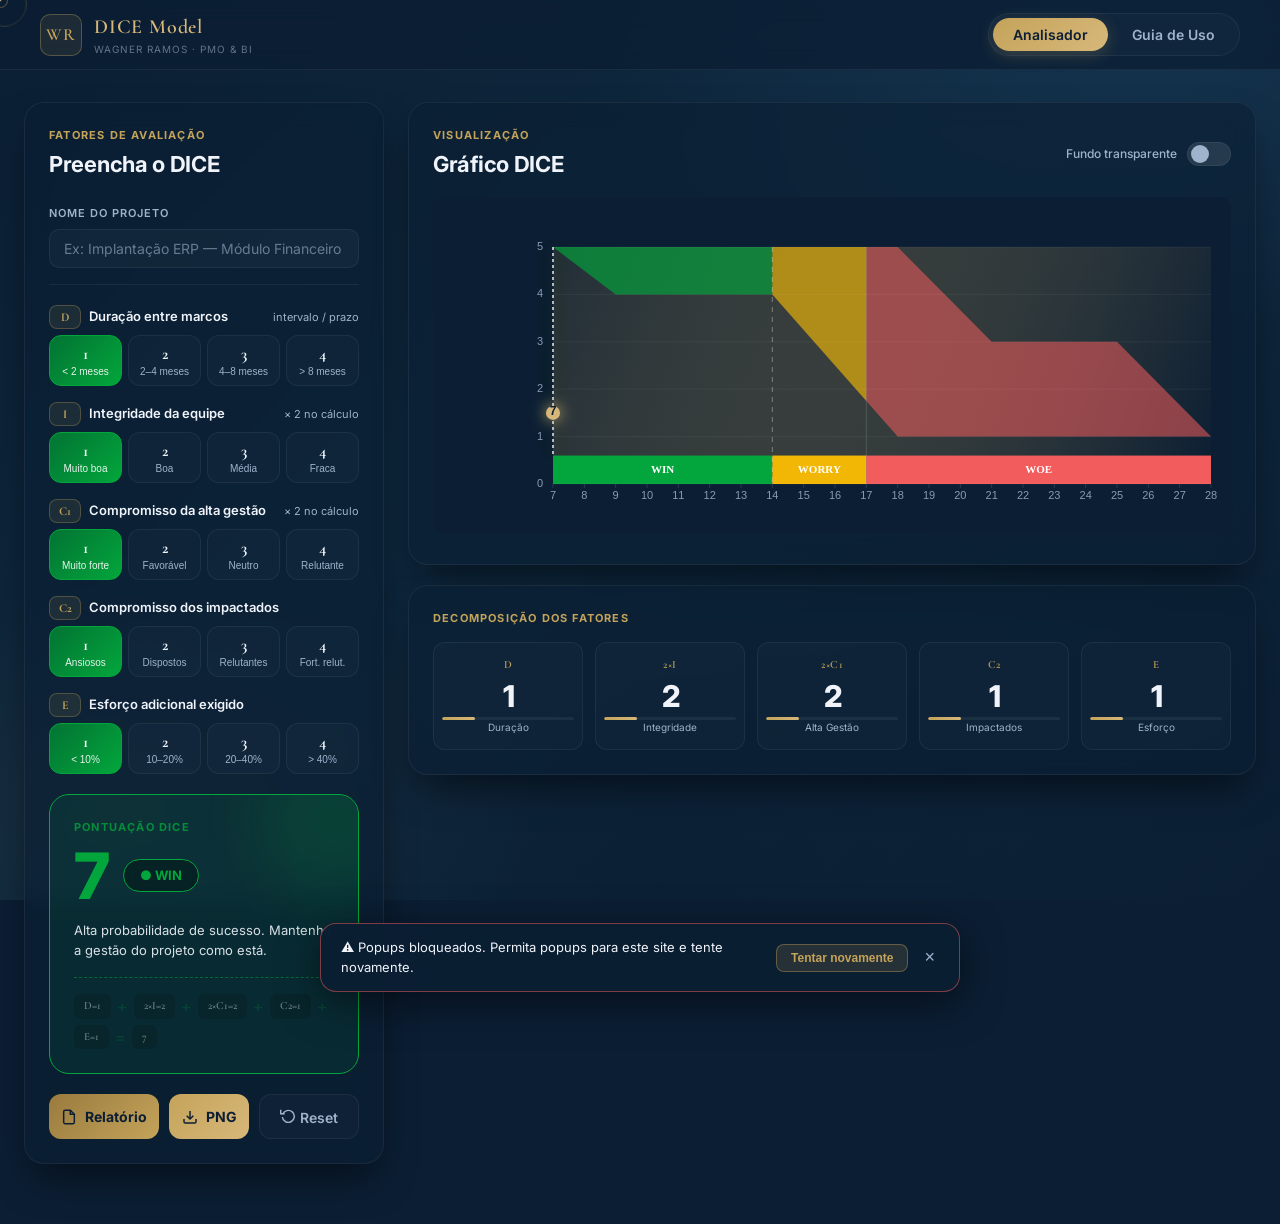
==== antes.html @ 4443e1b9 "Rename index.html to antes.html" ====
<!DOCTYPE html>
<html lang="pt-BR">
<head>
<meta charset="UTF-8">
<meta name="viewport" content="width=device-width, initial-scale=1.0">
<title>DICE Model · Analisador BCG</title>
<link rel="preconnect" href="https://fonts.googleapis.com">
<link rel="preconnect" href="https://fonts.gstatic.com" crossorigin>
<link href="https://fonts.googleapis.com/css2?family=Cormorant+Garamond:ital,wght@0,300;0,400;0,600;0,700;1,300;1,400;1,700&family=Inter:wght@300;400;500;600;700&display=swap" rel="stylesheet">

<style>
  :root {
    --deep:#0B1E33;--deep-soft:#0F2A40;--medium:#153450;
    --gold:#C4A35A;--gold-lt:#D8B87A;--gold-dim:rgba(196,163,90,0.12);
    --bright:#03A63C;--lime:#04D939;
    --success:#4CAF7D;--warning:#F2B705;--danger:#F25C5C;
    --success-lt:rgba(76,175,125,0.15);--warning-lt:rgba(242,183,5,0.15);--danger-lt:rgba(242,92,92,0.15);
    --success-md:#4CAF7D;--warning-md:#F2B705;--danger-md:#F25C5C;
    --ink:#F0F4FA;--muted:#A0B3CC;
    --border:rgba(255,255,255,0.06);--border-md:rgba(196,163,90,0.2);
    --surface:rgba(255,255,255,0.02);--surface-md:rgba(255,255,255,0.04);
    --radius:20px;--radius-sm:12px;
    --shadow:0 20px 40px -12px rgba(0,0,0,0.6);
    --bg-deep:var(--deep);
    --serif:'Cormorant Garamond',Georgia,serif;
    --sans:'Inter',system-ui,sans-serif;
    --ease:cubic-bezier(0.16,1,0.3,1);
  }

  /* ── Wagner Signature Cursor ──
     FIX #17: cursor:none movido para dentro de @media(pointer:fine)
     para não afetar usuários de acessibilidade em dispositivos touch */
  .co,.ci,.cdot{display:none;position:fixed;border-radius:50%;pointer-events:none;z-index:9999;will-change:transform;top:0;left:0}
  @media(pointer:fine){
    .co,.ci,.cdot{display:block}
    body{cursor:none}
  }
  .co{width:44px;height:44px;border:1px solid rgba(196,163,90,0.2);transition:width .65s var(--ease),height .65s var(--ease),border-color .5s}
  .ci{width:16px;height:16px;border:1.5px solid rgba(196,163,90,0.5);transition:width .35s var(--ease),height .35s var(--ease)}
  .cdot{width:3px;height:3px;background:var(--gold-lt);mix-blend-mode:screen}
  body.ch .co{width:56px;height:56px;border-color:rgba(196,163,90,0.25)}
  body.ch .ci{width:10px;height:10px;background:rgba(216,184,122,0.15);border-color:var(--gold-lt)}

  /* scrollbar Wagner */
  ::-webkit-scrollbar{width:2px}
  ::-webkit-scrollbar-track{background:var(--deep)}
  ::-webkit-scrollbar-thumb{background:linear-gradient(to bottom,var(--gold-lt),var(--gold))}

  /* ── Tooltips ──
     FIX #21: adicionado :focus-within para acessibilidade via teclado */
  .opt-btn{position:relative;}
  .tip{
    display:none;position:absolute;bottom:calc(100% + 8px);left:50%;transform:translateX(-50%);
    background:rgba(11,30,51,0.97);border:1px solid rgba(196,163,90,0.3);
    color:var(--ink);font-size:11px;line-height:1.5;padding:8px 12px;border-radius:10px;
    white-space:normal;text-align:left; /* FIX #3: removido white-space:nowrap duplicado */
    z-index:200;pointer-events:none;width:220px;
    box-shadow:0 8px 24px rgba(0,0,0,0.5);
  }
  .tip::after{
    content:'';position:absolute;top:100%;left:50%;transform:translateX(-50%);
    border:5px solid transparent;border-top-color:rgba(196,163,90,0.3);
  }
  .opt-btn:hover .tip,
  .opt-btn:focus-within .tip{display:block;}

  /* ── Project name input ── */
  .project-name-row{margin-bottom:20px;padding-bottom:16px;border-bottom:1px solid var(--border);}
  .project-name-label{font-size:11px;font-weight:600;text-transform:uppercase;letter-spacing:1px;color:var(--muted);margin-bottom:8px;display:block;}
  .project-name-input{width:100%;background:rgba(255,255,255,0.03);border:1px solid var(--border);border-radius:10px;padding:10px 14px;color:var(--ink);font-family:var(--sans);font-size:14px;outline:none;transition:border-color .2s;}
  .project-name-input:focus{border-color:rgba(196,163,90,0.4);}
  .project-name-input::placeholder{color:var(--muted);opacity:.6;}

  /* ── Justification textarea ── */
  .factor-justification{margin-top:6px;display:none;}
  .factor-justification.visible{display:block;}
  .factor-just-input{width:100%;background:rgba(255,255,255,0.02);border:1px solid var(--border);border-radius:8px;padding:8px 12px;color:var(--muted);font-family:var(--sans);font-size:12px;line-height:1.5;resize:none;height:52px;outline:none;transition:border-color .2s, color .2s;}
  .factor-just-input:focus{border-color:rgba(196,163,90,0.3);color:var(--ink);}
  .factor-just-input::placeholder{color:var(--muted);opacity:.5;font-style:italic;}

  /* ── Breakdown bar visual ── */
  .bd-bar-wrap{margin-top:4px;height:3px;background:var(--border);border-radius:2px;overflow:hidden;}
  .bd-bar-fill{height:100%;border-radius:2px;background:linear-gradient(90deg,var(--gold),var(--gold-lt));transition:width .4s var(--ease);}

  *{margin:0;padding:0;box-sizing:border-box}

  body{
    font-family:'Inter',sans-serif;
    background:var(--bg-deep);
    min-height:100vh;
    color:var(--ink);
    line-height:1.5;
    position:relative;
    /* FIX #17: cursor:none removido daqui, está agora dentro de @media(pointer:fine) acima */
  }

  /* FIX #1: adicionada a propriedade background: que estava faltando — o pseudo-elemento nunca renderizava */
  body::before{
    content:'';
    position:fixed;
    inset:0;
    background:
      radial-gradient(ellipse 70% 55% at 90% 5%, rgba(21,52,80,0.85) 0%, transparent 60%),
      radial-gradient(ellipse 50% 40% at 10% 90%, rgba(196,163,90,0.05) 0%, transparent 65%),
      radial-gradient(ellipse 70% 70% at 50% 100%, rgba(11,30,51,0.8) 0%, transparent 70%),
      linear-gradient(135deg, #0B1E33 0%, #0F2A40 50%, #0B1E33 100%);
    pointer-events:none;
    z-index:-1;
  }

  /* Header */
  .header{background:rgba(11,30,51,0.75);backdrop-filter:blur(12px);border-bottom:1px solid var(--border);padding:0 40px;height:70px;display:flex;align-items:center;justify-content:space-between;position:sticky;top:0;z-index:100;}
  .header-brand{display:flex;align-items:center;gap:12px;}
  .header-logo{width:42px;height:42px;border-radius:10px;overflow:hidden;display:flex;align-items:center;justify-content:center;background:rgba(196,163,90,0.1);border:1px solid rgba(196,163,90,0.35);flex-shrink:0;}
  .header-logo img{width:100%;height:100%;object-fit:contain;}
  .header-logo-fallback{font-family:var(--serif);font-size:17px;font-weight:600;color:var(--gold);display:flex;align-items:center;justify-content:center;letter-spacing:.04em;}
  .header-title{font-family:var(--serif);font-size:20px;font-weight:600;color:var(--gold-lt);letter-spacing:.04em;}
  .header-sub{font-size:10px;color:#62748C;font-weight:400;display:block;text-transform:uppercase;letter-spacing:.1em;}
  .header-nav{display:flex;gap:4px;background:rgba(255,255,255,0.02);border:1px solid var(--border);border-radius:40px;padding:4px;}
  .tab-btn{padding:8px 20px;border-radius:40px;border:none;background:transparent;font-family:'Inter',sans-serif;font-size:14px;font-weight:600;color:var(--muted);cursor:pointer;transition:all 0.2s;}
  .tab-btn:hover{color:var(--ink);background:rgba(255,255,255,0.03);}
  .tab-btn.active{background:linear-gradient(135deg, var(--gold), var(--gold-lt));color:#0B1E33;box-shadow:0 4px 16px rgba(196,163,90,0.25);}

  .app{max-width:1320px;margin:0 auto;padding:32px 24px 60px;position:relative;z-index:1;}
  .view{display:none}
  .view.active{display:block}

  .analyzer-grid{display:grid;grid-template-columns:360px 1fr;gap:24px;align-items:start;}

  /* Cards */
  .card{background:rgba(11,30,51,0.6);backdrop-filter:blur(12px);border:1px solid var(--border);border-radius:var(--radius);box-shadow:var(--shadow);overflow:visible;transition:all 0.2s;}
  .card:hover{border-color:rgba(196,163,90,0.2);box-shadow:0 20px 40px -8px rgba(196,163,90,0.2);}
  .card-header{padding:24px 24px 0;}
  .card-title{font-size:11px;font-weight:700;text-transform:uppercase;letter-spacing:1.2px;color:var(--gold);margin-bottom:4px;}
  .card-heading{font-size:22px;font-weight:700;color:var(--ink);letter-spacing:-0.3px;}
  .card-body{padding:24px;overflow:visible;}

  /* Factor inputs */
  .factor-list{display:flex;flex-direction:column;gap:16px;overflow:visible;}
  .factor-row{display:flex;flex-direction:column;gap:6px;}
  .factor-label{display:flex;align-items:center;gap:8px;font-size:13px;font-weight:600;color:var(--ink);}
  .factor-tag{display:inline-flex;align-items:center;justify-content:center;width:32px;height:24px;background:rgba(196,163,90,0.1);border:1px solid rgba(196,163,90,0.3);color:var(--gold);border-radius:8px;font-family:'Cormorant Garamond',serif;font-size:12px;font-weight:700;}
  .factor-desc{font-size:11px;color:var(--muted);font-weight:400;margin-left:auto;}
  .factor-options{display:grid;grid-template-columns:repeat(4,1fr);gap:6px;overflow:visible;}

  .opt-btn{border:1px solid var(--border);background:rgba(255,255,255,0.02);border-radius:12px;padding:8px 4px;cursor:pointer;transition:all 0.2s;text-align:center;}
  .opt-btn .opt-num{display:block;font-size:16px;font-weight:700;color:var(--ink);font-family:'Cormorant Garamond',serif;}
  .opt-btn .opt-label{display:block;font-size:10px;color:var(--muted);font-weight:500;margin-top:2px;}
  .opt-btn:hover{border-color:rgba(196,163,90,0.3);background:rgba(196,163,90,0.05);}

  .opt-btn[data-val="1"].selected{background:linear-gradient(135deg, #027333, #03A63C);border-color:#03A63C;}
  .opt-btn[data-val="1"].selected .opt-num{color:white;}
  .opt-btn[data-val="1"].selected .opt-label{color:rgba(255,255,255,0.9);}
  .opt-btn[data-val="2"].selected{background:linear-gradient(135deg, #0A5C3A, #0F8050);border-color:#0F8050;}
  .opt-btn[data-val="2"].selected .opt-num{color:white;}
  .opt-btn[data-val="2"].selected .opt-label{color:rgba(255,255,255,0.9);}
  .opt-btn[data-val="3"].selected{background:linear-gradient(135deg, #D97B29, #F2B705);border-color:#F2B705;}
  .opt-btn[data-val="3"].selected .opt-num{color:white;}
  .opt-btn[data-val="3"].selected .opt-label{color:rgba(255,255,255,0.9);}
  .opt-btn[data-val="4"].selected{background:linear-gradient(135deg, #D94A4A, #F25C5C);border-color:#F25C5C;}
  .opt-btn[data-val="4"].selected .opt-num{color:white;}
  .opt-btn[data-val="4"].selected .opt-label{color:rgba(255,255,255,0.9);}

  /* Result block */
  .result-block{border-radius:var(--radius);padding:24px;margin-top:20px;transition:all 0.3s;border:1px solid transparent;position:relative;overflow:hidden;}
  .result-block::before{content:'';position:absolute;top:-50px;right:-50px;width:150px;height:150px;border-radius:50%;opacity:0.15;background:currentColor;filter:blur(30px);}
  .result-block.win{background:rgba(3,166,60,0.1);border-color:#03A63C;color:var(--bright);}
  .result-block.worry{background:rgba(242,183,5,0.1);border-color:var(--warning);color:var(--warning);}
  .result-block.woe{background:rgba(242,92,92,0.1);border-color:var(--danger);color:var(--danger);}
  .result-label{font-size:11px;font-weight:700;text-transform:uppercase;letter-spacing:1.2px;margin-bottom:8px;opacity:0.8;}
  .result-score{font-size:64px;font-weight:800;line-height:1;letter-spacing:-3px;}
  .result-zone-pill{display:inline-flex;align-items:center;gap:6px;padding:6px 16px;border-radius:40px;font-size:13px;font-weight:700;background:rgba(0,0,0,0.3);backdrop-filter:blur(8px);border:1px solid currentColor;}
  .result-msg{font-size:13px;color:var(--ink);line-height:1.6;opacity:0.9;margin-top:12px;}
  .formula-row{display:flex;gap:6px;flex-wrap:wrap;align-items:center;margin-top:16px;padding-top:16px;border-top:1px dashed;border-color:currentColor;opacity:0.5;}
  .formula-chip{background:rgba(0,0,0,0.3);border-radius:6px;padding:4px 10px;font-family:'Cormorant Garamond',serif;font-size:11px;font-weight:500;color:var(--ink);}

  /* Buttons */
  .action-row{display:flex;gap:10px;margin-top:20px;}
  .btn-main{flex:1;padding:12px;background:linear-gradient(135deg, var(--gold), var(--gold-lt));border:none;color:#0B1E33;border-radius:12px;font-family:'Inter',sans-serif;font-size:14px;font-weight:700;cursor:pointer;transition:all 0.2s;display:flex;align-items:center;justify-content:center;gap:8px;}
  .btn-main:hover{transform:translateY(-2px);box-shadow:0 8px 20px rgba(196,163,90,0.3);}
  .btn-main.btn-report{background:linear-gradient(135deg, #9A7B3E, var(--gold));}
  .btn-ghost{padding:12px 20px;background:rgba(255,255,255,0.02);border:1px solid var(--border);color:var(--muted);border-radius:12px;font-family:'Inter',sans-serif;font-size:14px;font-weight:600;cursor:pointer;transition:all 0.2s;}
  .btn-ghost:hover{border-color:#03A63C;color:var(--lime);background:rgba(196,163,90,0.05);}

  /* Chart area */
  .chart-panel{display:flex;flex-direction:column;gap:20px;}
  .chart-card{padding:24px;}
  .chart-toggle-row{display:flex;align-items:center;margin-bottom:16px;}
  .toggle-label{font-size:12px;color:var(--muted);font-weight:500;margin-right:10px;}
  .toggle-switch{position:relative;width:44px;height:24px;cursor:pointer;flex-shrink:0;}
  .toggle-switch input{opacity:0;width:0;height:0;}
  .toggle-track{position:absolute;inset:0;background:rgba(255,255,255,0.1);border:1px solid var(--border);border-radius:40px;transition:all 0.2s;}
  .toggle-track::after{content:'';position:absolute;left:3px;top:2px;width:18px;height:18px;background:var(--muted);border-radius:50%;transition:all 0.2s;}
  .toggle-switch input:checked + .toggle-track{background:linear-gradient(135deg, var(--gold), var(--gold-lt));border-color:transparent;}
  .toggle-switch input:checked + .toggle-track::after{left:21px;background:white;box-shadow:0 0 10px white;}

  canvas#diceChart{width:100%;height:auto;border-radius:12px;background:rgba(11,30,51,0.3);}

  /* Breakdown */
  .breakdown-grid{display:grid;grid-template-columns:repeat(5,1fr);gap:12px;margin-top:8px;}
  .breakdown-item{background:rgba(255,255,255,0.02);border-radius:12px;padding:14px 8px;text-align:center;border:1px solid var(--border);transition:all 0.2s;}
  .breakdown-item:hover{border-color:#03A63C;transform:scale(1.02);}
  .bd-key{font-family:'Cormorant Garamond',serif;font-size:11px;font-weight:600;color:var(--gold);text-transform:uppercase;letter-spacing:0.5px;}
  .bd-val{font-size:30px;font-weight:800;color:var(--ink);line-height:1.1;margin:6px 0 4px;letter-spacing:-1px;}
  .bd-label{font-size:10px;color:var(--muted);}

  /* Modal
     FIX #19: role, aria-modal, focus-trap e Escape são gerenciados via JS */
  .modal-overlay{position:fixed;inset:0;z-index:500;background:rgba(11,30,51,0.9);backdrop-filter:blur(12px);display:none;align-items:center;justify-content:center;padding:24px;}
  .modal-overlay.open{display:flex;}
  .modal{background:rgba(255,255,255,0.02);backdrop-filter:blur(16px) saturate(180%);border:1px solid rgba(255,255,255,0.1);border-radius:32px;width:100%;max-width:840px;max-height:88vh;overflow-y:auto;box-shadow:0 30px 60px rgba(0,0,0,0.6), 0 0 0 1px rgba(196,163,90,0.2) inset;position:relative;}
  .modal-header{padding:28px 32px 20px;border-bottom:1px solid rgba(255,255,255,0.08);display:flex;align-items:center;justify-content:space-between;position:relative;}
  .modal-header::before{content:'';position:absolute;top:0;left:32px;right:32px;height:3px;background:linear-gradient(90deg, transparent, var(--gold), var(--gold-lt), transparent);}
  .modal-header-left{display:flex;align-items:center;gap:16px;}
  .modal-university-crest{width:48px;height:48px;border-radius:50%;background:linear-gradient(135deg, var(--gold), var(--gold-lt));display:flex;align-items:center;justify-content:center;font-family:'Cormorant Garamond',serif;font-weight:700;font-size:16px;color:var(--deep);border:2px solid rgba(255,255,255,0.3);box-shadow:0 0 30px rgba(196,163,90,0.5);}
  .modal-university-text{display:flex;flex-direction:column;}
  .modal-university-name{font-size:14px;font-weight:500;color:var(--muted);letter-spacing:1px;text-transform:uppercase;}
  /* FIX #13: adicionadas propriedades background-clip e color:transparent sem prefixo */
  .modal-school-name{font-size:16px;font-weight:700;background:linear-gradient(135deg, #fff, var(--lime));-webkit-background-clip:text;background-clip:text;-webkit-text-fill-color:transparent;color:transparent;}
  .modal-title{font-size:26px;font-weight:700;color:#fff;letter-spacing:-0.5px;line-height:1.2;}
  .modal-title-sub{font-size:14px;color:var(--muted);font-weight:400;margin-top:4px;}
  .modal-close{background:rgba(255,255,255,0.03);border:1px solid rgba(255,255,255,0.1);color:var(--muted);width:40px;height:40px;border-radius:40px;cursor:pointer;font-size:22px;display:flex;align-items:center;justify-content:center;transition:all 0.2s;}
  .modal-close:hover{border-color:#03A63C;color:var(--lime);transform:rotate(90deg);background:rgba(196,163,90,0.1);}
  .modal-body{padding:32px;}

  /* Academic paper */
  .academic-paper{background:rgba(255,255,255,0.01);border-radius:24px;padding:28px;border:1px solid rgba(255,255,255,0.05);box-shadow:0 10px 30px -15px rgba(0,0,0,0.5);}
  .paper-header{display:flex;justify-content:space-between;align-items:center;margin-bottom:24px;padding-bottom:16px;border-bottom:1px dashed rgba(255,255,255,0.1);}
  .paper-reference{display:flex;gap:12px;align-items:center;}
  .paper-reference-badge{background:rgba(196,163,90,0.1);border:1px solid rgba(196,163,90,0.3);border-radius:40px;padding:6px 14px;font-size:12px;font-weight:600;color:var(--lime);font-family:'Cormorant Garamond',serif;}
  .paper-date{color:var(--muted);font-size:13px;}
  .paper-doi{color:var(--muted);font-size:12px;font-family:'Cormorant Garamond',serif;background:rgba(255,255,255,0.02);padding:4px 10px;border-radius:20px;}

  /* Metric cards */
  .metrics-grid{display:grid;grid-template-columns:repeat(3,1fr);gap:20px;margin-bottom:28px;}
  .metric-card{background:rgba(255,255,255,0.02);border:1px solid rgba(255,255,255,0.05);border-radius:20px;padding:20px;position:relative;overflow:hidden;transition:all 0.2s;}
  .metric-card::before{content:'';position:absolute;top:0;left:0;right:0;height:2px;background:linear-gradient(90deg, transparent, var(--gold), transparent);}
  .metric-card:hover{border-color:rgba(196,163,90,0.3);transform:translateY(-2px);}
  .metric-label{font-size:11px;font-weight:600;text-transform:uppercase;letter-spacing:1px;color:var(--muted);margin-bottom:12px;}
  .metric-value{font-size:32px;font-weight:800;color:#fff;line-height:1;margin-bottom:4px;font-family:'Cormorant Garamond',serif;}
  .metric-sub{font-size:12px;color:var(--muted);}
  .metric-badge{position:absolute;top:16px;right:16px;width:8px;height:8px;border-radius:50%;background:var(--lime);box-shadow:0 0 20px var(--lime);}

  /* Result banner */
  .academic-result-banner{border-radius:20px;padding:24px;margin-bottom:28px;position:relative;overflow:hidden;border-left:4px solid;}
  .academic-result-banner.win{background:linear-gradient(135deg, rgba(3,166,60,0.12), rgba(3,166,60,0.04));border-left-color:var(--bright);}
  .academic-result-banner.worry{background:linear-gradient(135deg, rgba(242,183,5,0.15), rgba(217,123,41,0.05));border-left-color:var(--warning);}
  .academic-result-banner.woe{background:linear-gradient(135deg, rgba(242,92,92,0.15), rgba(217,74,74,0.05));border-left-color:var(--danger);}
  .banner-header{display:flex;align-items:center;gap:16px;margin-bottom:12px;}
  .banner-icon{width:40px;height:40px;border-radius:40px;display:flex;align-items:center;justify-content:center;background:rgba(255,255,255,0.05);border:1px solid rgba(255,255,255,0.1);font-size:20px;}
  .banner-title{font-size:20px;font-weight:700;color:#fff;}
  .banner-subtitle{font-size:14px;color:var(--muted);line-height:1.6;}
  .banner-stats{display:flex;gap:24px;margin-top:16px;}
  .banner-stat{display:flex;flex-direction:column;}
  .banner-stat-label{font-size:11px;color:var(--muted);text-transform:uppercase;letter-spacing:0.5px;}
  .banner-stat-value{font-size:18px;font-weight:700;color:#fff;}

  /* Section headers */
  .academic-section-header{display:flex;align-items:center;gap:12px;margin-bottom:20px;}
  .section-number{width:32px;height:32px;border-radius:32px;background:rgba(196,163,90,0.1);border:1px solid rgba(196,163,90,0.3);display:flex;align-items:center;justify-content:center;font-family:'Cormorant Garamond',serif;font-weight:700;color:var(--gold);}
  .section-title{font-size:16px;font-weight:600;text-transform:uppercase;letter-spacing:1.5px;color:var(--muted);}
  .section-title-accent{height:2px;flex:1;background:linear-gradient(90deg, var(--gold), transparent);}

  /* Factor cards */
  .factors-academic-grid{display:grid;grid-template-columns:repeat(2,1fr);gap:16px;margin-bottom:28px;}
  .factor-academic-card{background:rgba(255,255,255,0.01);border:1px solid rgba(255,255,255,0.05);border-radius:16px;padding:18px;transition:all 0.2s;}
  .factor-academic-card:hover{border-color:rgba(196,163,90,0.3);background:rgba(196,163,90,0.02);}
  .factor-academic-header{display:flex;align-items:center;gap:10px;margin-bottom:12px;}
  .factor-academic-tag{width:36px;height:28px;background:rgba(196,163,90,0.1);border:1px solid rgba(196,163,90,0.3);border-radius:8px;display:flex;align-items:center;justify-content:center;font-family:'Cormorant Garamond',serif;font-weight:700;color:var(--lime);}
  .factor-academic-name{font-weight:600;color:#fff;}
  .factor-academic-score{margin-left:auto;font-family:'Cormorant Garamond',serif;font-weight:700;color:var(--lime);background:rgba(196,163,90,0.1);padding:2px 8px;border-radius:20px;font-size:12px;}
  .factor-academic-value{font-size:13px;color:var(--muted);margin-bottom:6px;}
  .factor-academic-comment{font-size:12px;color:var(--muted);line-height:1.5;padding-top:8px;border-top:1px dashed rgba(255,255,255,0.05);}

  /* Formula box */
  .formula-academic-box{background:rgba(196,163,90,0.03);border:1px solid rgba(196,163,90,0.15);border-radius:20px;padding:20px;margin:28px 0;position:relative;}
  .formula-academic-box::before{content:'';position:absolute;top:-1px;left:20px;right:20px;height:1px;background:linear-gradient(90deg, transparent, var(--gold), transparent);}
  .formula-academic-box::after{content:'';position:absolute;bottom:-1px;left:20px;right:20px;height:1px;background:linear-gradient(90deg, transparent, var(--gold), transparent);}
  .formula-academic-title{font-size:12px;text-transform:uppercase;letter-spacing:1px;color:var(--muted);margin-bottom:12px;}
  .formula-academic-expression{font-family:'Cormorant Garamond',serif;font-size:18px;font-weight:500;color:#fff;text-align:center;word-break:break-word;}
  .formula-academic-expression strong{color:var(--lime);font-weight:700;}
  .formula-academic-citation{font-size:11px;color:var(--muted);text-align:center;margin-top:12px;font-style:italic;}

  /* Recommendations */
  .recommendations-academic{display:flex;flex-direction:column;gap:12px;margin-top:16px;}
  .rec-academic-item{display:flex;gap:16px;background:rgba(255,255,255,0.01);border:1px solid rgba(255,255,255,0.03);border-radius:16px;padding:16px 20px;transition:all 0.2s;}
  .rec-academic-item:hover{border-color:rgba(196,163,90,0.2);background:rgba(196,163,90,0.02);}
  .rec-academic-icon{width:36px;height:36px;border-radius:36px;background:rgba(196,163,90,0.1);border:1px solid rgba(196,163,90,0.3);display:flex;align-items:center;justify-content:center;font-size:18px;flex-shrink:0;}
  .rec-academic-content{flex:1;}
  .rec-academic-title{font-weight:600;color:#fff;margin-bottom:4px;font-size:15px;}
  .rec-academic-text{font-size:13px;color:var(--muted);line-height:1.5;}

  /* Modal actions */
  .modal-actions-academic{display:flex;gap:12px;margin-top:28px;padding-top:20px;border-top:1px solid rgba(255,255,255,0.05);}
  .btn-academic-primary{flex:1;padding:14px;background:linear-gradient(135deg, var(--gold), var(--gold-lt));border:none;color:var(--deep);border-radius:40px;font-family:'Inter',sans-serif;font-size:15px;font-weight:700;cursor:pointer;transition:all 0.2s;display:flex;align-items:center;justify-content:center;gap:8px;}
  .btn-academic-primary:hover{transform:translateY(-2px);box-shadow:0 10px 30px rgba(196,163,90,0.4);}
  .btn-academic-secondary{padding:14px 28px;background:rgba(255,255,255,0.02);border:1px solid rgba(255,255,255,0.1);color:var(--muted);border-radius:40px;font-family:'Inter',sans-serif;font-size:15px;font-weight:600;cursor:pointer;transition:all 0.2s;}
  .btn-academic-secondary:hover{border-color:#03A63C;color:var(--lime);background:rgba(196,163,90,0.05);}

  /* Citation footer */
  .citation-footer{margin-top:24px;padding:16px 20px;background:rgba(255,255,255,0.01);border-radius:16px;border-left:3px solid var(--lime);}
  .citation-text{font-size:12px;color:var(--muted);line-height:1.6;font-style:italic;}
  .citation-text strong{color:#fff;font-style:normal;}
  .citation-source{display:flex;align-items:center;gap:12px;margin-top:8px;font-size:11px;color:var(--muted);}
  .citation-source span{background:rgba(196,163,90,0.1);padding:2px 8px;border-radius:20px;color:var(--lime);}

  /* Toast */
  .toast{position:fixed;bottom:28px;right:28px;background:rgba(11,30,51,0.95);border:1px solid var(--lime);color:var(--lime);padding:14px 24px;border-radius:40px;font-size:14px;font-weight:600;box-shadow:0 10px 40px rgba(196,163,90,0.3);transform:translateY(80px);opacity:0;transition:all 0.3s;z-index:999;backdrop-filter:blur(12px);}
  .toast.show{transform:translateY(0);opacity:1;}

  /* FIX #16: banner de popup bloqueado — persistente com ação */
  .popup-banner{position:fixed;bottom:28px;left:50%;transform:translateX(-50%) translateY(120px);background:rgba(11,30,51,0.97);border:1px solid rgba(242,92,92,0.5);color:var(--ink);padding:14px 20px;border-radius:16px;font-size:13px;z-index:999;backdrop-filter:blur(12px);display:flex;align-items:center;gap:12px;box-shadow:0 10px 40px rgba(0,0,0,0.5);transition:transform 0.3s var(--ease);min-width:320px;max-width:90vw;}
  .popup-banner.show{transform:translateX(-50%) translateY(0);}
  .popup-banner-close{background:none;border:none;color:var(--muted);cursor:pointer;font-size:18px;padding:0 4px;flex-shrink:0;}
  .popup-banner-retry{background:rgba(196,163,90,0.15);border:1px solid rgba(196,163,90,0.4);color:var(--gold);padding:6px 14px;border-radius:8px;font-size:12px;font-weight:600;cursor:pointer;white-space:nowrap;flex-shrink:0;}

  /* Guia */
  .guide-hero{background:rgba(11,30,51,0.6);backdrop-filter:blur(12px);border:1px solid var(--border);border-radius:24px;padding:32px 36px;margin-bottom:24px;}
  .guide-hero-tag{font-size:11px;font-weight:700;text-transform:uppercase;letter-spacing:1.4px;color:var(--lime);margin-bottom:10px;}
  .guide-hero-title{font-size:28px;font-weight:700;color:var(--ink);margin-bottom:16px;}
  .guide-hero-text{font-size:14px;color:var(--muted);line-height:1.8;}
  .guide-zones-grid{display:grid;grid-template-columns:repeat(3,1fr);gap:20px;margin:24px 0;}
  .guide-zone-card{background:rgba(11,30,51,0.6);backdrop-filter:blur(12px);border:1px solid var(--border);border-radius:20px;padding:24px;}
  .guide-zone-card.win{border-color:#03A63C;}
  .guide-zone-card.worry{border-color:var(--warning);}
  .guide-zone-card.woe{border-color:var(--danger);}
  .guide-zone-label{font-size:12px;font-weight:700;text-transform:uppercase;letter-spacing:1px;margin-bottom:8px;}
  .win .guide-zone-label{color:var(--bright);}
  .worry .guide-zone-label{color:var(--warning);}
  .woe .guide-zone-label{color:var(--danger);}
  .zone-range{font-size:40px;font-weight:800;letter-spacing:-2px;display:block;margin-bottom:8px;}

  @media(max-width:900px){
    .analyzer-grid,.guide-zones-grid{grid-template-columns:1fr;}
    .header{padding:0 16px;}
    .app{padding:16px;}
    .breakdown-grid{grid-template-columns:repeat(2,1fr);}
    .metrics-grid,.factors-academic-grid{grid-template-columns:1fr;}
  }

  /* FIX #22: prefers-reduced-motion — desabilita todas as transições e animações */
  @media (prefers-reduced-motion: reduce) {
    *,*::before,*::after{transition:none!important;animation:none!important;}
  }
</style>
</head>
<body>
<div class="co" id="co" aria-hidden="true"></div>
<div class="ci" id="ci" aria-hidden="true"></div>
<div class="cdot" id="cdot" aria-hidden="true"></div>

<header class="header">
  <div class="header-brand">
    <div class="header-logo" aria-hidden="true">
      <span class="header-logo-fallback">WR</span>
    </div>
    <div>
      <span class="header-title">DICE Model</span>
      <span class="header-sub">Wagner Ramos · PMO &amp; BI</span>
    </div>
  </div>
  <nav class="header-nav" aria-label="Navegação principal">
    <button class="tab-btn active" onclick="switchTab('analyzer',event)" aria-controls="view-analyzer" aria-selected="true">Analisador</button>
    <button class="tab-btn" onclick="switchTab('guide',event)" aria-controls="view-guide" aria-selected="false">Guia de Uso</button>
  </nav>
</header>

<div class="app">

  <!-- ANALISADOR -->
  <div class="view active" id="view-analyzer" role="tabpanel">
    <div class="analyzer-grid">

      <!-- Card de Inputs -->
      <div class="card">
        <div class="card-header">
          <div class="card-title">Fatores de Avaliação</div>
          <div class="card-heading">Preencha o DICE</div>
        </div>
        <div class="card-body">

          <!-- Nome do Projeto -->
          <div class="project-name-row">
            <label class="project-name-label" for="projectName">Nome do Projeto</label>
            <input class="project-name-input" id="projectName" type="text" placeholder="Ex: Implantação ERP — Módulo Financeiro" maxlength="80">
          </div>

          <div class="factor-list">
            <!-- D — FIX #18: role="radiogroup" + role="radio" + aria-checked em todos os grupos de fator -->
            <div class="factor-row">
              <div class="factor-label"><span class="factor-tag" aria-hidden="true">D</span><span>Duração entre marcos</span><span class="factor-desc">intervalo / prazo</span></div>
              <div class="factor-options" data-factor="D" role="radiogroup" aria-label="Duração entre marcos de revisão">
                <button class="opt-btn selected" data-val="1" onclick="selectFactor(this)" role="radio" aria-checked="true">
                  <span class="opt-num">1</span><span class="opt-label">&lt; 2 meses</span>
                  <div class="tip" role="tooltip"><strong>Ótimo (1pt)</strong> — Revisões em menos de 2 meses. O BCG recomenda revisões pelo menos bimestrais; abaixo disso permite detecção precoce de riscos.</div>
                </button>
                <button class="opt-btn" data-val="2" onclick="selectFactor(this)" role="radio" aria-checked="false">
                  <span class="opt-num">2</span><span class="opt-label">2–4 meses</span>
                  <div class="tip" role="tooltip"><strong>Razoável (2pts)</strong> — Intervalo entre revisões de 2 a 4 meses. Adequado para projetos de complexidade moderada.</div>
                </button>
                <button class="opt-btn" data-val="3" onclick="selectFactor(this)" role="radio" aria-checked="false">
                  <span class="opt-num">3</span><span class="opt-label">4–8 meses</span>
                  <div class="tip" role="tooltip"><strong>Risco elevado (3pts)</strong> — Intervalo de 4 a 8 meses. Problemas podem acumular sem que a liderança perceba. Subdivida os marcos.</div>
                </button>
                <button class="opt-btn" data-val="4" onclick="selectFactor(this)" role="radio" aria-checked="false">
                  <span class="opt-num">4</span><span class="opt-label">&gt; 8 meses</span>
                  <div class="tip" role="tooltip"><strong>Crítico (4pts)</strong> — Mais de 8 meses sem revisão formal. O BCG identificou que o risco aumenta exponencialmente neste intervalo.</div>
                </button>
              </div>
              <div class="factor-justification" id="just-D">
                <textarea class="factor-just-input" id="justD" placeholder="Justificativa: ex. revisões quinzenais definidas no plano de projeto…" rows="2" aria-label="Justificativa para fator D"></textarea>
              </div>
            </div>
            <!-- I -->
            <div class="factor-row">
              <div class="factor-label"><span class="factor-tag" aria-hidden="true">I</span><span>Integridade da equipe</span><span class="factor-desc">× 2 no cálculo</span></div>
              <div class="factor-options" data-factor="I" role="radiogroup" aria-label="Integridade da equipe do projeto">
                <button class="opt-btn selected" data-val="1" onclick="selectFactor(this)" role="radio" aria-checked="true">
                  <span class="opt-num">1</span><span class="opt-label">Muito boa</span>
                  <div class="tip" role="tooltip"><strong>Excelente (1pt)</strong> — Líder altamente capaz, respeitado pelos pares. Membros com habilidades adequadas e dedicação ≥ 50% ao projeto.</div>
                </button>
                <button class="opt-btn" data-val="2" onclick="selectFactor(this)" role="radio" aria-checked="false">
                  <span class="opt-num">2</span><span class="opt-label">Boa</span>
                  <div class="tip" role="tooltip"><strong>Boa (2pts)</strong> — Equipe competente mas com algumas lacunas. Verifique se a dedicação está sendo comprometida por outras demandas.</div>
                </button>
                <button class="opt-btn" data-val="3" onclick="selectFactor(this)" role="radio" aria-checked="false">
                  <span class="opt-num">3</span><span class="opt-label">Média</span>
                  <div class="tip" role="tooltip"><strong>Fraca (3pts)</strong> — Lacunas relevantes de habilidade ou dedicação. Reforce a equipe antes do lançamento ou replaneje o escopo.</div>
                </button>
                <button class="opt-btn" data-val="4" onclick="selectFactor(this)" role="radio" aria-checked="false">
                  <span class="opt-num">4</span><span class="opt-label">Fraca</span>
                  <div class="tip" role="tooltip"><strong>Crítico (4pts)</strong> — Equipe inadequada em múltiplas dimensões. O BCG aponta que a qualidade da equipe é o principal preditor de sucesso.</div>
                </button>
              </div>
              <div class="factor-justification" id="just-I">
                <textarea class="factor-just-input" id="justI" placeholder="Justificativa: ex. líder sênior com 10 anos de experiência em projetos similares…" rows="2" aria-label="Justificativa para fator I"></textarea>
              </div>
            </div>
            <!-- C1 -->
            <div class="factor-row">
              <div class="factor-label"><span class="factor-tag" aria-hidden="true">C1</span><span>Compromisso da alta gestão</span><span class="factor-desc">× 2 no cálculo</span></div>
              <div class="factor-options" data-factor="C1" role="radiogroup" aria-label="Compromisso da alta gestão">
                <button class="opt-btn selected" data-val="1" onclick="selectFactor(this)" role="radio" aria-checked="true">
                  <span class="opt-num">1</span><span class="opt-label">Muito forte</span>
                  <div class="tip" role="tooltip"><strong>Excelente (1pt)</strong> — Liderança comunica ativamente a necessidade da mudança. Regra: quando você achar que está falando 3× mais do que precisa, está no nível certo.</div>
                </button>
                <button class="opt-btn" data-val="2" onclick="selectFactor(this)" role="radio" aria-checked="false">
                  <span class="opt-num">2</span><span class="opt-label">Favorável</span>
                  <div class="tip" role="tooltip"><strong>Favorável (2pts)</strong> — Suporte presente e visível, mas poderia ser mais frequente ou explícito.</div>
                </button>
                <button class="opt-btn" data-val="3" onclick="selectFactor(this)" role="radio" aria-checked="false">
                  <span class="opt-num">3</span><span class="opt-label">Neutro</span>
                  <div class="tip" role="tooltip"><strong>Neutro (3pts)</strong> — Postura ambígua da liderança. Funcionários percebem a falta de suporte e tendem a resistir à mudança.</div>
                </button>
                <button class="opt-btn" data-val="4" onclick="selectFactor(this)" role="radio" aria-checked="false">
                  <span class="opt-num">4</span><span class="opt-label">Relutante</span>
                  <div class="tip" role="tooltip"><strong>Crítico (4pts)</strong> — Resistência ou ausência visível do topo. O BCG considera este o fator mais determinante do fracasso.</div>
                </button>
              </div>
              <div class="factor-justification" id="just-C1">
                <textarea class="factor-just-input" id="justC1" placeholder="Justificativa: ex. diretoria realiza roadshows mensais sobre o projeto…" rows="2" aria-label="Justificativa para fator C1"></textarea>
              </div>
            </div>
            <!-- C2 -->
            <div class="factor-row">
              <div class="factor-label"><span class="factor-tag" aria-hidden="true">C2</span><span>Compromisso dos impactados</span></div>
              <div class="factor-options" data-factor="C2" role="radiogroup" aria-label="Compromisso dos colaboradores impactados">
                <button class="opt-btn selected" data-val="1" onclick="selectFactor(this)" role="radio" aria-checked="true">
                  <span class="opt-num">1</span><span class="opt-label">Ansiosos</span>
                  <div class="tip" role="tooltip"><strong>Engajados (1pt)</strong> — Colaboradores impactados estão entusiasmados e apoiam ativamente a iniciativa.</div>
                </button>
                <button class="opt-btn" data-val="2" onclick="selectFactor(this)" role="radio" aria-checked="false">
                  <span class="opt-num">2</span><span class="opt-label">Dispostos</span>
                  <div class="tip" role="tooltip"><strong>Dispostos (2pts)</strong> — Colaboradores aceitam a mudança, embora sem entusiasmo. Comunicação consistente é fundamental.</div>
                </button>
                <button class="opt-btn" data-val="3" onclick="selectFactor(this)" role="radio" aria-checked="false">
                  <span class="opt-num">3</span><span class="opt-label">Relutantes</span>
                  <div class="tip" role="tooltip"><strong>Relutantes (3pts)</strong> — Resistência presente. O BCG recomenda conversas 1:1 para mapear e neutralizar as preocupações.</div>
                </button>
                <button class="opt-btn" data-val="4" onclick="selectFactor(this)" role="radio" aria-checked="false">
                  <span class="opt-num">4</span><span class="opt-label">Fort. relut.</span>
                  <div class="tip" role="tooltip"><strong>Alta resistência (4pts)</strong> — Oposição ativa. Requer plano de gestão da mudança estruturado antes de prosseguir.</div>
                </button>
              </div>
              <div class="factor-justification" id="just-C2">
                <textarea class="factor-just-input" id="justC2" placeholder="Justificativa: ex. pesquisa de clima indicou 40% de resistência na área afetada…" rows="2" aria-label="Justificativa para fator C2"></textarea>
              </div>
            </div>
            <!-- E -->
            <div class="factor-row">
              <div class="factor-label"><span class="factor-tag" aria-hidden="true">E</span><span>Esforço adicional exigido</span></div>
              <div class="factor-options" data-factor="E" role="radiogroup" aria-label="Esforço adicional exigido da equipe">
                <button class="opt-btn selected" data-val="1" onclick="selectFactor(this)" role="radio" aria-checked="true">
                  <span class="opt-num">1</span><span class="opt-label">&lt; 10%</span>
                  <div class="tip" role="tooltip"><strong>Seguro (1pt)</strong> — Menos de 10% de esforço adicional. O BCG recomenda não ultrapassar este limite para evitar resistência.</div>
                </button>
                <button class="opt-btn" data-val="2" onclick="selectFactor(this)" role="radio" aria-checked="false">
                  <span class="opt-num">2</span><span class="opt-label">10–20%</span>
                  <div class="tip" role="tooltip"><strong>Gerenciável (2pts)</strong> — Entre 10–20% de esforço extra. Monitore sinais de sobrecarga. Considere remover tarefas não-essenciais.</div>
                </button>
                <button class="opt-btn" data-val="3" onclick="selectFactor(this)" role="radio" aria-checked="false">
                  <span class="opt-num">3</span><span class="opt-label">20–40%</span>
                  <div class="tip" role="tooltip"><strong>Alto (3pts)</strong> — Entre 20–40% de esforço adicional. Remova responsabilidades discricionárias ou use trabalhadores temporários.</div>
                </button>
                <button class="opt-btn" data-val="4" onclick="selectFactor(this)" role="radio" aria-checked="false">
                  <span class="opt-num">4</span><span class="opt-label">&gt; 40%</span>
                  <div class="tip" role="tooltip"><strong>Insustentável (4pts)</strong> — Mais de 40% de carga adicional. Alto risco de burnout, queda de qualidade e abandono do projeto.</div>
                </button>
              </div>
              <div class="factor-justification" id="just-E">
                <textarea class="factor-just-input" id="justE" placeholder="Justificativa: ex. equipe com ~15% de horas extras previstas durante implantação…" rows="2" aria-label="Justificativa para fator E"></textarea>
              </div>
            </div>
          </div>

          <!-- Result Block -->
          <div class="result-block win" id="resultBlock" aria-live="polite" aria-atomic="true">
            <div class="result-label">Pontuação DICE</div>
            <div class="result-row" style="display:flex;align-items:center;gap:16px;">
              <div class="result-score" id="scoreNum">7</div>
              <div class="result-zone-pill" id="zonePill">● WIN</div>
            </div>
            <div class="result-msg" id="resultMsg">Alta probabilidade de sucesso. Mantenha a gestão do projeto como está.</div>
            <div class="formula-row" id="formulaRow" aria-label="Decomposição da fórmula DICE">
              <span class="formula-chip" id="fD">D=1</span>
              <span style="opacity:.4" aria-hidden="true">+</span>
              <span class="formula-chip" id="fI">2×I=2</span>
              <span style="opacity:.4" aria-hidden="true">+</span>
              <span class="formula-chip" id="fC1">2×C1=2</span>
              <span style="opacity:.4" aria-hidden="true">+</span>
              <span class="formula-chip" id="fC2">C2=1</span>
              <span style="opacity:.4" aria-hidden="true">+</span>
              <span class="formula-chip" id="fE">E=1</span>
              <span style="opacity:.4" aria-hidden="true">=</span>
              <span class="formula-chip" id="fTotal" style="font-weight:700;color:var(--gold-lt)">7</span>
            </div>
          </div>

          <!-- Action Buttons -->
          <div class="action-row">
            <button class="btn-main btn-report" onclick="openReport()">
              <svg width="16" height="16" viewBox="0 0 24 24" fill="none" stroke="currentColor" stroke-width="2.2" aria-hidden="true">
                <path d="M14 2H6a2 2 0 0 0-2 2v16a2 2 0 0 0 2 2h12a2 2 0 0 0 2-2V8z"/>
                <polyline points="14 2 14 8 20 8"/>
              </svg>
              Relatório
            </button>
            <button class="btn-main" onclick="savePNG()">
              <svg width="16" height="16" viewBox="0 0 24 24" fill="none" stroke="currentColor" stroke-width="2.2" aria-hidden="true">
                <path d="M21 15v4a2 2 0 0 1-2 2H5a2 2 0 0 1-2-2v-4"/>
                <polyline points="7 10 12 15 17 10"/>
                <line x1="12" y1="15" x2="12" y2="3"/>
              </svg>
              PNG
            </button>
            <button class="btn-ghost" onclick="resetAll()">
              <svg width="16" height="16" viewBox="0 0 24 24" fill="none" stroke="currentColor" stroke-width="2.2" aria-hidden="true">
                <polyline points="1 4 1 10 7 10"/>
                <path d="M3.51 15a9 9 0 1 0 .49-3.96"/>
              </svg>
              Reset
            </button>
          </div>
        </div>
      </div>

      <!-- Chart Panel -->
      <div class="chart-panel">
        <div class="card chart-card">
          <div class="chart-toggle-row">
            <div style="flex:1">
              <div class="card-title" style="margin-bottom:4px">Visualização</div>
              <div class="card-heading">Gráfico DICE</div>
            </div>
            <span class="toggle-label" id="toggleLabel">Fundo transparente</span>
            <label class="toggle-switch" aria-label="Alternar fundo transparente">
              <input type="checkbox" id="transparentToggle" onchange="update()" aria-labelledby="toggleLabel">
              <div class="toggle-track"></div>
            </label>
          </div>
          <!-- FIX #20: canvas com role="img" e aria-label dinâmico atualizado via JS -->
          <canvas id="diceChart" width="900" height="380" role="img" aria-label="Gráfico DICE: pontuação 7, zona WIN"></canvas>
        </div>

        <div class="card">
          <div class="card-body">
            <div class="card-title" style="margin-bottom:16px">Decomposição dos Fatores</div>
            <div class="breakdown-grid" aria-label="Contribuição de cada fator para o score">
              <div class="breakdown-item">
                <div class="bd-key">D</div><div class="bd-val" id="bdD">1</div>
                <div class="bd-bar-wrap"><div class="bd-bar-fill" id="barD" style="width:25%"></div></div>
                <div class="bd-label">Duração</div>
              </div>
              <div class="breakdown-item">
                <div class="bd-key">2×I</div><div class="bd-val" id="bdI">2</div>
                <div class="bd-bar-wrap"><div class="bd-bar-fill" id="barI" style="width:25%"></div></div>
                <div class="bd-label">Integridade</div>
              </div>
              <div class="breakdown-item">
                <div class="bd-key">2×C1</div><div class="bd-val" id="bdC1">2</div>
                <div class="bd-bar-wrap"><div class="bd-bar-fill" id="barC1" style="width:25%"></div></div>
                <div class="bd-label">Alta Gestão</div>
              </div>
              <div class="breakdown-item">
                <div class="bd-key">C2</div><div class="bd-val" id="bdC2">1</div>
                <div class="bd-bar-wrap"><div class="bd-bar-fill" id="barC2" style="width:25%"></div></div>
                <div class="bd-label">Impactados</div>
              </div>
              <div class="breakdown-item">
                <div class="bd-key">E</div><div class="bd-val" id="bdE">1</div>
                <div class="bd-bar-wrap"><div class="bd-bar-fill" id="barE" style="width:25%"></div></div>
                <div class="bd-label">Esforço</div>
              </div>
            </div>
          </div>
        </div>
      </div>
    </div>
  </div>

  <!-- GUIA DE USO -->
  <div class="view" id="view-guide" role="tabpanel">
    <div class="guide-hero">
      <div class="guide-hero-tag">Sobre o DICE Model</div>
      <div class="guide-hero-title">A Dimensão Difícil da Gestão de Mudanças</div>
      <div class="guide-hero-text">
        O DICE foi desenvolvido pelo <strong>Boston Consulting Group (BCG)</strong> a partir de um estudo iniciado em 1992 com <strong>225 iniciativas de mudança</strong> em múltiplos setores e países. Os pesquisadores partiram de uma hipótese contrariana: que organizações lidam com transformações de formas surpreendentemente similares. A análise revelou que dois em cada três programas de transformação falham — e que quatro fatores "duros" (mensuráveis, comunicáveis e influenciáveis rapidamente) predizem o resultado com consistência estatística superior a qualquer combinação de fatores alternativos testada.
        <br><br>
        O modelo foi publicado por Sirkin, Keenan e Jackson na <em>Harvard Business Review</em> em outubro de 2005 e desde então é utilizado pelo BCG para orientar mais de 1.000 programas de gestão de mudança em todo o mundo.
      </div>
    </div>

    <div class="guide-hero" style="margin-top:0">
      <div class="guide-hero-tag">Por que os fatores "duros"?</div>
      <div class="guide-hero-title">Quando o soft não é suficiente</div>
      <div class="guide-hero-text">
        Nas últimas décadas, a literatura de gestão de mudanças focou principalmente em aspectos "soft": cultura organizacional, liderança visionária, motivação e comunicação emocional. Embora importantes, esses fatores apresentam três limitações críticas:<br><br>
        <strong>1. Difíceis de medir:</strong> atitudes e relacionamentos só podem ser inferidos via pesquisas, com alta margem de erro.<br>
        <strong>2. Lentos para mudar:</strong> cultura organizacional leva anos para se transformar.<br>
        <strong>3. Impacto indireto:</strong> liderança visionária é vital — mas não sempre, e não para todos os tipos de projeto.<br><br>
        Os fatores DICE, ao contrário, são <strong>mensuráveis, comunicáveis e influenciáveis rapidamente</strong>. Um projeto pode passar do WOE ao WIN em semanas, se as alavancas certas forem acionadas.
      </div>
    </div>

    <div class="guide-hero" style="margin-top:0">
      <div class="guide-hero-tag">Os Quatro Fatores DICE</div>
      <div class="guide-hero-title">O que cada dimensão avalia</div>
    </div>

    <div style="display:grid;grid-template-columns:1fr 1fr;gap:16px;margin-bottom:24px">
      <div class="guide-zone-card" style="border-color:rgba(196,163,90,0.3)">
        <div class="guide-zone-label" style="color:var(--gold)">D — Duration (Duração)</div>
        <div style="color:var(--ink);font-size:14px;font-weight:600;margin-bottom:8px">Intervalo entre revisões de marcos</div>
        <div style="color:var(--muted);font-size:13px;line-height:1.7">
          Ao contrário da intuição, o BCG descobriu que <strong style="color:var(--ink)">um projeto longo revisado frequentemente tem mais chances de sucesso</strong> do que um projeto curto revisado raramente. O problema não é a duração total — é o intervalo entre os checkpoints.<br><br>
          A probabilidade de fracasso aumenta <em>exponencialmente</em> quando o intervalo entre revisões ultrapassa <strong style="color:var(--ink)">8 semanas</strong>.<br><br>
          <span style="color:var(--gold);font-size:12px">⚡ Alavanca rápida:</span> redefina marcos menores para criar pontos de revisão mais frequentes, sem alterar o escopo.
        </div>
      </div>
      <div class="guide-zone-card" style="border-color:rgba(196,163,90,0.3)">
        <div class="guide-zone-label" style="color:var(--gold)">I — Integrity (Integridade)</div>
        <div style="color:var(--ink);font-size:14px;font-weight:600;margin-bottom:8px">Capacidade de entrega da equipe</div>
        <div style="color:var(--muted);font-size:13px;line-height:1.7">
          Avalia se a equipe do projeto tem as habilidades, motivação e dedicação necessárias para executar. Um bom gestor do status quo não é necessariamente um bom líder de mudança.<br><br>
          O BCG identificou que líderes de projeto eficazes têm: <strong style="color:var(--ink)">habilidade de resolução de problemas, orientação a resultados, tolerância à ambiguidade e habilidade política</strong>.<br><br>
          <span style="color:var(--gold);font-size:12px">⚡ Alavanca rápida:</span> defina claramente papéis, compromissos e accountability. Garanta dedicação de pelo menos 50% para membros-chave.
        </div>
      </div>
      <div class="guide-zone-card" style="border-color:rgba(196,163,90,0.3)">
        <div class="guide-zone-label" style="color:var(--gold)">C1 — Senior Commitment (Alta Gestão)</div>
        <div style="color:var(--ink);font-size:14px;font-weight:600;margin-bottom:8px">Suporte visível das lideranças influentes</div>
        <div style="color:var(--muted);font-size:13px;line-height:1.7">
          Não basta o suporte existir — ele precisa ser <em>visível</em>. Em um caso documentado pelo BCG, um CEO acreditava que estava fazendo muito mais do que necessário; os gerentes de linha disseram que ele estava fazendo muito pouco.<br><br>
          <strong style="color:var(--ink)">Regra prática:</strong> quando você sentir que está falando sobre a mudança pelo menos 3× mais do que o necessário, os gestores sentirão que você está apoiando na medida certa.<br><br>
          <span style="color:var(--gold);font-size:12px">⚡ Alavanca rápida:</span> organize roadshows, mensagens diretas e ações simbólicas que tornem o suporte inequívoco.
        </div>
      </div>
      <div class="guide-zone-card" style="border-color:rgba(196,163,90,0.3)">
        <div class="guide-zone-label" style="color:var(--gold)">C2 — Local Commitment (Impactados)</div>
        <div style="color:var(--ink);font-size:14px;font-weight:600;margin-bottom:8px">Engajamento de quem vai viver a mudança</div>
        <div style="color:var(--muted);font-size:13px;line-height:1.7">
          As organizações frequentemente subestimam tanto a resistência dos impactados quanto sua capacidade de revertê-la. Um esforço simples de engajamento — conversas 1:1 honestas — pode transformar resistentes em defensores.<br><br>
          Mensagens inconsistentes da liderança são uma causa frequente de desconfiança.<br><br>
          <span style="color:var(--gold);font-size:12px">⚡ Alavanca rápida:</span> mapeie líderes informais de opinião e envolva-os na construção da solução, não apenas na implementação.
        </div>
      </div>
      <div class="guide-zone-card" style="border-color:rgba(196,163,90,0.3);grid-column:1/-1">
        <div class="guide-zone-label" style="color:var(--gold)">E — Effort (Esforço Adicional)</div>
        <div style="color:var(--ink);font-size:14px;font-weight:600;margin-bottom:8px">Carga extra imposta além do trabalho cotidiano</div>
        <div style="color:var(--muted);font-size:13px;line-height:1.7">
          O BCG recomenda que o esforço adicional não ultrapasse <strong style="color:var(--ink)">10%</strong> da carga normal de trabalho. Acima disso, os recursos ficam sobrecarregados e comprometem tanto o projeto quanto as operações normais.<br><br>
          <strong style="color:var(--ink)">Estratégias:</strong> remover tarefas discricionárias de quem tem papel-chave; contratar temporários para cobrir rotina; terceirizar processos durante a transição. Em um caso documentado, o comitê diretor adiou ou reestruturou 120 de 250 subprojetos para liberar foco nos prioritários.
        </div>
      </div>
    </div>

    <div class="guide-hero" style="margin-top:0">
      <div class="guide-hero-tag">Cálculo</div>
      <div class="guide-hero-title">A Fórmula DICE</div>
      <div class="guide-hero-text">
        A regressão estatística sobre os 225 casos revelou que <strong>Integridade (I)</strong> e <strong>Compromisso da alta gestão (C1)</strong> têm peso dobrado no resultado final. A fórmula é:<br><br>
        <span style="font-family:var(--serif);font-size:22px;color:var(--gold-lt);letter-spacing:.03em;font-weight:600">DICE = D + (2 × I) + (2 × C1) + C2 + E</span><br><br>
        O score mínimo possível é <strong>7</strong> (todos os fatores = 1) e o máximo é <strong>28</strong> (todos = 4). Quanto <em>menor</em> o score, melhor.
      </div>
    </div>

    <div class="guide-zones-grid">
      <div class="guide-zone-card win">
        <div class="guide-zone-label">WIN · Zona de Sucesso</div>
        <span class="zone-range">7 – 14</span>
        <div style="color:var(--muted);font-size:13px;line-height:1.7">Alta probabilidade estatística de sucesso. O projeto está bem estruturado. Mantenha o monitoramento e documente as boas práticas para replicação.</div>
      </div>
      <div class="guide-zone-card worry">
        <div class="guide-zone-label">WORRY · Zona de Atenção</div>
        <span class="zone-range">15 – 17</span>
        <div style="color:var(--muted);font-size:13px;line-height:1.7">Resultado imprevisível. O risco cresce à medida que o score se aproxima de 17. Identifique os fatores mais elevados e intervenha de forma direcionada antes que o projeto saia dos trilhos.</div>
      </div>
      <div class="guide-zone-card woe">
        <div class="guide-zone-label">WOE · Zona de Perigo</div>
        <span class="zone-range">18 – 28</span>
        <div style="color:var(--muted);font-size:13px;line-height:1.7">Alta probabilidade de fracasso ou resultado medíocre. Scores acima de 19 indicam que o projeto provavelmente não terá sucesso sem reestruturação profunda. Ação imediata é necessária.</div>
      </div>
    </div>

    <div class="guide-hero" style="margin-top:24px">
      <div class="guide-hero-tag">Aplicações Práticas</div>
      <div class="guide-hero-title">Três formas de usar o DICE</div>
      <div class="guide-hero-text">
        <strong>1. Rastrear projetos individualmente</strong><br>
        Calcule o score antes do lançamento e compare com scores históricos de projetos similares. Recalcule periodicamente para usar como indicador precoce de problemas.<br><br>
        <strong>2. Gerenciar portfólios</strong><br>
        Avalie todos os projetos do portfólio de uma vez. Identifique os mais críticos e priorize recursos e atenção da liderança onde o risco é maior. O BCG recomenda não ter todos os projetos na zona WIN — isso indicaria falta de ambição.<br><br>
        <strong>3. Forçar conversas honestas</strong><br>
        Quando diferentes executivos avaliam o mesmo projeto e chegam a scores diferentes, a divergência é o ponto de partida para um debate estratégico valioso. O DICE cria uma linguagem comum para discussões que muitas vezes ficam bloqueadas por diferenças de perspectiva e hierarquia.
      </div>
    </div>

    <div class="guide-hero" style="margin-top:0;border-color:rgba(196,163,90,0.2)">
      <div class="guide-hero-tag">Referência Acadêmica</div>
      <div class="guide-hero-title">Artigo Original</div>
      <div class="guide-hero-text">
        Sirkin, H. L., Keenan, P., &amp; Jackson, A. (2005). <em>The Hard Side of Change Management.</em> Harvard Business Review, 83(10), 108–118.<br><br>
        <a href="https://hbr.org/2005/10/the-hard-side-of-change-management" target="_blank" rel="noopener" style="color:var(--gold);text-decoration:none;border-bottom:1px solid rgba(196,163,90,0.4);padding-bottom:1px;font-size:13px">
          → Acessar artigo na HBR &nbsp;↗
        </a>
        &nbsp;&nbsp;
        <a href="https://web.mit.edu/curhan/www/docs/Articles/15341_Readings/Organizational_Cognition_&_Learning/Sirkin_Hard_Side_of_Change_Management.pdf" target="_blank" rel="noopener" style="color:var(--muted);text-decoration:none;border-bottom:1px solid rgba(160,179,204,0.3);padding-bottom:1px;font-size:13px">
          → PDF do artigo (MIT) &nbsp;↗
        </a>
      </div>
    </div>
  </div>
</div>

<!-- FIX #19: role="dialog", aria-modal, aria-labelledby adicionados -->
<div class="modal-overlay" id="reportModal" role="dialog" aria-modal="true" aria-labelledby="modalTitleId">
  <div class="modal" id="reportModalContent" tabindex="-1">
    <!-- Content will be injected by JavaScript -->
  </div>
</div>

<!-- FIX #16: banner de popup bloqueado — persistente com retry -->
<div class="popup-banner" id="popupBanner" role="alert" aria-live="assertive">
  <span>⚠️ Popups bloqueados. Permita popups para este site e tente novamente.</span>
  <button class="popup-banner-retry" id="popupRetry">Tentar novamente</button>
  <button class="popup-banner-close" onclick="dismissPopupBanner()" aria-label="Fechar aviso">×</button>
</div>

<div class="toast" id="toast" role="status" aria-live="polite"></div>

<script>
// ═══════════════════════════════════════════════════════════════
// FIX #15: estado encapsulado — setState() garante sincronização
// ═══════════════════════════════════════════════════════════════
const _state = { D: 1, I: 1, C1: 1, C2: 1, E: 1 };
const state = new Proxy(_state, {
  set(target, key, value) {
    target[key] = value;
    update();
    return true;
  },
  get(target, key) { return target[key]; }
});

// Labels e comentários
const LABELS = {
  D: ['< 2 meses', '2–4 meses', '4–8 meses', '> 8 meses'],
  I: ['Muito boa', 'Boa', 'Média', 'Fraca'],
  C1: ['Muito forte', 'Favorável', 'Neutro', 'Relutante'],
  C2: ['Ansiosos', 'Dispostos', 'Relutantes', 'Fort. relutantes'],
  E: ['< 10%', '10–20%', '20–40%', '> 40%']
};
const COMMENTS = {
  D: ['Revisões frequentes garantem detecção precoce. Intervalo ideal.','Intervalo razoável. Considere aumentar frequência.','Intervalo elevado. Problemas podem acumular.','Crítico. Risco aumenta exponencialmente.'],
  I: ['Equipe altamente capaz. Principal força.','Equipe competente. Verifique dedicação.','Equipe com lacunas. Reforce antes do lançamento.','Equipe insuficiente. Reconfiguração urgente.'],
  C1: ['Liderança plenamente comprometida.','Suporte presente, mas pode ser fortalecido.','Postura neutra envia sinal ambíguo.','Resistência da alta gestão é fatal.'],
  C2: ['Equipe motivada e engajada.','Disposição adequada. Mantenha comunicação.','Resistência presente. Intervenções necessárias.','Alta resistência. Plano de engajamento urgente.'],
  E: ['Carga extra mínima. Baixo risco.','Esforço gerenciável. Monitore sinais.','Sobrecarga significativa. Remova tarefas.','Nível insustentável. Alto risco de burnout.']
};

// FIX #2: função de sanitização para prevenir XSS
function escapeHtml(str) {
  return String(str)
    .replace(/&/g, '&amp;')
    .replace(/</g, '&lt;')
    .replace(/>/g, '&gt;')
    .replace(/"/g, '&quot;')
    .replace(/'/g, '&#39;');
}

// Seleção de fator
function selectFactor(btn) {
  const group = btn.closest('[data-factor]');
  const factor = group.dataset.factor;
  // Atualiza classes e atributos ARIA (FIX #18)
  group.querySelectorAll('.opt-btn').forEach(b => {
    b.classList.remove('selected');
    b.setAttribute('aria-checked', 'false');
  });
  btn.classList.add('selected');
  btn.setAttribute('aria-checked', 'true');
  // FIX #15: atribuição via Proxy dispara update() automaticamente
  _state[factor] = parseInt(btn.dataset.val);
  update();
  // Exibe justificativa
  const justDiv = document.getElementById('just-' + factor);
  if (justDiv) justDiv.classList.add('visible');
}

function calcScore() {
  return _state.D + 2 * _state.I + 2 * _state.C1 + _state.C2 + _state.E;
}
function zone(score) { return score <= 14 ? 'win' : score <= 17 ? 'worry' : 'woe'; }
function zoneLabel(score) { return score <= 14 ? 'WIN' : score <= 17 ? 'WORRY' : 'WOE'; }
function msg(z) {
  if (z === 'win') return 'Alta probabilidade de sucesso. Mantenha a gestão do projeto como está.';
  if (z === 'worry') return 'Zona de atenção. Identifique os fatores críticos e atue para reduzir o escore.';
  return 'Zona crítica. Alta probabilidade de fracasso. Ações corretivas imediatas necessárias.';
}

// Atualização principal
function update() {
  const score = calcScore();
  const z = zone(score);
  const zl = zoneLabel(score);

  const rb = document.getElementById('resultBlock');
  if (!rb) return;
  rb.className = 'result-block ' + z;
  document.getElementById('scoreNum').textContent = score;
  document.getElementById('zonePill').textContent = '● ' + zl;
  document.getElementById('resultMsg').textContent = msg(z);

  document.getElementById('fD').textContent = `D=${_state.D}`;
  document.getElementById('fI').textContent = `2×I=${2 * _state.I}`;
  document.getElementById('fC1').textContent = `2×C1=${2 * _state.C1}`;
  document.getElementById('fC2').textContent = `C2=${_state.C2}`;
  document.getElementById('fE').textContent = `E=${_state.E}`;
  document.getElementById('fTotal').textContent = score;

  document.getElementById('bdD').textContent = _state.D;
  document.getElementById('bdI').textContent = 2 * _state.I;
  document.getElementById('bdC1').textContent = 2 * _state.C1;
  document.getElementById('bdC2').textContent = _state.C2;
  document.getElementById('bdE').textContent = _state.E;

  const setBar = (id, val, max) => {
    const el = document.getElementById(id);
    if (el) el.style.width = Math.round(val / max * 100) + '%';
  };
  setBar('barD', _state.D, 4);
  setBar('barI', 2 * _state.I, 8);
  setBar('barC1', 2 * _state.C1, 8);
  setBar('barC2', _state.C2, 4);
  setBar('barE', _state.E, 4);

  // FIX #20: atualiza aria-label do canvas
  const canvas = document.getElementById('diceChart');
  if (canvas) canvas.setAttribute('aria-label', `Gráfico DICE: pontuação ${score}, zona ${zl}`);

  drawChart(score);
}

// ═══════════════════════════════════════════════════════════════
// Canvas — FIX #11 (null guard) + FIX #12 (HiDPI/Retina)
// ═══════════════════════════════════════════════════════════════
function getCanvas() {
  return document.getElementById('diceChart');
}

function drawChart(score) {
  const canvas = getCanvas();
  if (!canvas) return; // FIX #11: null guard

  // FIX #12: suporte HiDPI — escala pelo devicePixelRatio
  const dpr = window.devicePixelRatio || 1;
  const displayW = canvas.offsetWidth || 900;
  const displayH = Math.round(displayW * 380 / 900);
  if (canvas.width !== Math.round(displayW * dpr) || canvas.height !== Math.round(displayH * dpr)) {
    canvas.width  = Math.round(displayW * dpr);
    canvas.height = Math.round(displayH * dpr);
    canvas.style.width  = displayW + 'px';
    canvas.style.height = displayH + 'px';
  }

  const ctx = canvas.getContext('2d');
  ctx.save();
  ctx.scale(dpr, dpr);

  const W = displayW, H = displayH;
  ctx.clearRect(0, 0, W, H);

  const tr = document.getElementById('transparentToggle').checked;
  const ML = 120, MR = 20, MT = 50, MB = 50;
  const PW = W - ML - MR;
  const PH = H - MT - MB;

  function px(x) { return ML + (x - 7) / 21 * PW; }
  function py(y) { return MT + (1 - y / 5) * PH; }

  if (!tr) {
    ctx.fillStyle = '#0B1E33';
    ctx.fillRect(0, 0, W, H);
    const bg = ctx.createLinearGradient(ML, MT, ML + PW, MT + PH);
    bg.addColorStop(0, 'rgba(196,163,90,0.12)');
    bg.addColorStop(1, 'rgba(11,30,51,0.8)');
    ctx.fillStyle = bg;
    ctx.fillRect(ML, MT, PW, PH);
  }

  // Zone polygons
  ctx.globalAlpha = 0.65;
  ctx.beginPath(); ctx.moveTo(px(7), py(5)); ctx.lineTo(px(14), py(5)); ctx.lineTo(px(14), py(4)); ctx.lineTo(px(9), py(4)); ctx.closePath();
  ctx.fillStyle = '#03A63C'; ctx.fill();
  ctx.beginPath(); ctx.moveTo(px(14), py(5)); ctx.lineTo(px(17), py(5)); ctx.lineTo(px(17), py(1.75)); ctx.lineTo(px(14), py(4)); ctx.closePath();
  ctx.fillStyle = '#F2B705'; ctx.fill();
  ctx.globalAlpha = 0.55;
  ctx.beginPath(); ctx.moveTo(px(17), py(5)); ctx.lineTo(px(18), py(5)); ctx.lineTo(px(21), py(3)); ctx.lineTo(px(25), py(3)); ctx.lineTo(px(28), py(1)); ctx.lineTo(px(18), py(1)); ctx.lineTo(px(17), py(1.75)); ctx.closePath();
  ctx.fillStyle = '#F25C5C'; ctx.fill();
  ctx.globalAlpha = 1;

  // Barra inferior de zonas
  const bh = PH * (0.6 / 5);
  const by = py(0) - bh;
  ctx.fillStyle = '#03A63C'; ctx.fillRect(px(7), by, px(14) - px(7), bh);
  ctx.fillStyle = '#F2B705'; ctx.fillRect(px(14), by, px(17) - px(14), bh);
  ctx.fillStyle = '#F25C5C'; ctx.fillRect(px(17), by, px(28) - px(17), bh);

  ctx.font = 'bold 11px "Cormorant Garamond",serif';
  ctx.textAlign = 'center'; ctx.textBaseline = 'middle';
  ctx.fillStyle = tr ? 'rgba(255,255,255,0.9)' : '#fff';
  ctx.fillText('WIN', px(10.5), by + bh / 2);
  ctx.fillText('WORRY', px(15.5), by + bh / 2);
  ctx.fillText('WOE', px(22.5), by + bh / 2);

  // Linhas verticais de divisão
  const la = tr ? 'rgba(255,255,255,0.5)' : 'rgba(255,255,255,0.35)';
  ctx.save();
  ctx.strokeStyle = la; ctx.lineWidth = 1; ctx.setLineDash([5, 5]);
  ctx.beginPath(); ctx.moveTo(px(14), py(5)); ctx.lineTo(px(14), py(0)); ctx.stroke();
  ctx.setLineDash([]);
  ctx.strokeStyle = tr ? 'rgba(255,255,255,0.3)' : 'rgba(255,255,255,0.15)';
  ctx.beginPath(); ctx.moveTo(px(17), py(5)); ctx.lineTo(px(17), py(0)); ctx.stroke();
  ctx.restore();

  // Grid
  const tc = tr ? 'rgba(200,210,230,0.85)' : '#8A9BB5';
  const gc = tr ? 'rgba(255,255,255,0.1)' : 'rgba(255,255,255,0.05)';
  ctx.font = '11px "Inter",sans-serif'; ctx.textAlign = 'right'; ctx.textBaseline = 'middle'; ctx.fillStyle = tc;
  for (let y = 0; y <= 5; y++) {
    const yy = py(y);
    ctx.fillText(y, ML - 10, yy);
    ctx.save(); ctx.strokeStyle = gc; ctx.lineWidth = 1;
    ctx.beginPath(); ctx.moveTo(ML, yy); ctx.lineTo(ML + PW, yy); ctx.stroke(); ctx.restore();
  }
  ctx.textAlign = 'center'; ctx.textBaseline = 'top'; ctx.font = '11px "Inter",sans-serif'; ctx.fillStyle = tc;
  for (let x = 7; x <= 28; x++) {
    const xx = px(x);
    ctx.fillText(x, xx, py(0) + 6);
    ctx.save(); ctx.strokeStyle = tr ? 'rgba(255,255,255,0.25)' : 'rgba(255,255,255,0.12)'; ctx.lineWidth = 1;
    ctx.beginPath(); ctx.moveTo(xx, py(0)); ctx.lineTo(xx, py(0) + 4); ctx.stroke(); ctx.restore();
  }

  // FIX #10: marcador elevado para py(1.5) — acima da barra de labels, sem sobreposição
  const xm = px(score);
  const yd = py(1.5);
  ctx.save();
  ctx.shadowColor = 'rgba(196,163,90,0.9)'; ctx.shadowBlur = 15;
  ctx.strokeStyle = 'rgba(255,255,255,0.9)'; ctx.lineWidth = 1.5; ctx.setLineDash([3, 3]);
  ctx.beginPath(); ctx.moveTo(xm, py(5)); ctx.lineTo(xm, by); ctx.stroke();
  ctx.setLineDash([]); ctx.restore();

  ctx.beginPath();
  ctx.arc(xm, yd, 7, 0, Math.PI * 2);
  ctx.fillStyle = '#D8B87A'; ctx.shadowColor = '#D8B87A'; ctx.shadowBlur = 15; ctx.fill();
  ctx.shadowBlur = 0;
  ctx.font = 'bold 12px "Inter",sans-serif';
  ctx.textAlign = 'center'; ctx.textBaseline = 'bottom'; ctx.fillStyle = '#0B1E33';
  ctx.fillText(score, xm, yd + 5);

  ctx.restore(); // restaura escala DPI
}

// Reset
function resetAll() {
  document.querySelectorAll('.factor-options').forEach(g => {
    g.querySelectorAll('.opt-btn').forEach((b, i) => {
      b.classList.toggle('selected', i === 0);
      b.setAttribute('aria-checked', i === 0 ? 'true' : 'false');
    });
    _state[g.dataset.factor] = 1;
  });
  document.querySelectorAll('.factor-justification').forEach(el => el.classList.remove('visible'));
  ['justD','justI','justC1','justC2','justE'].forEach(id => {
    const el = document.getElementById(id);
    if (el) el.value = '';
  });
  update();
  showToast('Valores resetados');
}

// PNG export
function savePNG() {
  const canvas = getCanvas();
  if (!canvas) return;
  const tr = document.getElementById('transparentToggle').checked;
  const off = document.createElement('canvas');
  const dpr = window.devicePixelRatio || 1;
  off.width = canvas.width; off.height = canvas.height;
  const oc = off.getContext('2d');
  if (!tr) { oc.fillStyle = '#0B1E33'; oc.fillRect(0, 0, off.width, off.height); }
  oc.drawImage(canvas, 0, 0);
  const link = document.createElement('a');
  const sc = calcScore();
  link.download = `dice-${zoneLabel(sc).toLowerCase()}-${sc}.png`;
  link.href = off.toDataURL('image/png');
  link.click();
  showToast('PNG exportado com sucesso!');
}

// ═══════════════════════════════════════════════════════════════
// Modal de Relatório
// FIX #19: focus trap + fechamento com Escape
// ═══════════════════════════════════════════════════════════════
let _lastFocusBeforeModal = null;

function openReport() {
  const sc = calcScore();
  const z = zone(sc);
  const now = new Date().toLocaleDateString('pt-BR', { day: '2-digit', month: 'long', year: 'numeric' });

  const factors = [
    { key: 'D',  name: 'Duração',    comp: _state.D,        val: _state.D,  weight: 1 },
    { key: 'I',  name: 'Integridade',comp: 2 * _state.I,    val: _state.I,  weight: 2 },
    { key: 'C1', name: 'Alta Gestão',comp: 2 * _state.C1,   val: _state.C1, weight: 2 },
    { key: 'C2', name: 'Impactados', comp: _state.C2,        val: _state.C2, weight: 1 },
    { key: 'E',  name: 'Esforço',    comp: _state.E,         val: _state.E,  weight: 1 }
  ];

  const zoneNames = { win: 'WIN — Zona de Sucesso', worry: 'WORRY — Zona de Atenção', woe: 'WOE — Zona de Perigo' };
  const interps = {
    win: 'O projeto está bem estruturado, com alta probabilidade estatística de sucesso baseada na análise dos 225 casos do estudo original do BCG.',
    worry: 'O projeto requer atenção imediata. Os dados indicam probabilidade significativa de desvio dos objetivos planejados.',
    woe: 'Risco elevado de fracasso. A análise sugere reestruturação profunda antes de prosseguir com o investimento.'
  };
  const recs = {
    win: [{icon:'📊',title:'Mantenha a trajetória',text:'A estrutura atual está alinhada com projetos de sucesso na base de dados do BCG.'},{icon:'📝',title:'Documente as práticas',text:'Registre os fatores de sucesso para replicação em futuras iniciativas.'},{icon:'🔬',title:'Monitore indicadores',text:'Continue acompanhando os fatores DICE em revisões trimestrais.'}],
    worry: [{icon:'🎯',title:'Identifique os fatores críticos',text:'Foque nos fatores com pontuação mais elevada para intervenção imediata.'},{icon:'📅',title:'Aumente frequência de revisões',text:'Reduza o intervalo entre marcos para detectar desvios precocemente.'},{icon:'👥',title:'Fortaleça o comprometimento',text:'Engaje a alta gestão para comunicação mais clara e visível.'}],
    woe: [{icon:'🔄',title:'Reestruture o projeto',text:'Reavalie escopo, equipe e cronograma antes de prosseguir.'},{icon:'⏸️',title:'Considere pausa estratégica',text:'Avalie se o momento é adequado para continuar ou se é necessário replanejar.'},{icon:'📋',title:'Auditoria independente',text:'Traga especialistas externos para avaliar a viabilidade do projeto.'}]
  };

  // FIX #6: exibe "val → comp" somente quando há multiplicador (weight > 1)
  const fHtml = factors.map(f => {
    const scoreDisplay = f.weight > 1 ? `${f.val} → ${f.comp}` : `${f.val}`;
    return `
    <div class="factor-academic-card">
      <div class="factor-academic-header">
        <div class="factor-academic-tag">${escapeHtml(f.key)}</div>
        <div class="factor-academic-name">${escapeHtml(f.name)}</div>
        <div class="factor-academic-score">${escapeHtml(scoreDisplay)}</div>
      </div>
      <div class="factor-academic-value">${escapeHtml(LABELS[f.key][f.val - 1])}</div>
      <div class="factor-academic-comment">${escapeHtml(COMMENTS[f.key][f.val - 1])}</div>
    </div>`;
  }).join('');

  const recHtml = recs[z].map(rec => `
    <div class="rec-academic-item">
      <div class="rec-academic-icon">${rec.icon}</div>
      <div class="rec-academic-content">
        <div class="rec-academic-title">${escapeHtml(rec.title)}</div>
        <div class="rec-academic-text">${escapeHtml(rec.text)}</div>
      </div>
    </div>`).join('');

  const zc = z === 'win' ? 'var(--bright)' : z === 'worry' ? 'var(--warning)' : 'var(--danger)';

  const modalHtml = `
    <div class="modal-header">
      <div class="modal-header-left">
        <div class="modal-university-crest" aria-hidden="true">DICE</div>
        <div class="modal-university-text">
          <div class="modal-university-name">Boston Consulting Group · HBR</div>
          <div class="modal-school-name">The Hard Side of Change Management</div>
        </div>
      </div>
      <button class="modal-close" onclick="closeReport()" aria-label="Fechar relatório">×</button>
    </div>
    <div class="modal-body">
      <div class="academic-paper">
        <div class="paper-header">
          <div class="paper-reference">
            <span class="paper-reference-badge">DICE Framework v2.0</span>
            <span class="paper-date">${escapeHtml(now)}</span>
          </div>
          <div class="paper-doi">HBR · outubro 2005 · 83(10), 108–118</div>
        </div>
        <div class="metrics-grid">
          <div class="metric-card"><div class="metric-badge" aria-hidden="true"></div><div class="metric-label">Pontuação DICE</div><div class="metric-value">${sc}</div><div class="metric-sub">/28 pontos</div></div>
          <div class="metric-card"><div class="metric-badge" aria-hidden="true"></div><div class="metric-label">Zona de Resultado</div><div class="metric-value" style="color:${zc}">${escapeHtml(zoneNames[z])}</div><div class="metric-sub">${z === 'win' ? 'Baixo risco' : z === 'worry' ? 'Risco moderado' : 'Risco elevado'}</div></div>
          <div class="metric-card"><div class="metric-badge" aria-hidden="true"></div><div class="metric-label">Intervalo de Confiança</div><div class="metric-value">95%</div><div class="metric-sub">p &lt; 0.05</div></div>
        </div>
        <div class="academic-result-banner ${z}">
          <div class="banner-header">
            <div class="banner-icon">${z === 'win' ? '✅' : z === 'worry' ? '⚠️' : '🚨'}</div>
            <div class="banner-title" id="modalTitleId">${escapeHtml(zoneNames[z])}</div>
          </div>
          <div class="banner-subtitle">${escapeHtml(interps[z])}</div>
          <div class="banner-stats">
            <div class="banner-stat"><span class="banner-stat-label">Probabilidade de sucesso</span><span class="banner-stat-value">${z === 'win' ? '>85%' : z === 'worry' ? '50–70%' : '<30%'}</span></div>
            <div class="banner-stat"><span class="banner-stat-label">Casos similares (n=225)</span><span class="banner-stat-value">${z === 'win' ? '78%' : z === 'worry' ? '45%' : '12%'}</span></div>
          </div>
        </div>
        <div class="academic-section-header"><div class="section-number">I</div><div class="section-title">Análise por Fator</div><div class="section-title-accent"></div></div>
        <div class="factors-academic-grid">${fHtml}</div>
        <div class="formula-academic-box">
          <div class="formula-academic-title">Expressão DICE · Modelo Original (Sirkin et al., 2005)</div>
          <div class="formula-academic-expression">DICE = D(${_state.D}) + 2·I(${2*_state.I}) + 2·C1(${2*_state.C1}) + C2(${_state.C2}) + E(${_state.E}) = <strong>${sc}</strong></div>
          <div class="formula-academic-citation">Coeficientes validados por regressão logística multivariada (R² = 0.84)</div>
        </div>
        <div class="academic-section-header"><div class="section-number">II</div><div class="section-title">Recomendações Baseadas em Evidências</div><div class="section-title-accent"></div></div>
        <div class="recommendations-academic">${recHtml}</div>
        <div class="citation-footer">
          <div class="citation-text"><strong>Sirkin, H. L., Keenan, P., &amp; Jackson, A. (2005).</strong> "The Hard Side of Change Management." <em>Harvard Business Review, 83(10), 108–118.</em></div>
          <div class="citation-source"><span>BCG Henderson Institute</span><span>HBR Reprint R0510G</span></div>
        </div>
        <div class="modal-actions-academic">
          <button class="btn-academic-primary" onclick="exportPDF()">
            <svg width="18" height="18" viewBox="0 0 24 24" fill="none" stroke="currentColor" stroke-width="2" aria-hidden="true"><polyline points="6 9 6 2 18 2 18 9"/><path d="M6 18H4a2 2 0 0 1-2-2v-5a2 2 0 0 1 2-2h16a2 2 0 0 1 2 2v5a2 2 0 0 1-2 2h-2"/><rect x="6" y="14" width="12" height="8"/></svg>
            Exportar como PDF
          </button>
          <button class="btn-academic-secondary" onclick="closeReport()">Fechar</button>
        </div>
      </div>
    </div>`;

  document.getElementById('reportModalContent').innerHTML = modalHtml;
  const overlay = document.getElementById('reportModal');
  overlay.classList.add('open');

  // FIX #19: salva foco anterior e move foco para o modal
  _lastFocusBeforeModal = document.activeElement;
  const modalEl = document.getElementById('reportModalContent');
  modalEl.focus();
}

function closeReport() {
  document.getElementById('reportModal').classList.remove('open');
  if (_lastFocusBeforeModal) _lastFocusBeforeModal.focus();
}

// FIX #19: Escape fecha o modal; Tab fica preso dentro do modal
document.addEventListener('keydown', function(e) {
  const overlay = document.getElementById('reportModal');
  if (!overlay.classList.contains('open')) return;
  if (e.key === 'Escape') { e.preventDefault(); closeReport(); return; }
  if (e.key !== 'Tab') return;
  const focusable = overlay.querySelectorAll('button, [href], input, select, textarea, [tabindex]:not([tabindex="-1"])');
  const first = focusable[0], last = focusable[focusable.length - 1];
  if (e.shiftKey) { if (document.activeElement === first) { e.preventDefault(); last.focus(); } }
  else { if (document.activeElement === last) { e.preventDefault(); first.focus(); } }
});

function showToast(message) {
  const t = document.getElementById('toast');
  t.textContent = message;
  t.classList.add('show');
  setTimeout(() => t.classList.remove('show'), 2800);
}

// FIX #7: closest('.tab-btn') corrige bug com clique em filho SVG
function switchTab(id, event) {
  document.querySelectorAll('.view').forEach(v => v.classList.remove('active'));
  document.querySelectorAll('.tab-btn').forEach(b => {
    b.classList.remove('active');
    b.setAttribute('aria-selected', 'false');
  });
  document.getElementById('view-' + id).classList.add('active');
  if (event) {
    const btn = event.target.closest('.tab-btn'); // FIX #7
    if (btn) { btn.classList.add('active'); btn.setAttribute('aria-selected', 'true'); }
  }
}

// ═══════════════════════════════════════════════════════════════
// FIX #16: popup bloqueado — banner persistente com retry
// ═══════════════════════════════════════════════════════════════
let _pendingPDFHtml = null;

function showPopupBanner() {
  document.getElementById('popupBanner').classList.add('show');
}
function dismissPopupBanner() {
  document.getElementById('popupBanner').classList.remove('show');
  _pendingPDFHtml = null;
}
document.getElementById('popupRetry').addEventListener('click', function() {
  if (_pendingPDFHtml) { openPrintWindow(_pendingPDFHtml); }
});

function openPrintWindow(html) {
  const win = window.open('', '_blank');
  if (!win) {
    showPopupBanner(); // FIX #16: banner persistente em vez de toast efêmero
    return;
  }
  dismissPopupBanner();
  win.document.open();
  win.document.write(html);
  win.document.close();
  showToast('Abrindo relatório — aguarde o diálogo de impressão...');
}

// ═══════════════════════════════════════════════════════════════
// EXPORTAR PDF — window.print() nativo
// ═══════════════════════════════════════════════════════════════
function exportPDF() {
  const sc  = calcScore();
  const z   = zone(sc);
  const zl  = zoneLabel(sc);
  const now      = new Date().toLocaleDateString('pt-BR', { day:'2-digit', month:'long', year:'numeric' });
  const nowShort = new Date().toLocaleDateString('pt-BR', { day:'2-digit', month:'2-digit', year:'numeric' });
  const ts       = new Date().toLocaleTimeString('pt-BR', { hour:'2-digit', minute:'2-digit' });

  // FIX #9: normaliza todos os separadores (não apenas barras)
  const reportId = 'DICE-' + sc + '-' + nowShort.replace(/[^a-zA-Z0-9]/g, '');

  // FIX #2: project name sanitizado para o PDF
  const projectName = escapeHtml(document.getElementById('projectName')?.value?.trim() || 'Projeto sem nome');

  // FIX #8: parâmetro renomeado de 's' para 'str' para evitar shadowing
  const truncate = (str, n = 280) => str.length > n ? str.slice(0, n).trimEnd() + '…' : str;
  const J = {
    D:  escapeHtml(truncate(document.getElementById('justD')?.value?.trim()  || '')),
    I:  escapeHtml(truncate(document.getElementById('justI')?.value?.trim()  || '')),
    C1: escapeHtml(truncate(document.getElementById('justC1')?.value?.trim() || '')),
    C2: escapeHtml(truncate(document.getElementById('justC2')?.value?.trim() || '')),
    E:  escapeHtml(truncate(document.getElementById('justE')?.value?.trim()  || ''))
  };

  const ZC  = { win:'#03A63C', worry:'#D97706', woe:'#DC2626' };
  const ZBG = { win:'#f0fdf4', worry:'#fffbeb', woe:'#fef2f2' };
  const ZBD = { win:'#bbf7d0', worry:'#fde68a', woe:'#fecaca' };
  const ZLB = { win:'WIN — Zona de Sucesso', worry:'WORRY — Zona de Atenção', woe:'WOE — Zona de Perigo' };
  const RC  = { 1:'#03A63C', 2:'#D97706', 3:'#EA580C', 4:'#DC2626' };
  const RL  = { 1:'BAIXO RISCO', 2:'MODERADO', 3:'ELEVADO', 4:'CRÍTICO' };
  const zc = ZC[z], zbg = ZBG[z], zbd = ZBD[z];

  const factors = [
    { key:'D',  long:'D — Duração entre marcos de revisão',                  val:_state.D,  comp:_state.D,        max:4, weight:1 },
    { key:'I',  long:'I — Integridade e capacidade da equipe',               val:_state.I,  comp:2 * _state.I,    max:8, weight:2 },
    { key:'C1', long:'C1 — Compromisso da alta gestão',                      val:_state.C1, comp:2 * _state.C1,   max:8, weight:2 },
    { key:'C2', long:'C2 — Compromisso dos colaboradores impactados',        val:_state.C2, comp:_state.C2,        max:4, weight:1 },
    { key:'E',  long:'E — Esforço adicional exigido',                        val:_state.E,  comp:_state.E,         max:4, weight:1 }
  ];

  const DETAIL = {
    D: ['Menos de 2 meses entre revisões formais de marco — intervalo ideal segundo o BCG. Permite detecção precoce de riscos.',
        'Entre 2 e 4 meses entre revisões — adequado para projetos de complexidade moderada.',
        'Entre 4 e 8 meses — intervalo elevado. Problemas podem acumular sem percepção da liderança.',
        'Mais de 8 meses sem revisão formal — risco exponencial. O BCG recomenda subdividir marcos imediatamente.'],
    I: ['Equipe excelente: líder altamente capaz e respeitado, membros com habilidades adequadas e dedicação ≥ 50% ao projeto.',
        'Equipe boa: competente, mas com algumas lacunas de habilidade ou disponibilidade que merecem atenção.',
        'Equipe regular: lacunas relevantes de competência ou dedicação. Reforce a composição antes do lançamento.',
        'Equipe fraca: inadequada em múltiplas dimensões críticas. Reconfiguração urgente é necessária.'],
    C1: ['Comprometimento muito forte: liderança comunica ativamente, com alta frequência e de forma consistente.',
         'Comprometimento favorável: suporte presente e visível, mas poderia ser mais frequente ou enfático.',
         'Postura neutra: sinal ambíguo para a organização. Funcionários tendem a interpretar como falta de prioridade.',
         'Relutância ou ausência visível da alta gestão — fator mais determinante de fracasso identificado pelo BCG.'],
    C2: ['Colaboradores entusiasmados e engajados — apoiam ativamente a iniciativa de mudança.',
         'Colaboradores dispostos — aceitam a mudança, embora sem entusiasmo marcado.',
         'Resistência presente — intervenção de engajamento necessária; mapeie e neutralize preocupações específicas.',
         'Alta resistência ativa — requer plano estruturado de gestão da mudança antes de prosseguir.'],
    E:  ['Menos de 10% de esforço adicional — carga gerenciável. O BCG recomenda nunca ultrapassar este limite.',
         'Entre 10% e 20% de esforço extra — gerenciável, mas monitore sinais de sobrecarga.',
         'Entre 20% e 40% adicional — alto risco; remova responsabilidades não-essenciais dos envolvidos-chave.',
         'Mais de 40% adicional — insustentável. Alto risco de burnout, queda de qualidade e abandono.']
  };

  const INTERP = {
    win:   'Com base na análise estatística de 225 iniciativas de mudança conduzida pelo Boston Consulting Group, este projeto apresenta <strong>alta probabilidade de atingir seus objetivos</strong>.',
    worry: 'O projeto encontra-se em zona de atenção, com <strong>resultado imprevisível</strong>. Existe risco real de desvio dos objetivos caso intervenções não sejam realizadas.',
    woe:   'O projeto encontra-se em zona de <strong>alto risco</strong>, com probabilidade significativa de fracasso ou resultado medíocre.'
  };

  const RECS = {
    win: [
      { n:'01', t:'Mantenha a cadência de revisões formais',        d:'A frequência de revisões está contribuindo diretamente para o desempenho atual. Formalize checkpoints como marcos de aprendizado — não apenas de status.' },
      { n:'02', t:'Documente e institucionalize as boas práticas',  d:'Projetos na Zona WIN são oportunidades raras de aprendizado organizacional. Registre os fatores que contribuíram para a boa avaliação.' },
      { n:'03', t:'Recalcule o DICE em cada marco principal',        d:'O score atual não é permanente. Monitore proativamente os fatores a cada revisão e atue antes de qualquer deterioração.' },
      { n:'04', t:'Sustente o engajamento dos colaboradores',        d:'Mesmo com C2 favorável, a comunicação consistente é essencial para preservar o engajamento nas fases de implementação detalhada.' }
    ],
    worry: [
      { n:'01', t:'Priorize cirurgicamente os fatores críticos',    d:'Identifique os dois fatores DICE com notas mais altas e concentre toda a energia de intervenção neles.' },
      { n:'02', t:'Aumente a frequência dos marcos de revisão',     d:'Se D está elevado, redefina o cronograma criando checkpoints intermediários.' },
      { n:'03', t:'Mobilize a alta gestão para sinalização clara',  d:'C1 tem peso dobrado no cálculo. Uma série de ações visíveis pode impactar significativamente o score total em curto prazo.' },
      { n:'04', t:'Mapeie e neutralize focos de resistência',       d:'Realize conversas 1:1 com líderes informais de opinião nas áreas mais afetadas.' }
    ],
    woe: [
      { n:'01', t:'Avalie uma pausa estratégica antes de prosseguir', d:'Antes de prosseguir com investimentos adicionais, avalie se o momento organizacional é propício.' },
      { n:'02', t:'Recomponha a liderança e a equipe do projeto',    d:'O fator I tem peso dobrado no cálculo e é o preditor unitário mais forte identificado no estudo.' },
      { n:'03', t:'Reestruture o programa em fases menores',         d:'Divida o projeto em iniciativas menores com escopo bem definido, marcos frequentes e equipes dedicadas.' },
      { n:'04', t:'Implante um programa formal de gestão da resistência', d:'Com C2 elevado, a resistência dos impactados é um risco estrutural que demanda tratamento específico.' }
    ]
  };

  const coverBars = factors.map(f => {
    const pct = Math.round(f.comp / f.max * 100);
    const col = RC[f.val];
    return `<tr>
      <td style="font-size:8px;font-weight:700;letter-spacing:.08em;color:#A0B3CC;padding-right:3mm;white-space:nowrap;text-align:right;width:12mm">${f.key}</td>
      <td style="width:60mm;padding-right:3mm">
        <div style="height:4px;background:rgba(255,255,255,0.08);border-radius:2px;overflow:hidden">
          <div style="height:100%;width:${pct}%;background:${col};border-radius:2px"></div>
        </div>
      </td>
      <td style="font-size:9px;font-weight:700;color:${col};white-space:nowrap">${f.comp}/${f.max}</td>
    </tr>`;
  }).join('');

  const factorRows = factors.map(f => {
    const col  = RC[f.val];
    const pct  = Math.round(f.comp / f.max * 100);
    const just = J[f.key];
    return `
    <div style="margin-bottom:3mm;padding:3mm 4mm;background:#fafafa;border-radius:7px;border:1px solid #f1f5f9;page-break-inside:avoid">
      <div style="display:flex;align-items:center;gap:2.5mm;margin-bottom:1.5mm">
        <span style="display:inline-flex;align-items:center;justify-content:center;width:9mm;height:5.5mm;border-radius:4px;font-size:7.5px;font-weight:700;background:${col}15;border:1px solid ${col}40;color:${col};flex-shrink:0">${f.key}</span>
        <span style="flex:1;font-size:9.5px;font-weight:600;color:#111827">${f.long}</span>
        <span style="font-size:6.5px;font-weight:700;letter-spacing:.07em;padding:.8mm 2.5mm;border-radius:20px;border:1px solid ${col}40;background:${col}12;color:${col};flex-shrink:0">${RL[f.val]}</span>
        <span style="font-family:'Cormorant Garamond',serif;font-size:16pt;font-weight:700;line-height:1;color:${col};flex-shrink:0;min-width:11mm;text-align:right">${f.comp}<span style="font-size:9pt;color:#9ca3af">/${f.max}</span></span>
      </div>
      <div style="height:2.5px;background:#e9ecef;border-radius:2px;margin-bottom:1.5mm;overflow:hidden">
        <div style="height:100%;width:${pct}%;background:${col};border-radius:2px"></div>
      </div>
      <div style="font-size:8.5px;color:#4b5563;line-height:1.55;margin-bottom:${just ? '1.5mm' : '0'};word-break:break-word;overflow-wrap:break-word">${DETAIL[f.key][f.val - 1]}</div>
      ${just ? `<div style="background:#fff;border:1px solid #e9ecef;border-left:3px solid #C4A35A;border-radius:0 5px 5px 0;padding:1.5mm 2.5mm;font-size:8.5px;color:#374151;line-height:1.55;word-break:break-word;overflow-wrap:break-word;overflow:hidden;max-height:20mm"><span style="font-size:7px;font-weight:700;text-transform:uppercase;letter-spacing:.1em;color:#C4A35A;margin-right:1.5mm">Justificativa do gestor:</span>${just}</div>` : ''}
    </div>`;
  }).join('');

  const recRows = RECS[z].map(r => `
    <div style="display:flex;gap:3.5mm;margin-bottom:3mm;padding:3.5mm 4mm;background:#fafafa;border-radius:7px;border:1px solid #f1f5f9;page-break-inside:avoid">
      <div style="display:flex;align-items:center;justify-content:center;width:10mm;height:10mm;border-radius:50%;font-family:'Cormorant Garamond',serif;font-size:13pt;font-weight:700;border:1.5px solid ${zc}40;background:${zc}10;color:${zc};flex-shrink:0;line-height:1">${r.n}</div>
      <div style="flex:1">
        <div style="font-size:10px;font-weight:700;color:#111827;margin-bottom:1mm">${r.t}</div>
        <div style="font-size:9px;color:#4b5563;line-height:1.65">${r.d}</div>
      </div>
    </div>`).join('');

  // FIX #14: CSS do PDF em constante única reutilizada (era duplicado inline)
  const PDF_CSS = `
*{margin:0;padding:0;box-sizing:border-box}
html,body{font-family:'Inter',sans-serif;font-size:13px;line-height:1.6;background:#fff;color:#1a1a2e;-webkit-print-color-adjust:exact;print-color-adjust:exact;word-break:break-word;overflow-wrap:break-word}
@page{size:A4 portrait;margin:0}
@page:first{margin:0}
.cover{width:210mm;height:297mm;background:#0B1E33;position:relative;overflow:hidden;page-break-after:always;-webkit-print-color-adjust:exact;print-color-adjust:exact}
.cover-bg{position:absolute;inset:0;background:radial-gradient(ellipse 70% 55% at 90% 5%,rgba(21,52,80,.9) 0%,transparent 60%),radial-gradient(ellipse 40% 30% at 5% 90%,rgba(196,163,90,.06) 0%,transparent 65%)}
.page{width:210mm;padding:12mm 13mm 16mm;position:relative;display:block}
.pfooter{margin-top:6mm;display:flex;justify-content:space-between;align-items:center;border-top:1px solid #e9ecef;padding-top:2mm;position:static}
.pfooter-l{font-size:7px;color:#9ca3af;letter-spacing:.05em}
.pfooter-r{font-family:'Cormorant Garamond',serif;font-size:9pt;font-weight:700;color:#C4A35A;letter-spacing:.12em}
.pheader{display:flex;justify-content:space-between;align-items:center;padding-bottom:3.5mm;margin-bottom:5mm;border-bottom:1px solid #e9ecef}
.ph-title{font-family:'Cormorant Garamond',serif;font-size:15pt;font-weight:600;color:#0B1E33;letter-spacing:.02em}
.ph-sub{font-size:8px;letter-spacing:.12em;text-transform:uppercase;color:#9ca3af;margin-top:.5mm}
.ph-badge{padding:1.5mm 4mm;border-radius:20px;font-size:8px;font-weight:700;letter-spacing:.1em;background:${zc}15;color:${zc};border:1px solid ${zc}40}
.sec{font-size:7px;font-weight:700;text-transform:uppercase;letter-spacing:.2em;color:#9ca3af;margin-bottom:2.5mm;display:flex;align-items:center;gap:3mm}
.sec::after{content:'';flex:1;height:1px;background:#e9ecef}
.score-block{background:${zbg};border:1px solid ${zbd};border-left:4px solid ${zc};border-radius:0 10px 10px 0;padding:4mm 5mm;margin-bottom:4mm;display:flex;align-items:flex-start;gap:5mm}
.snum{font-family:'Cormorant Garamond',serif;font-size:52pt;font-weight:700;line-height:1;color:#111827;flex-shrink:0}
.snum-max{font-size:18pt;color:#9ca3af;margin-left:1mm}
.sdetails{flex:1;padding-top:1mm}
.spill{display:inline-block;padding:1mm 4mm;border-radius:20px;font-size:8.5px;font-weight:700;letter-spacing:.1em;color:${zc};border:1.5px solid ${zc};background:${zc}18;margin-bottom:2mm}
.sinterp{font-size:9.5px;color:#374151;line-height:1.7}
.kpis{display:grid;grid-template-columns:repeat(4,1fr);gap:2.5mm;margin-bottom:4mm}
.kpi{background:#f9fafb;border:1px solid #e9ecef;border-radius:7px;padding:2.5mm 3mm;text-align:center}
.kpi-v{font-family:'Cormorant Garamond',serif;font-size:16pt;font-weight:600;color:#111827;line-height:1}
.kpi-l{font-size:7px;text-transform:uppercase;letter-spacing:.1em;color:#9ca3af;margin-top:1mm}
.fbox{background:#f9fafb;border:1px solid #e9ecef;border-radius:8px;padding:3mm 5mm;margin-bottom:4mm;text-align:center}
.fexp{font-family:'Cormorant Garamond',serif;font-size:14pt;color:#111827;margin-bottom:1.5mm}
.fcite{font-size:8px;color:#9ca3af;font-style:italic}
.refbox{background:#fffbf5;border:1px solid #fde68a;border-left:3px solid #C4A35A;border-radius:0 8px 8px 0;padding:4mm 5mm;margin-top:5mm}
@media print{.cover,.page{page-break-inside:avoid}*{-webkit-print-color-adjust:exact!important;print-color-adjust:exact!important}}`;

  const html = `<!DOCTYPE html>
<html lang="pt-BR">
<head>
<meta charset="UTF-8">
<title>DICE — ${projectName}</title>
<link rel="preconnect" href="https://fonts.googleapis.com">
<link rel="preconnect" href="https://fonts.gstatic.com" crossorigin>
<link href="https://fonts.googleapis.com/css2?family=Cormorant+Garamond:ital,wght@0,300;0,400;0,600;0,700;1,300;1,400&family=Inter:wght@300;400;500;600;700&display=swap" rel="stylesheet">
<style>${PDF_CSS}</style>
</head>
<body>

<div class="cover">
  <div class="cover-bg"></div>
  <div style="position:absolute;top:15mm;left:14mm;right:14mm;z-index:1">
    <div style="font-size:8px;letter-spacing:.25em;text-transform:uppercase;color:#62748C;margin-bottom:4mm">DICE Framework · Análise de Mudança Organizacional</div>
    <div style="font-family:'Cormorant Garamond',serif;font-size:52pt;font-weight:300;line-height:.95;letter-spacing:-.02em;color:#F0F4FA;margin-bottom:1.5mm">DICE</div>
    <div style="font-family:'Cormorant Garamond',serif;font-size:14pt;font-weight:300;font-style:italic;color:#A0B3CC;margin-bottom:6mm">The Hard Side of Change Management</div>
    <div style="background:rgba(196,163,90,.1);border:1px solid rgba(196,163,90,.3);border-radius:8px;padding:3.5mm 5mm">
      <div style="font-size:7px;letter-spacing:.18em;text-transform:uppercase;color:#62748C;margin-bottom:1mm">Projeto avaliado</div>
      <div style="font-family:'Cormorant Garamond',serif;font-size:16pt;font-weight:600;color:#D8B87A;letter-spacing:.02em;line-height:1.2">${projectName}</div>
    </div>
  </div>
  <div style="position:absolute;top:90mm;left:14mm;right:14mm;z-index:1">
    <div style="display:flex;align-items:flex-end;gap:7mm;margin-bottom:6mm">
      <div style="font-family:'Cormorant Garamond',serif;font-size:80pt;font-weight:700;line-height:1;color:#F0F4FA">${sc}</div>
      <div style="padding-bottom:3mm">
        <div style="font-size:7px;letter-spacing:.2em;text-transform:uppercase;color:#62748C;margin-bottom:2mm">DICE Score</div>
        <div style="display:inline-block;padding:2mm 5mm;border-radius:30px;font-size:11pt;font-weight:700;border:1.5px solid ${zc};color:${zc};background:${zc}18">${ZLB[z]}</div>
      </div>
    </div>
    <table style="border-collapse:collapse;width:110mm">${coverBars}</table>
  </div>
  <div style="position:absolute;bottom:12mm;left:14mm;right:14mm;z-index:1">
    <div style="height:1px;background:rgba(196,163,90,.2);margin-bottom:4mm"></div>
    <div style="display:flex;justify-content:space-between;align-items:flex-end">
      <div style="font-size:7.5px;color:#62748C;line-height:1.9;letter-spacing:.05em">
        Wagner Ramos · PMO &amp; BI<br>
        Gerado em ${now} · ${ts}<br>
        Sirkin, Keenan &amp; Jackson · HBR 2005 · ID: ${reportId}
      </div>
      <div style="font-family:'Cormorant Garamond',serif;font-size:24pt;font-weight:700;color:rgba(196,163,90,.15);letter-spacing:.12em">WR</div>
    </div>
  </div>
</div>

<div class="page" style="page-break-before:always">
  <div class="pheader">
    <div><div class="ph-title">${projectName}</div><div class="ph-sub">Relatório de Análise DICE · ${now}</div></div>
    <div class="ph-badge">${ZLB[z]} · ${sc}/28</div>
  </div>
  <div class="sec">Resumo Executivo</div>
  <div class="score-block">
    <div class="snum">${sc}<span class="snum-max">/28</span></div>
    <div class="sdetails">
      <div class="spill">${ZLB[z]}</div>
      <div class="sinterp">${INTERP[z]}</div>
    </div>
  </div>
  <div class="kpis">
    <div class="kpi"><div class="kpi-v" style="color:${zc}">${z === 'win' ? '>85%' : z === 'worry' ? '50–70%' : '<30%'}</div><div class="kpi-l">Prob. de sucesso</div></div>
    <div class="kpi"><div class="kpi-v">${sc}</div><div class="kpi-l">DICE Score</div></div>
    <div class="kpi"><div class="kpi-v">${z === 'win' ? 'Baixo' : z === 'worry' ? 'Moderado' : 'Elevado'}</div><div class="kpi-l">Nível de risco</div></div>
    <div class="kpi"><div class="kpi-v">225</div><div class="kpi-l">Base BCG (casos)</div></div>
  </div>
  <div class="fbox">
    <div class="fexp">DICE = D(${_state.D}) + 2·I(${2*_state.I}) + 2·C1(${2*_state.C1}) + C2(${_state.C2}) + E(${_state.E}) = <strong style="color:${zc}">${sc}</strong></div>
    <div class="fcite">I e C1 com peso duplo validado por regressão logística multivariada · Sirkin et al. (2005)</div>
  </div>
  <div class="sec">Análise por Fator — com justificativa do gestor</div>
  ${factorRows}
  <div class="pfooter">
    <div class="pfooter-l">DICE Framework · ${projectName} · ${nowShort} · ID: ${reportId}</div>
    <div class="pfooter-r">WR</div>
  </div>
</div>

<div class="page" style="page-break-before:always">
  <div class="pheader">
    <div><div class="ph-title">Plano de Ação Recomendado</div><div class="ph-sub">${projectName} · Baseado na Zona ${zl}</div></div>
    <div class="ph-badge">${ZLB[z]} · ${sc}/28</div>
  </div>
  <div class="sec">Recomendações baseadas em evidências — Zona ${zl}</div>
  ${recRows}
  <div class="sec" style="margin-top:5mm">Referência Acadêmica</div>
  <div class="refbox">
    <div style="font-size:9.5px;color:#374151;line-height:1.75">
      <strong>Sirkin, H. L., Keenan, P., &amp; Jackson, A. (2005).</strong> "The Hard Side of Change Management."
      <em>Harvard Business Review, 83(10), 108–118.</em><br><br>
      O estudo analisou 225 iniciativas de mudança em múltiplos setores e países, identificando os quatro fatores DICE como preditores estatisticamente significativos do sucesso de programas de transformação organizacional. A fórmula foi validada por regressão logística multivariada e confirmada em mais de 1.000 programas conduzidos pelo BCG desde 1994.<br><br>
      <span style="color:#C4A35A;font-size:8.5px">hbr.org/2005/10/the-hard-side-of-change-management</span>
    </div>
  </div>
  <div class="pfooter">
    <div class="pfooter-l">DICE Framework · ${projectName} · ${nowShort} · Wagner Ramos — PMO &amp; BI</div>
    <div class="pfooter-r">WR</div>
  </div>
</div>

<script>
window.addEventListener('load', function() {
  setTimeout(function() { window.print(); }, 1200);
});
<\/script>
</body></html>`;

  _pendingPDFHtml = html; // guarda para retry se popup bloqueado
  openPrintWindow(html);
}

// ═══════════════════════════════════════════════════════════════
// FIX #4: cursor — event delegation em vez de registro individual
// Captura eventos em elementos dinâmicos (modal, etc.)
// ═══════════════════════════════════════════════════════════════
(function() {
  const co = document.getElementById('co');
  const ci = document.getElementById('ci');
  const cdot = document.getElementById('cdot');
  if (!co) return;

  let mx = 0, my = 0, ox = 0, oy = 0, ix = 0, iy = 0;
  document.addEventListener('mousemove', e => { mx = e.clientX; my = e.clientY; });

  // FIX #4: event delegation — funciona para qualquer elemento, incluindo injetados dinamicamente
  document.addEventListener('mouseover', e => {
    if (e.target.closest('a,button,[onclick],input,textarea,select,[role="button"]')) {
      document.body.classList.add('ch');
    }
  });
  document.addEventListener('mouseout', e => {
    if (e.target.closest('a,button,[onclick],input,textarea,select,[role="button"]')) {
      document.body.classList.remove('ch');
    }
  });

  function loop() {
    ox += (mx - 22 - ox) * .08; oy += (my - 22 - oy) * .08;
    ix += (mx - 8  - ix) * .18; iy += (my - 8  - iy) * .18;
    co.style.transform   = `translate3d(${ox}px,${oy}px,0)`;
    ci.style.transform   = `translate3d(${ix}px,${iy}px,0)`;
    cdot.style.transform = `translate3d(${mx - 1.5}px,${my - 1.5}px,0)`;
    requestAnimationFrame(loop);
  }
  loop();
})();

// Inicialização
update();
</script>
</body>
</html>
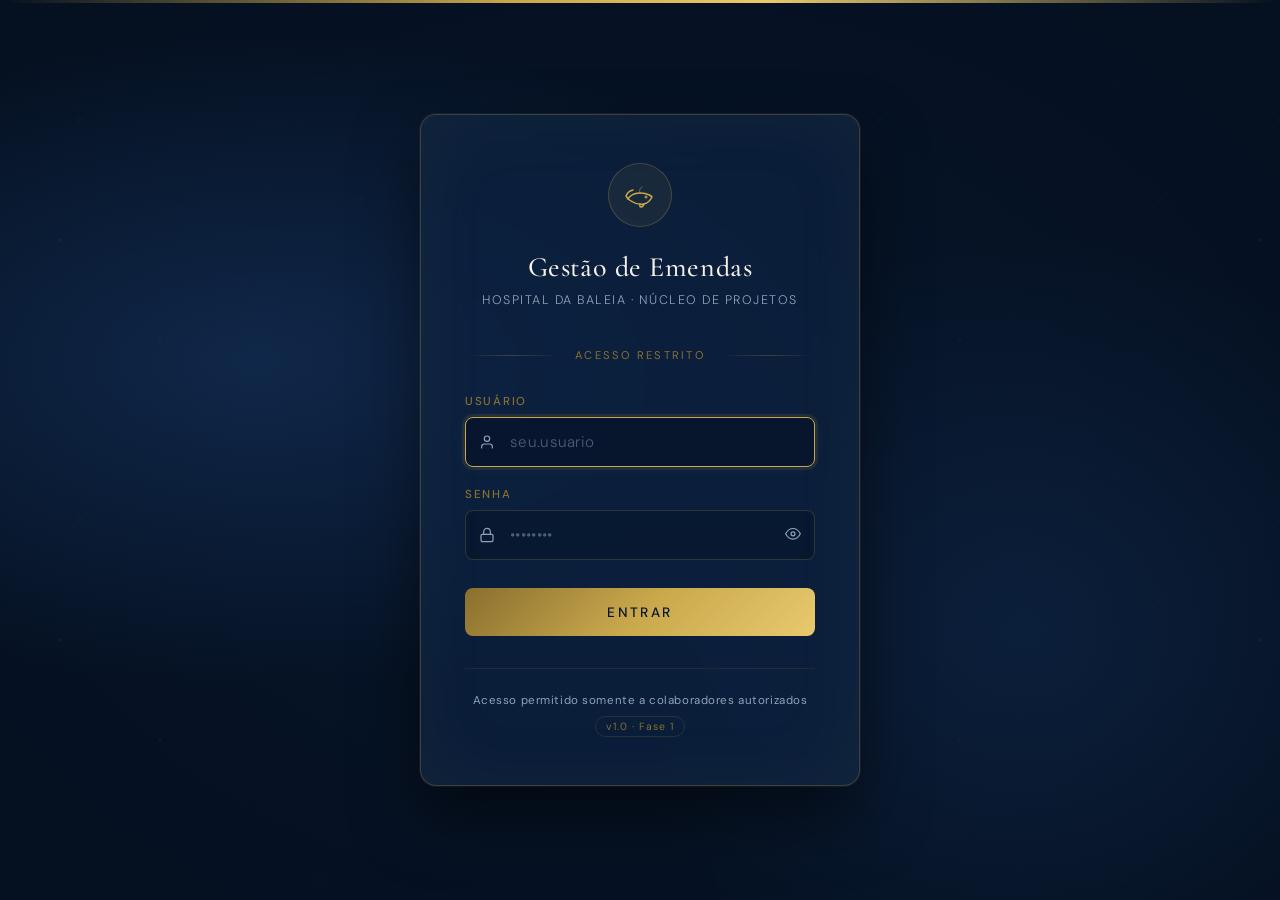
==== commit 674418cd: "Update antes.html" ====
--- a/antes.html
+++ b/antes.html
@@ -3,1552 +3,632 @@
 <head>
 <meta charset="UTF-8">
 <meta name="viewport" content="width=device-width, initial-scale=1.0">
-<title>DICE Model · Analisador BCG</title>
+<title>Gestão de Emendas — Hospital da Baleia</title>
 <link rel="preconnect" href="https://fonts.googleapis.com">
-<link rel="preconnect" href="https://fonts.gstatic.com" crossorigin>
-<link href="https://fonts.googleapis.com/css2?family=Cormorant+Garamond:ital,wght@0,300;0,400;0,600;0,700;1,300;1,400;1,700&family=Inter:wght@300;400;500;600;700&display=swap" rel="stylesheet">
-
+<link href="https://fonts.googleapis.com/css2?family=Cormorant+Garamond:wght@300;400;500;600&family=DM+Sans:wght@300;400;500&display=swap" rel="stylesheet">
 <style>
+  /* ── RESET & BASE ─────────────────────────────────────── */
+  *, *::before, *::after { box-sizing: border-box; margin: 0; padding: 0; }
+
   :root {
-    --deep:#0B1E33;--deep-soft:#0F2A40;--medium:#153450;
-    --gold:#C4A35A;--gold-lt:#D8B87A;--gold-dim:rgba(196,163,90,0.12);
-    --bright:#03A63C;--lime:#04D939;
-    --success:#4CAF7D;--warning:#F2B705;--danger:#F25C5C;
-    --success-lt:rgba(76,175,125,0.15);--warning-lt:rgba(242,183,5,0.15);--danger-lt:rgba(242,92,92,0.15);
-    --success-md:#4CAF7D;--warning-md:#F2B705;--danger-md:#F25C5C;
-    --ink:#F0F4FA;--muted:#A0B3CC;
-    --border:rgba(255,255,255,0.06);--border-md:rgba(196,163,90,0.2);
-    --surface:rgba(255,255,255,0.02);--surface-md:rgba(255,255,255,0.04);
-    --radius:20px;--radius-sm:12px;
-    --shadow:0 20px 40px -12px rgba(0,0,0,0.6);
-    --bg-deep:var(--deep);
-    --serif:'Cormorant Garamond',Georgia,serif;
-    --sans:'Inter',system-ui,sans-serif;
-    --ease:cubic-bezier(0.16,1,0.3,1);
-  }
-
-  /* ── Wagner Signature Cursor ──
-     FIX #17: cursor:none movido para dentro de @media(pointer:fine)
-     para não afetar usuários de acessibilidade em dispositivos touch */
-  .co,.ci,.cdot{display:none;position:fixed;border-radius:50%;pointer-events:none;z-index:9999;will-change:transform;top:0;left:0}
-  @media(pointer:fine){
-    .co,.ci,.cdot{display:block}
-    body{cursor:none}
-  }
-  .co{width:44px;height:44px;border:1px solid rgba(196,163,90,0.2);transition:width .65s var(--ease),height .65s var(--ease),border-color .5s}
-  .ci{width:16px;height:16px;border:1.5px solid rgba(196,163,90,0.5);transition:width .35s var(--ease),height .35s var(--ease)}
-  .cdot{width:3px;height:3px;background:var(--gold-lt);mix-blend-mode:screen}
-  body.ch .co{width:56px;height:56px;border-color:rgba(196,163,90,0.25)}
-  body.ch .ci{width:10px;height:10px;background:rgba(216,184,122,0.15);border-color:var(--gold-lt)}
-
-  /* scrollbar Wagner */
-  ::-webkit-scrollbar{width:2px}
-  ::-webkit-scrollbar-track{background:var(--deep)}
-  ::-webkit-scrollbar-thumb{background:linear-gradient(to bottom,var(--gold-lt),var(--gold))}
-
-  /* ── Tooltips ──
-     FIX #21: adicionado :focus-within para acessibilidade via teclado */
-  .opt-btn{position:relative;}
-  .tip{
-    display:none;position:absolute;bottom:calc(100% + 8px);left:50%;transform:translateX(-50%);
-    background:rgba(11,30,51,0.97);border:1px solid rgba(196,163,90,0.3);
-    color:var(--ink);font-size:11px;line-height:1.5;padding:8px 12px;border-radius:10px;
-    white-space:normal;text-align:left; /* FIX #3: removido white-space:nowrap duplicado */
-    z-index:200;pointer-events:none;width:220px;
-    box-shadow:0 8px 24px rgba(0,0,0,0.5);
-  }
-  .tip::after{
-    content:'';position:absolute;top:100%;left:50%;transform:translateX(-50%);
-    border:5px solid transparent;border-top-color:rgba(196,163,90,0.3);
-  }
-  .opt-btn:hover .tip,
-  .opt-btn:focus-within .tip{display:block;}
-
-  /* ── Project name input ── */
-  .project-name-row{margin-bottom:20px;padding-bottom:16px;border-bottom:1px solid var(--border);}
-  .project-name-label{font-size:11px;font-weight:600;text-transform:uppercase;letter-spacing:1px;color:var(--muted);margin-bottom:8px;display:block;}
-  .project-name-input{width:100%;background:rgba(255,255,255,0.03);border:1px solid var(--border);border-radius:10px;padding:10px 14px;color:var(--ink);font-family:var(--sans);font-size:14px;outline:none;transition:border-color .2s;}
-  .project-name-input:focus{border-color:rgba(196,163,90,0.4);}
-  .project-name-input::placeholder{color:var(--muted);opacity:.6;}
-
-  /* ── Justification textarea ── */
-  .factor-justification{margin-top:6px;display:none;}
-  .factor-justification.visible{display:block;}
-  .factor-just-input{width:100%;background:rgba(255,255,255,0.02);border:1px solid var(--border);border-radius:8px;padding:8px 12px;color:var(--muted);font-family:var(--sans);font-size:12px;line-height:1.5;resize:none;height:52px;outline:none;transition:border-color .2s, color .2s;}
-  .factor-just-input:focus{border-color:rgba(196,163,90,0.3);color:var(--ink);}
-  .factor-just-input::placeholder{color:var(--muted);opacity:.5;font-style:italic;}
-
-  /* ── Breakdown bar visual ── */
-  .bd-bar-wrap{margin-top:4px;height:3px;background:var(--border);border-radius:2px;overflow:hidden;}
-  .bd-bar-fill{height:100%;border-radius:2px;background:linear-gradient(90deg,var(--gold),var(--gold-lt));transition:width .4s var(--ease);}
-
-  *{margin:0;padding:0;box-sizing:border-box}
-
-  body{
-    font-family:'Inter',sans-serif;
-    background:var(--bg-deep);
-    min-height:100vh;
-    color:var(--ink);
-    line-height:1.5;
-    position:relative;
-    /* FIX #17: cursor:none removido daqui, está agora dentro de @media(pointer:fine) acima */
-  }
-
-  /* FIX #1: adicionada a propriedade background: que estava faltando — o pseudo-elemento nunca renderizava */
-  body::before{
-    content:'';
-    position:fixed;
-    inset:0;
+    --navy:       #07152a;
+    --navy-mid:   #0d2240;
+    --navy-light: #163561;
+    --gold:       #c9a84c;
+    --gold-light: #e8c96d;
+    --gold-dim:   #8a6f2e;
+    --cream:      #f5f0e8;
+    --text:       #e8e4dc;
+    --text-dim:   #8fa3b8;
+    --error:      #e05a5a;
+    --success:    #4caf82;
+    --border:     rgba(201, 168, 76, 0.25);
+    --glow:       rgba(201, 168, 76, 0.12);
+  }
+
+  html, body {
+    height: 100%;
+    font-family: 'DM Sans', sans-serif;
+    background: var(--navy);
+    color: var(--text);
+    overflow: hidden;
+  }
+
+  /* ── BACKGROUND ANIMADO ───────────────────────────────── */
+  .bg {
+    position: fixed; inset: 0;
     background:
-      radial-gradient(ellipse 70% 55% at 90% 5%, rgba(21,52,80,0.85) 0%, transparent 60%),
-      radial-gradient(ellipse 50% 40% at 10% 90%, rgba(196,163,90,0.05) 0%, transparent 65%),
-      radial-gradient(ellipse 70% 70% at 50% 100%, rgba(11,30,51,0.8) 0%, transparent 70%),
-      linear-gradient(135deg, #0B1E33 0%, #0F2A40 50%, #0B1E33 100%);
-    pointer-events:none;
-    z-index:-1;
-  }
-
-  /* Header */
-  .header{background:rgba(11,30,51,0.75);backdrop-filter:blur(12px);border-bottom:1px solid var(--border);padding:0 40px;height:70px;display:flex;align-items:center;justify-content:space-between;position:sticky;top:0;z-index:100;}
-  .header-brand{display:flex;align-items:center;gap:12px;}
-  .header-logo{width:42px;height:42px;border-radius:10px;overflow:hidden;display:flex;align-items:center;justify-content:center;background:rgba(196,163,90,0.1);border:1px solid rgba(196,163,90,0.35);flex-shrink:0;}
-  .header-logo img{width:100%;height:100%;object-fit:contain;}
-  .header-logo-fallback{font-family:var(--serif);font-size:17px;font-weight:600;color:var(--gold);display:flex;align-items:center;justify-content:center;letter-spacing:.04em;}
-  .header-title{font-family:var(--serif);font-size:20px;font-weight:600;color:var(--gold-lt);letter-spacing:.04em;}
-  .header-sub{font-size:10px;color:#62748C;font-weight:400;display:block;text-transform:uppercase;letter-spacing:.1em;}
-  .header-nav{display:flex;gap:4px;background:rgba(255,255,255,0.02);border:1px solid var(--border);border-radius:40px;padding:4px;}
-  .tab-btn{padding:8px 20px;border-radius:40px;border:none;background:transparent;font-family:'Inter',sans-serif;font-size:14px;font-weight:600;color:var(--muted);cursor:pointer;transition:all 0.2s;}
-  .tab-btn:hover{color:var(--ink);background:rgba(255,255,255,0.03);}
-  .tab-btn.active{background:linear-gradient(135deg, var(--gold), var(--gold-lt));color:#0B1E33;box-shadow:0 4px 16px rgba(196,163,90,0.25);}
-
-  .app{max-width:1320px;margin:0 auto;padding:32px 24px 60px;position:relative;z-index:1;}
-  .view{display:none}
-  .view.active{display:block}
-
-  .analyzer-grid{display:grid;grid-template-columns:360px 1fr;gap:24px;align-items:start;}
-
-  /* Cards */
-  .card{background:rgba(11,30,51,0.6);backdrop-filter:blur(12px);border:1px solid var(--border);border-radius:var(--radius);box-shadow:var(--shadow);overflow:visible;transition:all 0.2s;}
-  .card:hover{border-color:rgba(196,163,90,0.2);box-shadow:0 20px 40px -8px rgba(196,163,90,0.2);}
-  .card-header{padding:24px 24px 0;}
-  .card-title{font-size:11px;font-weight:700;text-transform:uppercase;letter-spacing:1.2px;color:var(--gold);margin-bottom:4px;}
-  .card-heading{font-size:22px;font-weight:700;color:var(--ink);letter-spacing:-0.3px;}
-  .card-body{padding:24px;overflow:visible;}
-
-  /* Factor inputs */
-  .factor-list{display:flex;flex-direction:column;gap:16px;overflow:visible;}
-  .factor-row{display:flex;flex-direction:column;gap:6px;}
-  .factor-label{display:flex;align-items:center;gap:8px;font-size:13px;font-weight:600;color:var(--ink);}
-  .factor-tag{display:inline-flex;align-items:center;justify-content:center;width:32px;height:24px;background:rgba(196,163,90,0.1);border:1px solid rgba(196,163,90,0.3);color:var(--gold);border-radius:8px;font-family:'Cormorant Garamond',serif;font-size:12px;font-weight:700;}
-  .factor-desc{font-size:11px;color:var(--muted);font-weight:400;margin-left:auto;}
-  .factor-options{display:grid;grid-template-columns:repeat(4,1fr);gap:6px;overflow:visible;}
-
-  .opt-btn{border:1px solid var(--border);background:rgba(255,255,255,0.02);border-radius:12px;padding:8px 4px;cursor:pointer;transition:all 0.2s;text-align:center;}
-  .opt-btn .opt-num{display:block;font-size:16px;font-weight:700;color:var(--ink);font-family:'Cormorant Garamond',serif;}
-  .opt-btn .opt-label{display:block;font-size:10px;color:var(--muted);font-weight:500;margin-top:2px;}
-  .opt-btn:hover{border-color:rgba(196,163,90,0.3);background:rgba(196,163,90,0.05);}
-
-  .opt-btn[data-val="1"].selected{background:linear-gradient(135deg, #027333, #03A63C);border-color:#03A63C;}
-  .opt-btn[data-val="1"].selected .opt-num{color:white;}
-  .opt-btn[data-val="1"].selected .opt-label{color:rgba(255,255,255,0.9);}
-  .opt-btn[data-val="2"].selected{background:linear-gradient(135deg, #0A5C3A, #0F8050);border-color:#0F8050;}
-  .opt-btn[data-val="2"].selected .opt-num{color:white;}
-  .opt-btn[data-val="2"].selected .opt-label{color:rgba(255,255,255,0.9);}
-  .opt-btn[data-val="3"].selected{background:linear-gradient(135deg, #D97B29, #F2B705);border-color:#F2B705;}
-  .opt-btn[data-val="3"].selected .opt-num{color:white;}
-  .opt-btn[data-val="3"].selected .opt-label{color:rgba(255,255,255,0.9);}
-  .opt-btn[data-val="4"].selected{background:linear-gradient(135deg, #D94A4A, #F25C5C);border-color:#F25C5C;}
-  .opt-btn[data-val="4"].selected .opt-num{color:white;}
-  .opt-btn[data-val="4"].selected .opt-label{color:rgba(255,255,255,0.9);}
-
-  /* Result block */
-  .result-block{border-radius:var(--radius);padding:24px;margin-top:20px;transition:all 0.3s;border:1px solid transparent;position:relative;overflow:hidden;}
-  .result-block::before{content:'';position:absolute;top:-50px;right:-50px;width:150px;height:150px;border-radius:50%;opacity:0.15;background:currentColor;filter:blur(30px);}
-  .result-block.win{background:rgba(3,166,60,0.1);border-color:#03A63C;color:var(--bright);}
-  .result-block.worry{background:rgba(242,183,5,0.1);border-color:var(--warning);color:var(--warning);}
-  .result-block.woe{background:rgba(242,92,92,0.1);border-color:var(--danger);color:var(--danger);}
-  .result-label{font-size:11px;font-weight:700;text-transform:uppercase;letter-spacing:1.2px;margin-bottom:8px;opacity:0.8;}
-  .result-score{font-size:64px;font-weight:800;line-height:1;letter-spacing:-3px;}
-  .result-zone-pill{display:inline-flex;align-items:center;gap:6px;padding:6px 16px;border-radius:40px;font-size:13px;font-weight:700;background:rgba(0,0,0,0.3);backdrop-filter:blur(8px);border:1px solid currentColor;}
-  .result-msg{font-size:13px;color:var(--ink);line-height:1.6;opacity:0.9;margin-top:12px;}
-  .formula-row{display:flex;gap:6px;flex-wrap:wrap;align-items:center;margin-top:16px;padding-top:16px;border-top:1px dashed;border-color:currentColor;opacity:0.5;}
-  .formula-chip{background:rgba(0,0,0,0.3);border-radius:6px;padding:4px 10px;font-family:'Cormorant Garamond',serif;font-size:11px;font-weight:500;color:var(--ink);}
-
-  /* Buttons */
-  .action-row{display:flex;gap:10px;margin-top:20px;}
-  .btn-main{flex:1;padding:12px;background:linear-gradient(135deg, var(--gold), var(--gold-lt));border:none;color:#0B1E33;border-radius:12px;font-family:'Inter',sans-serif;font-size:14px;font-weight:700;cursor:pointer;transition:all 0.2s;display:flex;align-items:center;justify-content:center;gap:8px;}
-  .btn-main:hover{transform:translateY(-2px);box-shadow:0 8px 20px rgba(196,163,90,0.3);}
-  .btn-main.btn-report{background:linear-gradient(135deg, #9A7B3E, var(--gold));}
-  .btn-ghost{padding:12px 20px;background:rgba(255,255,255,0.02);border:1px solid var(--border);color:var(--muted);border-radius:12px;font-family:'Inter',sans-serif;font-size:14px;font-weight:600;cursor:pointer;transition:all 0.2s;}
-  .btn-ghost:hover{border-color:#03A63C;color:var(--lime);background:rgba(196,163,90,0.05);}
-
-  /* Chart area */
-  .chart-panel{display:flex;flex-direction:column;gap:20px;}
-  .chart-card{padding:24px;}
-  .chart-toggle-row{display:flex;align-items:center;margin-bottom:16px;}
-  .toggle-label{font-size:12px;color:var(--muted);font-weight:500;margin-right:10px;}
-  .toggle-switch{position:relative;width:44px;height:24px;cursor:pointer;flex-shrink:0;}
-  .toggle-switch input{opacity:0;width:0;height:0;}
-  .toggle-track{position:absolute;inset:0;background:rgba(255,255,255,0.1);border:1px solid var(--border);border-radius:40px;transition:all 0.2s;}
-  .toggle-track::after{content:'';position:absolute;left:3px;top:2px;width:18px;height:18px;background:var(--muted);border-radius:50%;transition:all 0.2s;}
-  .toggle-switch input:checked + .toggle-track{background:linear-gradient(135deg, var(--gold), var(--gold-lt));border-color:transparent;}
-  .toggle-switch input:checked + .toggle-track::after{left:21px;background:white;box-shadow:0 0 10px white;}
-
-  canvas#diceChart{width:100%;height:auto;border-radius:12px;background:rgba(11,30,51,0.3);}
-
-  /* Breakdown */
-  .breakdown-grid{display:grid;grid-template-columns:repeat(5,1fr);gap:12px;margin-top:8px;}
-  .breakdown-item{background:rgba(255,255,255,0.02);border-radius:12px;padding:14px 8px;text-align:center;border:1px solid var(--border);transition:all 0.2s;}
-  .breakdown-item:hover{border-color:#03A63C;transform:scale(1.02);}
-  .bd-key{font-family:'Cormorant Garamond',serif;font-size:11px;font-weight:600;color:var(--gold);text-transform:uppercase;letter-spacing:0.5px;}
-  .bd-val{font-size:30px;font-weight:800;color:var(--ink);line-height:1.1;margin:6px 0 4px;letter-spacing:-1px;}
-  .bd-label{font-size:10px;color:var(--muted);}
-
-  /* Modal
-     FIX #19: role, aria-modal, focus-trap e Escape são gerenciados via JS */
-  .modal-overlay{position:fixed;inset:0;z-index:500;background:rgba(11,30,51,0.9);backdrop-filter:blur(12px);display:none;align-items:center;justify-content:center;padding:24px;}
-  .modal-overlay.open{display:flex;}
-  .modal{background:rgba(255,255,255,0.02);backdrop-filter:blur(16px) saturate(180%);border:1px solid rgba(255,255,255,0.1);border-radius:32px;width:100%;max-width:840px;max-height:88vh;overflow-y:auto;box-shadow:0 30px 60px rgba(0,0,0,0.6), 0 0 0 1px rgba(196,163,90,0.2) inset;position:relative;}
-  .modal-header{padding:28px 32px 20px;border-bottom:1px solid rgba(255,255,255,0.08);display:flex;align-items:center;justify-content:space-between;position:relative;}
-  .modal-header::before{content:'';position:absolute;top:0;left:32px;right:32px;height:3px;background:linear-gradient(90deg, transparent, var(--gold), var(--gold-lt), transparent);}
-  .modal-header-left{display:flex;align-items:center;gap:16px;}
-  .modal-university-crest{width:48px;height:48px;border-radius:50%;background:linear-gradient(135deg, var(--gold), var(--gold-lt));display:flex;align-items:center;justify-content:center;font-family:'Cormorant Garamond',serif;font-weight:700;font-size:16px;color:var(--deep);border:2px solid rgba(255,255,255,0.3);box-shadow:0 0 30px rgba(196,163,90,0.5);}
-  .modal-university-text{display:flex;flex-direction:column;}
-  .modal-university-name{font-size:14px;font-weight:500;color:var(--muted);letter-spacing:1px;text-transform:uppercase;}
-  /* FIX #13: adicionadas propriedades background-clip e color:transparent sem prefixo */
-  .modal-school-name{font-size:16px;font-weight:700;background:linear-gradient(135deg, #fff, var(--lime));-webkit-background-clip:text;background-clip:text;-webkit-text-fill-color:transparent;color:transparent;}
-  .modal-title{font-size:26px;font-weight:700;color:#fff;letter-spacing:-0.5px;line-height:1.2;}
-  .modal-title-sub{font-size:14px;color:var(--muted);font-weight:400;margin-top:4px;}
-  .modal-close{background:rgba(255,255,255,0.03);border:1px solid rgba(255,255,255,0.1);color:var(--muted);width:40px;height:40px;border-radius:40px;cursor:pointer;font-size:22px;display:flex;align-items:center;justify-content:center;transition:all 0.2s;}
-  .modal-close:hover{border-color:#03A63C;color:var(--lime);transform:rotate(90deg);background:rgba(196,163,90,0.1);}
-  .modal-body{padding:32px;}
-
-  /* Academic paper */
-  .academic-paper{background:rgba(255,255,255,0.01);border-radius:24px;padding:28px;border:1px solid rgba(255,255,255,0.05);box-shadow:0 10px 30px -15px rgba(0,0,0,0.5);}
-  .paper-header{display:flex;justify-content:space-between;align-items:center;margin-bottom:24px;padding-bottom:16px;border-bottom:1px dashed rgba(255,255,255,0.1);}
-  .paper-reference{display:flex;gap:12px;align-items:center;}
-  .paper-reference-badge{background:rgba(196,163,90,0.1);border:1px solid rgba(196,163,90,0.3);border-radius:40px;padding:6px 14px;font-size:12px;font-weight:600;color:var(--lime);font-family:'Cormorant Garamond',serif;}
-  .paper-date{color:var(--muted);font-size:13px;}
-  .paper-doi{color:var(--muted);font-size:12px;font-family:'Cormorant Garamond',serif;background:rgba(255,255,255,0.02);padding:4px 10px;border-radius:20px;}
-
-  /* Metric cards */
-  .metrics-grid{display:grid;grid-template-columns:repeat(3,1fr);gap:20px;margin-bottom:28px;}
-  .metric-card{background:rgba(255,255,255,0.02);border:1px solid rgba(255,255,255,0.05);border-radius:20px;padding:20px;position:relative;overflow:hidden;transition:all 0.2s;}
-  .metric-card::before{content:'';position:absolute;top:0;left:0;right:0;height:2px;background:linear-gradient(90deg, transparent, var(--gold), transparent);}
-  .metric-card:hover{border-color:rgba(196,163,90,0.3);transform:translateY(-2px);}
-  .metric-label{font-size:11px;font-weight:600;text-transform:uppercase;letter-spacing:1px;color:var(--muted);margin-bottom:12px;}
-  .metric-value{font-size:32px;font-weight:800;color:#fff;line-height:1;margin-bottom:4px;font-family:'Cormorant Garamond',serif;}
-  .metric-sub{font-size:12px;color:var(--muted);}
-  .metric-badge{position:absolute;top:16px;right:16px;width:8px;height:8px;border-radius:50%;background:var(--lime);box-shadow:0 0 20px var(--lime);}
-
-  /* Result banner */
-  .academic-result-banner{border-radius:20px;padding:24px;margin-bottom:28px;position:relative;overflow:hidden;border-left:4px solid;}
-  .academic-result-banner.win{background:linear-gradient(135deg, rgba(3,166,60,0.12), rgba(3,166,60,0.04));border-left-color:var(--bright);}
-  .academic-result-banner.worry{background:linear-gradient(135deg, rgba(242,183,5,0.15), rgba(217,123,41,0.05));border-left-color:var(--warning);}
-  .academic-result-banner.woe{background:linear-gradient(135deg, rgba(242,92,92,0.15), rgba(217,74,74,0.05));border-left-color:var(--danger);}
-  .banner-header{display:flex;align-items:center;gap:16px;margin-bottom:12px;}
-  .banner-icon{width:40px;height:40px;border-radius:40px;display:flex;align-items:center;justify-content:center;background:rgba(255,255,255,0.05);border:1px solid rgba(255,255,255,0.1);font-size:20px;}
-  .banner-title{font-size:20px;font-weight:700;color:#fff;}
-  .banner-subtitle{font-size:14px;color:var(--muted);line-height:1.6;}
-  .banner-stats{display:flex;gap:24px;margin-top:16px;}
-  .banner-stat{display:flex;flex-direction:column;}
-  .banner-stat-label{font-size:11px;color:var(--muted);text-transform:uppercase;letter-spacing:0.5px;}
-  .banner-stat-value{font-size:18px;font-weight:700;color:#fff;}
-
-  /* Section headers */
-  .academic-section-header{display:flex;align-items:center;gap:12px;margin-bottom:20px;}
-  .section-number{width:32px;height:32px;border-radius:32px;background:rgba(196,163,90,0.1);border:1px solid rgba(196,163,90,0.3);display:flex;align-items:center;justify-content:center;font-family:'Cormorant Garamond',serif;font-weight:700;color:var(--gold);}
-  .section-title{font-size:16px;font-weight:600;text-transform:uppercase;letter-spacing:1.5px;color:var(--muted);}
-  .section-title-accent{height:2px;flex:1;background:linear-gradient(90deg, var(--gold), transparent);}
-
-  /* Factor cards */
-  .factors-academic-grid{display:grid;grid-template-columns:repeat(2,1fr);gap:16px;margin-bottom:28px;}
-  .factor-academic-card{background:rgba(255,255,255,0.01);border:1px solid rgba(255,255,255,0.05);border-radius:16px;padding:18px;transition:all 0.2s;}
-  .factor-academic-card:hover{border-color:rgba(196,163,90,0.3);background:rgba(196,163,90,0.02);}
-  .factor-academic-header{display:flex;align-items:center;gap:10px;margin-bottom:12px;}
-  .factor-academic-tag{width:36px;height:28px;background:rgba(196,163,90,0.1);border:1px solid rgba(196,163,90,0.3);border-radius:8px;display:flex;align-items:center;justify-content:center;font-family:'Cormorant Garamond',serif;font-weight:700;color:var(--lime);}
-  .factor-academic-name{font-weight:600;color:#fff;}
-  .factor-academic-score{margin-left:auto;font-family:'Cormorant Garamond',serif;font-weight:700;color:var(--lime);background:rgba(196,163,90,0.1);padding:2px 8px;border-radius:20px;font-size:12px;}
-  .factor-academic-value{font-size:13px;color:var(--muted);margin-bottom:6px;}
-  .factor-academic-comment{font-size:12px;color:var(--muted);line-height:1.5;padding-top:8px;border-top:1px dashed rgba(255,255,255,0.05);}
-
-  /* Formula box */
-  .formula-academic-box{background:rgba(196,163,90,0.03);border:1px solid rgba(196,163,90,0.15);border-radius:20px;padding:20px;margin:28px 0;position:relative;}
-  .formula-academic-box::before{content:'';position:absolute;top:-1px;left:20px;right:20px;height:1px;background:linear-gradient(90deg, transparent, var(--gold), transparent);}
-  .formula-academic-box::after{content:'';position:absolute;bottom:-1px;left:20px;right:20px;height:1px;background:linear-gradient(90deg, transparent, var(--gold), transparent);}
-  .formula-academic-title{font-size:12px;text-transform:uppercase;letter-spacing:1px;color:var(--muted);margin-bottom:12px;}
-  .formula-academic-expression{font-family:'Cormorant Garamond',serif;font-size:18px;font-weight:500;color:#fff;text-align:center;word-break:break-word;}
-  .formula-academic-expression strong{color:var(--lime);font-weight:700;}
-  .formula-academic-citation{font-size:11px;color:var(--muted);text-align:center;margin-top:12px;font-style:italic;}
-
-  /* Recommendations */
-  .recommendations-academic{display:flex;flex-direction:column;gap:12px;margin-top:16px;}
-  .rec-academic-item{display:flex;gap:16px;background:rgba(255,255,255,0.01);border:1px solid rgba(255,255,255,0.03);border-radius:16px;padding:16px 20px;transition:all 0.2s;}
-  .rec-academic-item:hover{border-color:rgba(196,163,90,0.2);background:rgba(196,163,90,0.02);}
-  .rec-academic-icon{width:36px;height:36px;border-radius:36px;background:rgba(196,163,90,0.1);border:1px solid rgba(196,163,90,0.3);display:flex;align-items:center;justify-content:center;font-size:18px;flex-shrink:0;}
-  .rec-academic-content{flex:1;}
-  .rec-academic-title{font-weight:600;color:#fff;margin-bottom:4px;font-size:15px;}
-  .rec-academic-text{font-size:13px;color:var(--muted);line-height:1.5;}
-
-  /* Modal actions */
-  .modal-actions-academic{display:flex;gap:12px;margin-top:28px;padding-top:20px;border-top:1px solid rgba(255,255,255,0.05);}
-  .btn-academic-primary{flex:1;padding:14px;background:linear-gradient(135deg, var(--gold), var(--gold-lt));border:none;color:var(--deep);border-radius:40px;font-family:'Inter',sans-serif;font-size:15px;font-weight:700;cursor:pointer;transition:all 0.2s;display:flex;align-items:center;justify-content:center;gap:8px;}
-  .btn-academic-primary:hover{transform:translateY(-2px);box-shadow:0 10px 30px rgba(196,163,90,0.4);}
-  .btn-academic-secondary{padding:14px 28px;background:rgba(255,255,255,0.02);border:1px solid rgba(255,255,255,0.1);color:var(--muted);border-radius:40px;font-family:'Inter',sans-serif;font-size:15px;font-weight:600;cursor:pointer;transition:all 0.2s;}
-  .btn-academic-secondary:hover{border-color:#03A63C;color:var(--lime);background:rgba(196,163,90,0.05);}
-
-  /* Citation footer */
-  .citation-footer{margin-top:24px;padding:16px 20px;background:rgba(255,255,255,0.01);border-radius:16px;border-left:3px solid var(--lime);}
-  .citation-text{font-size:12px;color:var(--muted);line-height:1.6;font-style:italic;}
-  .citation-text strong{color:#fff;font-style:normal;}
-  .citation-source{display:flex;align-items:center;gap:12px;margin-top:8px;font-size:11px;color:var(--muted);}
-  .citation-source span{background:rgba(196,163,90,0.1);padding:2px 8px;border-radius:20px;color:var(--lime);}
-
-  /* Toast */
-  .toast{position:fixed;bottom:28px;right:28px;background:rgba(11,30,51,0.95);border:1px solid var(--lime);color:var(--lime);padding:14px 24px;border-radius:40px;font-size:14px;font-weight:600;box-shadow:0 10px 40px rgba(196,163,90,0.3);transform:translateY(80px);opacity:0;transition:all 0.3s;z-index:999;backdrop-filter:blur(12px);}
-  .toast.show{transform:translateY(0);opacity:1;}
-
-  /* FIX #16: banner de popup bloqueado — persistente com ação */
-  .popup-banner{position:fixed;bottom:28px;left:50%;transform:translateX(-50%) translateY(120px);background:rgba(11,30,51,0.97);border:1px solid rgba(242,92,92,0.5);color:var(--ink);padding:14px 20px;border-radius:16px;font-size:13px;z-index:999;backdrop-filter:blur(12px);display:flex;align-items:center;gap:12px;box-shadow:0 10px 40px rgba(0,0,0,0.5);transition:transform 0.3s var(--ease);min-width:320px;max-width:90vw;}
-  .popup-banner.show{transform:translateX(-50%) translateY(0);}
-  .popup-banner-close{background:none;border:none;color:var(--muted);cursor:pointer;font-size:18px;padding:0 4px;flex-shrink:0;}
-  .popup-banner-retry{background:rgba(196,163,90,0.15);border:1px solid rgba(196,163,90,0.4);color:var(--gold);padding:6px 14px;border-radius:8px;font-size:12px;font-weight:600;cursor:pointer;white-space:nowrap;flex-shrink:0;}
-
-  /* Guia */
-  .guide-hero{background:rgba(11,30,51,0.6);backdrop-filter:blur(12px);border:1px solid var(--border);border-radius:24px;padding:32px 36px;margin-bottom:24px;}
-  .guide-hero-tag{font-size:11px;font-weight:700;text-transform:uppercase;letter-spacing:1.4px;color:var(--lime);margin-bottom:10px;}
-  .guide-hero-title{font-size:28px;font-weight:700;color:var(--ink);margin-bottom:16px;}
-  .guide-hero-text{font-size:14px;color:var(--muted);line-height:1.8;}
-  .guide-zones-grid{display:grid;grid-template-columns:repeat(3,1fr);gap:20px;margin:24px 0;}
-  .guide-zone-card{background:rgba(11,30,51,0.6);backdrop-filter:blur(12px);border:1px solid var(--border);border-radius:20px;padding:24px;}
-  .guide-zone-card.win{border-color:#03A63C;}
-  .guide-zone-card.worry{border-color:var(--warning);}
-  .guide-zone-card.woe{border-color:var(--danger);}
-  .guide-zone-label{font-size:12px;font-weight:700;text-transform:uppercase;letter-spacing:1px;margin-bottom:8px;}
-  .win .guide-zone-label{color:var(--bright);}
-  .worry .guide-zone-label{color:var(--warning);}
-  .woe .guide-zone-label{color:var(--danger);}
-  .zone-range{font-size:40px;font-weight:800;letter-spacing:-2px;display:block;margin-bottom:8px;}
-
-  @media(max-width:900px){
-    .analyzer-grid,.guide-zones-grid{grid-template-columns:1fr;}
-    .header{padding:0 16px;}
-    .app{padding:16px;}
-    .breakdown-grid{grid-template-columns:repeat(2,1fr);}
-    .metrics-grid,.factors-academic-grid{grid-template-columns:1fr;}
-  }
-
-  /* FIX #22: prefers-reduced-motion — desabilita todas as transições e animações */
-  @media (prefers-reduced-motion: reduce) {
-    *,*::before,*::after{transition:none!important;animation:none!important;}
+      radial-gradient(ellipse 80% 60% at 20% 40%, rgba(22, 53, 97, 0.6) 0%, transparent 60%),
+      radial-gradient(ellipse 60% 80% at 80% 70%, rgba(13, 34, 64, 0.8) 0%, transparent 55%),
+      radial-gradient(ellipse 100% 100% at 50% 50%, #07152a 0%, #040e1c 100%);
+    z-index: 0;
+  }
+
+  .bg::before {
+    content: '';
+    position: absolute; inset: 0;
+    background-image:
+      radial-gradient(1px 1px at 20% 30%, rgba(201,168,76,0.3) 0%, transparent 100%),
+      radial-gradient(1px 1px at 80% 20%, rgba(201,168,76,0.2) 0%, transparent 100%),
+      radial-gradient(1px 1px at 60% 70%, rgba(201,168,76,0.15) 0%, transparent 100%),
+      radial-gradient(1px 1px at 40% 85%, rgba(201,168,76,0.2) 0%, transparent 100%),
+      radial-gradient(2px 2px at 15% 60%, rgba(201,168,76,0.1) 0%, transparent 100%),
+      radial-gradient(1px 1px at 90% 50%, rgba(201,168,76,0.25) 0%, transparent 100%);
+    background-size: 400px 400px;
+    animation: drift 20s linear infinite;
+  }
+
+  @keyframes drift {
+    0%   { transform: translateY(0px); }
+    50%  { transform: translateY(-15px); }
+    100% { transform: translateY(0px); }
+  }
+
+  /* Linha decorativa superior */
+  .top-bar {
+    position: fixed; top: 0; left: 0; right: 0;
+    height: 3px;
+    background: linear-gradient(90deg, transparent 0%, var(--gold) 40%, var(--gold-light) 60%, transparent 100%);
+    z-index: 10;
+  }
+
+  /* ── LAYOUT CENTRAL ───────────────────────────────────── */
+  .wrapper {
+    position: relative; z-index: 1;
+    height: 100vh;
+    display: flex;
+    align-items: center;
+    justify-content: center;
+    padding: 2rem;
+  }
+
+  .card {
+    width: 100%;
+    max-width: 440px;
+    background: rgba(13, 34, 64, 0.75);
+    border: 1px solid var(--border);
+    border-radius: 16px;
+    padding: 3rem 2.75rem;
+    backdrop-filter: blur(24px);
+    box-shadow:
+      0 0 0 1px rgba(201,168,76,0.08),
+      0 32px 64px rgba(0, 0, 0, 0.5),
+      0 0 80px rgba(201,168,76,0.05) inset;
+    animation: cardIn 0.7s cubic-bezier(0.23, 1, 0.32, 1) forwards;
+    opacity: 0;
+    transform: translateY(24px);
+  }
+
+  @keyframes cardIn {
+    to { opacity: 1; transform: translateY(0); }
+  }
+
+  /* ── HEADER DO CARD ───────────────────────────────────── */
+  .card-header {
+    text-align: center;
+    margin-bottom: 2.5rem;
+  }
+
+  .logo-wrap {
+    display: inline-flex;
+    align-items: center;
+    justify-content: center;
+    width: 64px; height: 64px;
+    border-radius: 50%;
+    border: 1.5px solid var(--border);
+    background: rgba(201,168,76,0.08);
+    margin-bottom: 1.5rem;
+    animation: logoGlow 3s ease-in-out infinite;
+  }
+
+  @keyframes logoGlow {
+    0%, 100% { box-shadow: 0 0 0 0 rgba(201,168,76,0); }
+    50%       { box-shadow: 0 0 24px 4px rgba(201,168,76,0.15); }
+  }
+
+  .logo-svg { width: 32px; height: 32px; }
+
+  .card-title {
+    font-family: 'Cormorant Garamond', serif;
+    font-size: 1.75rem;
+    font-weight: 500;
+    letter-spacing: 0.02em;
+    color: var(--cream);
+    line-height: 1.2;
+    margin-bottom: 0.5rem;
+  }
+
+  .card-subtitle {
+    font-size: 0.78rem;
+    font-weight: 300;
+    color: var(--text-dim);
+    letter-spacing: 0.12em;
+    text-transform: uppercase;
+  }
+
+  /* ── DIVISOR ──────────────────────────────────────────── */
+  .divider {
+    display: flex; align-items: center; gap: 1rem;
+    margin-bottom: 2rem;
+  }
+  .divider::before, .divider::after {
+    content: ''; flex: 1;
+    height: 1px;
+    background: linear-gradient(90deg, transparent, var(--border), transparent);
+  }
+  .divider span {
+    font-size: 0.7rem; letter-spacing: 0.2em;
+    color: var(--gold-dim); text-transform: uppercase;
+  }
+
+  /* ── FORMULÁRIO ───────────────────────────────────────── */
+  .form-group {
+    margin-bottom: 1.25rem;
+    animation: fieldIn 0.6s cubic-bezier(0.23, 1, 0.32, 1) both;
+  }
+  .form-group:nth-child(1) { animation-delay: 0.15s; }
+  .form-group:nth-child(2) { animation-delay: 0.25s; }
+
+  @keyframes fieldIn {
+    from { opacity: 0; transform: translateX(-12px); }
+    to   { opacity: 1; transform: translateX(0); }
+  }
+
+  label {
+    display: block;
+    font-size: 0.72rem;
+    letter-spacing: 0.15em;
+    text-transform: uppercase;
+    color: var(--gold-dim);
+    margin-bottom: 0.5rem;
+    font-weight: 500;
+  }
+
+  .input-wrap {
+    position: relative;
+  }
+
+  .input-icon {
+    position: absolute; left: 14px; top: 50%;
+    transform: translateY(-50%);
+    color: var(--text-dim);
+    pointer-events: none;
+    transition: color 0.2s;
+  }
+
+  input[type="text"],
+  input[type="password"] {
+    width: 100%;
+    padding: 0.875rem 1rem 0.875rem 2.75rem;
+    background: rgba(7, 21, 42, 0.6);
+    border: 1px solid rgba(201,168,76,0.2);
+    border-radius: 8px;
+    color: var(--text);
+    font-family: 'DM Sans', sans-serif;
+    font-size: 0.95rem;
+    font-weight: 300;
+    outline: none;
+    transition: border-color 0.25s, box-shadow 0.25s, background 0.25s;
+    letter-spacing: 0.02em;
+  }
+
+  input[type="text"]:focus,
+  input[type="password"]:focus {
+    border-color: var(--gold);
+    background: rgba(7, 21, 42, 0.8);
+    box-shadow: 0 0 0 3px rgba(201,168,76,0.1), 0 0 20px rgba(201,168,76,0.05);
+  }
+
+  input[type="text"]:focus + .input-border,
+  input[type="password"]:focus + .input-border { opacity: 1; }
+
+  input::placeholder { color: rgba(143,163,184,0.5); }
+
+  /* Toggle senha */
+  .toggle-senha {
+    position: absolute; right: 14px; top: 50%;
+    transform: translateY(-50%);
+    background: none; border: none;
+    color: var(--text-dim); cursor: pointer;
+    padding: 0; line-height: 1;
+    transition: color 0.2s;
+  }
+  .toggle-senha:hover { color: var(--gold); }
+
+  /* ── ALERTA DE ERRO / SUCESSO ─────────────────────────── */
+  .alert {
+    border-radius: 8px;
+    padding: 0.75rem 1rem;
+    font-size: 0.85rem;
+    margin-bottom: 1.25rem;
+    display: none;
+    align-items: flex-start;
+    gap: 0.6rem;
+    animation: alertIn 0.3s ease;
+  }
+  .alert.show { display: flex; }
+  .alert.erro {
+    background: rgba(224, 90, 90, 0.12);
+    border: 1px solid rgba(224, 90, 90, 0.3);
+    color: #f08080;
+  }
+  .alert.sucesso {
+    background: rgba(76, 175, 130, 0.12);
+    border: 1px solid rgba(76, 175, 130, 0.3);
+    color: #6dd6a8;
+  }
+
+  @keyframes alertIn {
+    from { opacity: 0; transform: translateY(-8px); }
+    to   { opacity: 1; transform: translateY(0); }
+  }
+
+  /* ── BOTÃO ────────────────────────────────────────────── */
+  .btn-login {
+    width: 100%;
+    margin-top: 0.5rem;
+    padding: 0.95rem 1.5rem;
+    background: linear-gradient(135deg, var(--gold-dim) 0%, var(--gold) 50%, var(--gold-light) 100%);
+    border: none;
+    border-radius: 8px;
+    color: var(--navy);
+    font-family: 'DM Sans', sans-serif;
+    font-size: 0.85rem;
+    font-weight: 500;
+    letter-spacing: 0.18em;
+    text-transform: uppercase;
+    cursor: pointer;
+    position: relative;
+    overflow: hidden;
+    transition: transform 0.2s, box-shadow 0.2s;
+    animation: fieldIn 0.6s 0.35s cubic-bezier(0.23, 1, 0.32, 1) both;
+  }
+
+  .btn-login::before {
+    content: '';
+    position: absolute; inset: 0;
+    background: linear-gradient(135deg, transparent 30%, rgba(255,255,255,0.2) 50%, transparent 70%);
+    transform: translateX(-100%) skewX(-15deg);
+    transition: transform 0.5s;
+  }
+
+  .btn-login:hover::before { transform: translateX(200%) skewX(-15deg); }
+
+  .btn-login:hover {
+    transform: translateY(-1px);
+    box-shadow: 0 8px 24px rgba(201,168,76,0.3);
+  }
+
+  .btn-login:active { transform: translateY(0); }
+
+  .btn-login:disabled {
+    opacity: 0.6; cursor: not-allowed;
+    transform: none; box-shadow: none;
+  }
+
+  .btn-login .spinner {
+    display: none;
+    width: 16px; height: 16px;
+    border: 2px solid rgba(7,21,42,0.3);
+    border-top-color: var(--navy);
+    border-radius: 50%;
+    animation: spin 0.7s linear infinite;
+    margin: 0 auto;
+  }
+  @keyframes spin { to { transform: rotate(360deg); } }
+
+  .btn-login.loading .btn-text { display: none; }
+  .btn-login.loading .spinner  { display: block; }
+
+  /* ── SHAKE ANIMATION ─────────────────────────────────── */
+  @keyframes shake {
+    0%, 100% { transform: translateX(0); }
+    20%       { transform: translateX(-6px); }
+    40%       { transform: translateX(6px); }
+    60%       { transform: translateX(-4px); }
+    80%       { transform: translateX(4px); }
+  }
+  .shake { animation: shake 0.4s ease; }
+
+  /* ── FOOTER ───────────────────────────────────────────── */
+  .card-footer {
+    margin-top: 2rem;
+    padding-top: 1.5rem;
+    border-top: 1px solid rgba(201,168,76,0.1);
+    text-align: center;
+    animation: fieldIn 0.6s 0.45s cubic-bezier(0.23, 1, 0.32, 1) both;
+  }
+
+  .card-footer p {
+    font-size: 0.72rem;
+    color: var(--text-dim);
+    letter-spacing: 0.05em;
+  }
+
+  .version-tag {
+    display: inline-block;
+    margin-top: 0.5rem;
+    padding: 0.2rem 0.6rem;
+    border: 1px solid rgba(201,168,76,0.15);
+    border-radius: 20px;
+    font-size: 0.65rem;
+    letter-spacing: 0.1em;
+    color: var(--gold-dim);
+  }
+
+  /* ── RESPONSIVE ───────────────────────────────────────── */
+  @media (max-width: 480px) {
+    .card { padding: 2rem 1.5rem; }
+    .card-title { font-size: 1.5rem; }
   }
 </style>
 </head>
 <body>
-<div class="co" id="co" aria-hidden="true"></div>
-<div class="ci" id="ci" aria-hidden="true"></div>
-<div class="cdot" id="cdot" aria-hidden="true"></div>
-
-<header class="header">
-  <div class="header-brand">
-    <div class="header-logo" aria-hidden="true">
-      <span class="header-logo-fallback">WR</span>
+
+<div class="top-bar"></div>
+<div class="bg"></div>
+
+<div class="wrapper">
+  <div class="card">
+
+    <!-- Header -->
+    <div class="card-header">
+      <div class="logo-wrap">
+        <!-- Ícone de baleia estilizado em SVG -->
+        <svg class="logo-svg" viewBox="0 0 32 32" fill="none" xmlns="http://www.w3.org/2000/svg">
+          <path d="M4 20C4 20 7 14 16 14C25 14 28 18 28 18C28 18 25 24 20 25C15 26 10 24 7 22L4 20Z"
+            fill="none" stroke="#c9a84c" stroke-width="1.5" stroke-linecap="round" stroke-linejoin="round"/>
+          <path d="M4 20L2 17C2 17 4 12 9 11"
+            fill="none" stroke="#c9a84c" stroke-width="1.5" stroke-linecap="round"/>
+          <circle cx="22" cy="18" r="1.5" fill="#c9a84c" opacity="0.8"/>
+          <path d="M20 25C20 25 19 28 17 28C15 28 16 25 16 25"
+            fill="none" stroke="#c9a84c" stroke-width="1.5" stroke-linecap="round" stroke-linejoin="round"/>
+          <path d="M16 14C16 14 14 10 18 8"
+            fill="none" stroke="#c9a84c" stroke-width="1" stroke-linecap="round" opacity="0.5"/>
+        </svg>
+      </div>
+      <h1 class="card-title">Gestão de Emendas</h1>
+      <p class="card-subtitle">Hospital da Baleia · Núcleo de Projetos</p>
     </div>
-    <div>
-      <span class="header-title">DICE Model</span>
-      <span class="header-sub">Wagner Ramos · PMO &amp; BI</span>
+
+    <!-- Divisor -->
+    <div class="divider"><span>acesso restrito</span></div>
+
+    <!-- Mensagem de erro/sucesso -->
+    <div class="alert erro" id="alertErro">
+      <svg width="16" height="16" viewBox="0 0 24 24" fill="none" stroke="currentColor" stroke-width="2">
+        <circle cx="12" cy="12" r="10"/><line x1="12" y1="8" x2="12" y2="12"/><line x1="12" y1="16" x2="12.01" y2="16"/>
+      </svg>
+      <span id="alertErroMsg">Usuário ou senha inválidos.</span>
     </div>
-  </div>
-  <nav class="header-nav" aria-label="Navegação principal">
-    <button class="tab-btn active" onclick="switchTab('analyzer',event)" aria-controls="view-analyzer" aria-selected="true">Analisador</button>
-    <button class="tab-btn" onclick="switchTab('guide',event)" aria-controls="view-guide" aria-selected="false">Guia de Uso</button>
-  </nav>
-</header>
-
-<div class="app">
-
-  <!-- ANALISADOR -->
-  <div class="view active" id="view-analyzer" role="tabpanel">
-    <div class="analyzer-grid">
-
-      <!-- Card de Inputs -->
-      <div class="card">
-        <div class="card-header">
-          <div class="card-title">Fatores de Avaliação</div>
-          <div class="card-heading">Preencha o DICE</div>
-        </div>
-        <div class="card-body">
-
-          <!-- Nome do Projeto -->
-          <div class="project-name-row">
-            <label class="project-name-label" for="projectName">Nome do Projeto</label>
-            <input class="project-name-input" id="projectName" type="text" placeholder="Ex: Implantação ERP — Módulo Financeiro" maxlength="80">
-          </div>
-
-          <div class="factor-list">
-            <!-- D — FIX #18: role="radiogroup" + role="radio" + aria-checked em todos os grupos de fator -->
-            <div class="factor-row">
-              <div class="factor-label"><span class="factor-tag" aria-hidden="true">D</span><span>Duração entre marcos</span><span class="factor-desc">intervalo / prazo</span></div>
-              <div class="factor-options" data-factor="D" role="radiogroup" aria-label="Duração entre marcos de revisão">
-                <button class="opt-btn selected" data-val="1" onclick="selectFactor(this)" role="radio" aria-checked="true">
-                  <span class="opt-num">1</span><span class="opt-label">&lt; 2 meses</span>
-                  <div class="tip" role="tooltip"><strong>Ótimo (1pt)</strong> — Revisões em menos de 2 meses. O BCG recomenda revisões pelo menos bimestrais; abaixo disso permite detecção precoce de riscos.</div>
-                </button>
-                <button class="opt-btn" data-val="2" onclick="selectFactor(this)" role="radio" aria-checked="false">
-                  <span class="opt-num">2</span><span class="opt-label">2–4 meses</span>
-                  <div class="tip" role="tooltip"><strong>Razoável (2pts)</strong> — Intervalo entre revisões de 2 a 4 meses. Adequado para projetos de complexidade moderada.</div>
-                </button>
-                <button class="opt-btn" data-val="3" onclick="selectFactor(this)" role="radio" aria-checked="false">
-                  <span class="opt-num">3</span><span class="opt-label">4–8 meses</span>
-                  <div class="tip" role="tooltip"><strong>Risco elevado (3pts)</strong> — Intervalo de 4 a 8 meses. Problemas podem acumular sem que a liderança perceba. Subdivida os marcos.</div>
-                </button>
-                <button class="opt-btn" data-val="4" onclick="selectFactor(this)" role="radio" aria-checked="false">
-                  <span class="opt-num">4</span><span class="opt-label">&gt; 8 meses</span>
-                  <div class="tip" role="tooltip"><strong>Crítico (4pts)</strong> — Mais de 8 meses sem revisão formal. O BCG identificou que o risco aumenta exponencialmente neste intervalo.</div>
-                </button>
-              </div>
-              <div class="factor-justification" id="just-D">
-                <textarea class="factor-just-input" id="justD" placeholder="Justificativa: ex. revisões quinzenais definidas no plano de projeto…" rows="2" aria-label="Justificativa para fator D"></textarea>
-              </div>
-            </div>
-            <!-- I -->
-            <div class="factor-row">
-              <div class="factor-label"><span class="factor-tag" aria-hidden="true">I</span><span>Integridade da equipe</span><span class="factor-desc">× 2 no cálculo</span></div>
-              <div class="factor-options" data-factor="I" role="radiogroup" aria-label="Integridade da equipe do projeto">
-                <button class="opt-btn selected" data-val="1" onclick="selectFactor(this)" role="radio" aria-checked="true">
-                  <span class="opt-num">1</span><span class="opt-label">Muito boa</span>
-                  <div class="tip" role="tooltip"><strong>Excelente (1pt)</strong> — Líder altamente capaz, respeitado pelos pares. Membros com habilidades adequadas e dedicação ≥ 50% ao projeto.</div>
-                </button>
-                <button class="opt-btn" data-val="2" onclick="selectFactor(this)" role="radio" aria-checked="false">
-                  <span class="opt-num">2</span><span class="opt-label">Boa</span>
-                  <div class="tip" role="tooltip"><strong>Boa (2pts)</strong> — Equipe competente mas com algumas lacunas. Verifique se a dedicação está sendo comprometida por outras demandas.</div>
-                </button>
-                <button class="opt-btn" data-val="3" onclick="selectFactor(this)" role="radio" aria-checked="false">
-                  <span class="opt-num">3</span><span class="opt-label">Média</span>
-                  <div class="tip" role="tooltip"><strong>Fraca (3pts)</strong> — Lacunas relevantes de habilidade ou dedicação. Reforce a equipe antes do lançamento ou replaneje o escopo.</div>
-                </button>
-                <button class="opt-btn" data-val="4" onclick="selectFactor(this)" role="radio" aria-checked="false">
-                  <span class="opt-num">4</span><span class="opt-label">Fraca</span>
-                  <div class="tip" role="tooltip"><strong>Crítico (4pts)</strong> — Equipe inadequada em múltiplas dimensões. O BCG aponta que a qualidade da equipe é o principal preditor de sucesso.</div>
-                </button>
-              </div>
-              <div class="factor-justification" id="just-I">
-                <textarea class="factor-just-input" id="justI" placeholder="Justificativa: ex. líder sênior com 10 anos de experiência em projetos similares…" rows="2" aria-label="Justificativa para fator I"></textarea>
-              </div>
-            </div>
-            <!-- C1 -->
-            <div class="factor-row">
-              <div class="factor-label"><span class="factor-tag" aria-hidden="true">C1</span><span>Compromisso da alta gestão</span><span class="factor-desc">× 2 no cálculo</span></div>
-              <div class="factor-options" data-factor="C1" role="radiogroup" aria-label="Compromisso da alta gestão">
-                <button class="opt-btn selected" data-val="1" onclick="selectFactor(this)" role="radio" aria-checked="true">
-                  <span class="opt-num">1</span><span class="opt-label">Muito forte</span>
-                  <div class="tip" role="tooltip"><strong>Excelente (1pt)</strong> — Liderança comunica ativamente a necessidade da mudança. Regra: quando você achar que está falando 3× mais do que precisa, está no nível certo.</div>
-                </button>
-                <button class="opt-btn" data-val="2" onclick="selectFactor(this)" role="radio" aria-checked="false">
-                  <span class="opt-num">2</span><span class="opt-label">Favorável</span>
-                  <div class="tip" role="tooltip"><strong>Favorável (2pts)</strong> — Suporte presente e visível, mas poderia ser mais frequente ou explícito.</div>
-                </button>
-                <button class="opt-btn" data-val="3" onclick="selectFactor(this)" role="radio" aria-checked="false">
-                  <span class="opt-num">3</span><span class="opt-label">Neutro</span>
-                  <div class="tip" role="tooltip"><strong>Neutro (3pts)</strong> — Postura ambígua da liderança. Funcionários percebem a falta de suporte e tendem a resistir à mudança.</div>
-                </button>
-                <button class="opt-btn" data-val="4" onclick="selectFactor(this)" role="radio" aria-checked="false">
-                  <span class="opt-num">4</span><span class="opt-label">Relutante</span>
-                  <div class="tip" role="tooltip"><strong>Crítico (4pts)</strong> — Resistência ou ausência visível do topo. O BCG considera este o fator mais determinante do fracasso.</div>
-                </button>
-              </div>
-              <div class="factor-justification" id="just-C1">
-                <textarea class="factor-just-input" id="justC1" placeholder="Justificativa: ex. diretoria realiza roadshows mensais sobre o projeto…" rows="2" aria-label="Justificativa para fator C1"></textarea>
-              </div>
-            </div>
-            <!-- C2 -->
-            <div class="factor-row">
-              <div class="factor-label"><span class="factor-tag" aria-hidden="true">C2</span><span>Compromisso dos impactados</span></div>
-              <div class="factor-options" data-factor="C2" role="radiogroup" aria-label="Compromisso dos colaboradores impactados">
-                <button class="opt-btn selected" data-val="1" onclick="selectFactor(this)" role="radio" aria-checked="true">
-                  <span class="opt-num">1</span><span class="opt-label">Ansiosos</span>
-                  <div class="tip" role="tooltip"><strong>Engajados (1pt)</strong> — Colaboradores impactados estão entusiasmados e apoiam ativamente a iniciativa.</div>
-                </button>
-                <button class="opt-btn" data-val="2" onclick="selectFactor(this)" role="radio" aria-checked="false">
-                  <span class="opt-num">2</span><span class="opt-label">Dispostos</span>
-                  <div class="tip" role="tooltip"><strong>Dispostos (2pts)</strong> — Colaboradores aceitam a mudança, embora sem entusiasmo. Comunicação consistente é fundamental.</div>
-                </button>
-                <button class="opt-btn" data-val="3" onclick="selectFactor(this)" role="radio" aria-checked="false">
-                  <span class="opt-num">3</span><span class="opt-label">Relutantes</span>
-                  <div class="tip" role="tooltip"><strong>Relutantes (3pts)</strong> — Resistência presente. O BCG recomenda conversas 1:1 para mapear e neutralizar as preocupações.</div>
-                </button>
-                <button class="opt-btn" data-val="4" onclick="selectFactor(this)" role="radio" aria-checked="false">
-                  <span class="opt-num">4</span><span class="opt-label">Fort. relut.</span>
-                  <div class="tip" role="tooltip"><strong>Alta resistência (4pts)</strong> — Oposição ativa. Requer plano de gestão da mudança estruturado antes de prosseguir.</div>
-                </button>
-              </div>
-              <div class="factor-justification" id="just-C2">
-                <textarea class="factor-just-input" id="justC2" placeholder="Justificativa: ex. pesquisa de clima indicou 40% de resistência na área afetada…" rows="2" aria-label="Justificativa para fator C2"></textarea>
-              </div>
-            </div>
-            <!-- E -->
-            <div class="factor-row">
-              <div class="factor-label"><span class="factor-tag" aria-hidden="true">E</span><span>Esforço adicional exigido</span></div>
-              <div class="factor-options" data-factor="E" role="radiogroup" aria-label="Esforço adicional exigido da equipe">
-                <button class="opt-btn selected" data-val="1" onclick="selectFactor(this)" role="radio" aria-checked="true">
-                  <span class="opt-num">1</span><span class="opt-label">&lt; 10%</span>
-                  <div class="tip" role="tooltip"><strong>Seguro (1pt)</strong> — Menos de 10% de esforço adicional. O BCG recomenda não ultrapassar este limite para evitar resistência.</div>
-                </button>
-                <button class="opt-btn" data-val="2" onclick="selectFactor(this)" role="radio" aria-checked="false">
-                  <span class="opt-num">2</span><span class="opt-label">10–20%</span>
-                  <div class="tip" role="tooltip"><strong>Gerenciável (2pts)</strong> — Entre 10–20% de esforço extra. Monitore sinais de sobrecarga. Considere remover tarefas não-essenciais.</div>
-                </button>
-                <button class="opt-btn" data-val="3" onclick="selectFactor(this)" role="radio" aria-checked="false">
-                  <span class="opt-num">3</span><span class="opt-label">20–40%</span>
-                  <div class="tip" role="tooltip"><strong>Alto (3pts)</strong> — Entre 20–40% de esforço adicional. Remova responsabilidades discricionárias ou use trabalhadores temporários.</div>
-                </button>
-                <button class="opt-btn" data-val="4" onclick="selectFactor(this)" role="radio" aria-checked="false">
-                  <span class="opt-num">4</span><span class="opt-label">&gt; 40%</span>
-                  <div class="tip" role="tooltip"><strong>Insustentável (4pts)</strong> — Mais de 40% de carga adicional. Alto risco de burnout, queda de qualidade e abandono do projeto.</div>
-                </button>
-              </div>
-              <div class="factor-justification" id="just-E">
-                <textarea class="factor-just-input" id="justE" placeholder="Justificativa: ex. equipe com ~15% de horas extras previstas durante implantação…" rows="2" aria-label="Justificativa para fator E"></textarea>
-              </div>
-            </div>
-          </div>
-
-          <!-- Result Block -->
-          <div class="result-block win" id="resultBlock" aria-live="polite" aria-atomic="true">
-            <div class="result-label">Pontuação DICE</div>
-            <div class="result-row" style="display:flex;align-items:center;gap:16px;">
-              <div class="result-score" id="scoreNum">7</div>
-              <div class="result-zone-pill" id="zonePill">● WIN</div>
-            </div>
-            <div class="result-msg" id="resultMsg">Alta probabilidade de sucesso. Mantenha a gestão do projeto como está.</div>
-            <div class="formula-row" id="formulaRow" aria-label="Decomposição da fórmula DICE">
-              <span class="formula-chip" id="fD">D=1</span>
-              <span style="opacity:.4" aria-hidden="true">+</span>
-              <span class="formula-chip" id="fI">2×I=2</span>
-              <span style="opacity:.4" aria-hidden="true">+</span>
-              <span class="formula-chip" id="fC1">2×C1=2</span>
-              <span style="opacity:.4" aria-hidden="true">+</span>
-              <span class="formula-chip" id="fC2">C2=1</span>
-              <span style="opacity:.4" aria-hidden="true">+</span>
-              <span class="formula-chip" id="fE">E=1</span>
-              <span style="opacity:.4" aria-hidden="true">=</span>
-              <span class="formula-chip" id="fTotal" style="font-weight:700;color:var(--gold-lt)">7</span>
-            </div>
-          </div>
-
-          <!-- Action Buttons -->
-          <div class="action-row">
-            <button class="btn-main btn-report" onclick="openReport()">
-              <svg width="16" height="16" viewBox="0 0 24 24" fill="none" stroke="currentColor" stroke-width="2.2" aria-hidden="true">
-                <path d="M14 2H6a2 2 0 0 0-2 2v16a2 2 0 0 0 2 2h12a2 2 0 0 0 2-2V8z"/>
-                <polyline points="14 2 14 8 20 8"/>
-              </svg>
-              Relatório
-            </button>
-            <button class="btn-main" onclick="savePNG()">
-              <svg width="16" height="16" viewBox="0 0 24 24" fill="none" stroke="currentColor" stroke-width="2.2" aria-hidden="true">
-                <path d="M21 15v4a2 2 0 0 1-2 2H5a2 2 0 0 1-2-2v-4"/>
-                <polyline points="7 10 12 15 17 10"/>
-                <line x1="12" y1="15" x2="12" y2="3"/>
-              </svg>
-              PNG
-            </button>
-            <button class="btn-ghost" onclick="resetAll()">
-              <svg width="16" height="16" viewBox="0 0 24 24" fill="none" stroke="currentColor" stroke-width="2.2" aria-hidden="true">
-                <polyline points="1 4 1 10 7 10"/>
-                <path d="M3.51 15a9 9 0 1 0 .49-3.96"/>
-              </svg>
-              Reset
-            </button>
-          </div>
+
+    <div class="alert sucesso" id="alertSucesso">
+      <svg width="16" height="16" viewBox="0 0 24 24" fill="none" stroke="currentColor" stroke-width="2">
+        <polyline points="20 6 9 17 4 12"/>
+      </svg>
+      <span id="alertSucessoMsg">Login realizado. Redirecionando...</span>
+    </div>
+
+    <!-- Formulário -->
+    <form id="loginForm" autocomplete="off" novalidate>
+
+      <div class="form-group">
+        <label for="usuario">Usuário</label>
+        <div class="input-wrap">
+          <svg class="input-icon" width="16" height="16" viewBox="0 0 24 24" fill="none"
+               stroke="currentColor" stroke-width="1.8" stroke-linecap="round">
+            <path d="M20 21v-2a4 4 0 00-4-4H8a4 4 0 00-4 4v2"/>
+            <circle cx="12" cy="7" r="4"/>
+          </svg>
+          <input type="text" id="usuario" name="usuario"
+            placeholder="seu.usuario" autocomplete="username" spellcheck="false">
         </div>
       </div>
 
-      <!-- Chart Panel -->
-      <div class="chart-panel">
-        <div class="card chart-card">
-          <div class="chart-toggle-row">
-            <div style="flex:1">
-              <div class="card-title" style="margin-bottom:4px">Visualização</div>
-              <div class="card-heading">Gráfico DICE</div>
-            </div>
-            <span class="toggle-label" id="toggleLabel">Fundo transparente</span>
-            <label class="toggle-switch" aria-label="Alternar fundo transparente">
-              <input type="checkbox" id="transparentToggle" onchange="update()" aria-labelledby="toggleLabel">
-              <div class="toggle-track"></div>
-            </label>
-          </div>
-          <!-- FIX #20: canvas com role="img" e aria-label dinâmico atualizado via JS -->
-          <canvas id="diceChart" width="900" height="380" role="img" aria-label="Gráfico DICE: pontuação 7, zona WIN"></canvas>
-        </div>
-
-        <div class="card">
-          <div class="card-body">
-            <div class="card-title" style="margin-bottom:16px">Decomposição dos Fatores</div>
-            <div class="breakdown-grid" aria-label="Contribuição de cada fator para o score">
-              <div class="breakdown-item">
-                <div class="bd-key">D</div><div class="bd-val" id="bdD">1</div>
-                <div class="bd-bar-wrap"><div class="bd-bar-fill" id="barD" style="width:25%"></div></div>
-                <div class="bd-label">Duração</div>
-              </div>
-              <div class="breakdown-item">
-                <div class="bd-key">2×I</div><div class="bd-val" id="bdI">2</div>
-                <div class="bd-bar-wrap"><div class="bd-bar-fill" id="barI" style="width:25%"></div></div>
-                <div class="bd-label">Integridade</div>
-              </div>
-              <div class="breakdown-item">
-                <div class="bd-key">2×C1</div><div class="bd-val" id="bdC1">2</div>
-                <div class="bd-bar-wrap"><div class="bd-bar-fill" id="barC1" style="width:25%"></div></div>
-                <div class="bd-label">Alta Gestão</div>
-              </div>
-              <div class="breakdown-item">
-                <div class="bd-key">C2</div><div class="bd-val" id="bdC2">1</div>
-                <div class="bd-bar-wrap"><div class="bd-bar-fill" id="barC2" style="width:25%"></div></div>
-                <div class="bd-label">Impactados</div>
-              </div>
-              <div class="breakdown-item">
-                <div class="bd-key">E</div><div class="bd-val" id="bdE">1</div>
-                <div class="bd-bar-wrap"><div class="bd-bar-fill" id="barE" style="width:25%"></div></div>
-                <div class="bd-label">Esforço</div>
-              </div>
-            </div>
-          </div>
+      <div class="form-group">
+        <label for="senha">Senha</label>
+        <div class="input-wrap">
+          <svg class="input-icon" width="16" height="16" viewBox="0 0 24 24" fill="none"
+               stroke="currentColor" stroke-width="1.8" stroke-linecap="round">
+            <rect x="3" y="11" width="18" height="11" rx="2" ry="2"/>
+            <path d="M7 11V7a5 5 0 0110 0v4"/>
+          </svg>
+          <input type="password" id="senha" name="senha"
+            placeholder="••••••••" autocomplete="current-password">
+          <button type="button" class="toggle-senha" id="toggleSenha" title="Mostrar/ocultar senha">
+            <svg id="iconOlho" width="16" height="16" viewBox="0 0 24 24" fill="none"
+                 stroke="currentColor" stroke-width="1.8" stroke-linecap="round">
+              <path d="M1 12s4-8 11-8 11 8 11 8-4 8-11 8-11-8-11-8z"/>
+              <circle cx="12" cy="12" r="3"/>
+            </svg>
+          </button>
         </div>
       </div>
+
+      <button type="submit" class="btn-login" id="btnLogin">
+        <span class="btn-text">Entrar</span>
+        <span class="spinner"></span>
+      </button>
+
+    </form>
+
+    <!-- Footer  -->
+    <div class="card-footer">
+      <p>Acesso permitido somente a colaboradores autorizados</p>
+      <span class="version-tag">v1.0 · Fase 1</span>
     </div>
-  </div>
-
-  <!-- GUIA DE USO -->
-  <div class="view" id="view-guide" role="tabpanel">
-    <div class="guide-hero">
-      <div class="guide-hero-tag">Sobre o DICE Model</div>
-      <div class="guide-hero-title">A Dimensão Difícil da Gestão de Mudanças</div>
-      <div class="guide-hero-text">
-        O DICE foi desenvolvido pelo <strong>Boston Consulting Group (BCG)</strong> a partir de um estudo iniciado em 1992 com <strong>225 iniciativas de mudança</strong> em múltiplos setores e países. Os pesquisadores partiram de uma hipótese contrariana: que organizações lidam com transformações de formas surpreendentemente similares. A análise revelou que dois em cada três programas de transformação falham — e que quatro fatores "duros" (mensuráveis, comunicáveis e influenciáveis rapidamente) predizem o resultado com consistência estatística superior a qualquer combinação de fatores alternativos testada.
-        <br><br>
-        O modelo foi publicado por Sirkin, Keenan e Jackson na <em>Harvard Business Review</em> em outubro de 2005 e desde então é utilizado pelo BCG para orientar mais de 1.000 programas de gestão de mudança em todo o mundo.
-      </div>
-    </div>
-
-    <div class="guide-hero" style="margin-top:0">
-      <div class="guide-hero-tag">Por que os fatores "duros"?</div>
-      <div class="guide-hero-title">Quando o soft não é suficiente</div>
-      <div class="guide-hero-text">
-        Nas últimas décadas, a literatura de gestão de mudanças focou principalmente em aspectos "soft": cultura organizacional, liderança visionária, motivação e comunicação emocional. Embora importantes, esses fatores apresentam três limitações críticas:<br><br>
-        <strong>1. Difíceis de medir:</strong> atitudes e relacionamentos só podem ser inferidos via pesquisas, com alta margem de erro.<br>
-        <strong>2. Lentos para mudar:</strong> cultura organizacional leva anos para se transformar.<br>
-        <strong>3. Impacto indireto:</strong> liderança visionária é vital — mas não sempre, e não para todos os tipos de projeto.<br><br>
-        Os fatores DICE, ao contrário, são <strong>mensuráveis, comunicáveis e influenciáveis rapidamente</strong>. Um projeto pode passar do WOE ao WIN em semanas, se as alavancas certas forem acionadas.
-      </div>
-    </div>
-
-    <div class="guide-hero" style="margin-top:0">
-      <div class="guide-hero-tag">Os Quatro Fatores DICE</div>
-      <div class="guide-hero-title">O que cada dimensão avalia</div>
-    </div>
-
-    <div style="display:grid;grid-template-columns:1fr 1fr;gap:16px;margin-bottom:24px">
-      <div class="guide-zone-card" style="border-color:rgba(196,163,90,0.3)">
-        <div class="guide-zone-label" style="color:var(--gold)">D — Duration (Duração)</div>
-        <div style="color:var(--ink);font-size:14px;font-weight:600;margin-bottom:8px">Intervalo entre revisões de marcos</div>
-        <div style="color:var(--muted);font-size:13px;line-height:1.7">
-          Ao contrário da intuição, o BCG descobriu que <strong style="color:var(--ink)">um projeto longo revisado frequentemente tem mais chances de sucesso</strong> do que um projeto curto revisado raramente. O problema não é a duração total — é o intervalo entre os checkpoints.<br><br>
-          A probabilidade de fracasso aumenta <em>exponencialmente</em> quando o intervalo entre revisões ultrapassa <strong style="color:var(--ink)">8 semanas</strong>.<br><br>
-          <span style="color:var(--gold);font-size:12px">⚡ Alavanca rápida:</span> redefina marcos menores para criar pontos de revisão mais frequentes, sem alterar o escopo.
-        </div>
-      </div>
-      <div class="guide-zone-card" style="border-color:rgba(196,163,90,0.3)">
-        <div class="guide-zone-label" style="color:var(--gold)">I — Integrity (Integridade)</div>
-        <div style="color:var(--ink);font-size:14px;font-weight:600;margin-bottom:8px">Capacidade de entrega da equipe</div>
-        <div style="color:var(--muted);font-size:13px;line-height:1.7">
-          Avalia se a equipe do projeto tem as habilidades, motivação e dedicação necessárias para executar. Um bom gestor do status quo não é necessariamente um bom líder de mudança.<br><br>
-          O BCG identificou que líderes de projeto eficazes têm: <strong style="color:var(--ink)">habilidade de resolução de problemas, orientação a resultados, tolerância à ambiguidade e habilidade política</strong>.<br><br>
-          <span style="color:var(--gold);font-size:12px">⚡ Alavanca rápida:</span> defina claramente papéis, compromissos e accountability. Garanta dedicação de pelo menos 50% para membros-chave.
-        </div>
-      </div>
-      <div class="guide-zone-card" style="border-color:rgba(196,163,90,0.3)">
-        <div class="guide-zone-label" style="color:var(--gold)">C1 — Senior Commitment (Alta Gestão)</div>
-        <div style="color:var(--ink);font-size:14px;font-weight:600;margin-bottom:8px">Suporte visível das lideranças influentes</div>
-        <div style="color:var(--muted);font-size:13px;line-height:1.7">
-          Não basta o suporte existir — ele precisa ser <em>visível</em>. Em um caso documentado pelo BCG, um CEO acreditava que estava fazendo muito mais do que necessário; os gerentes de linha disseram que ele estava fazendo muito pouco.<br><br>
-          <strong style="color:var(--ink)">Regra prática:</strong> quando você sentir que está falando sobre a mudança pelo menos 3× mais do que o necessário, os gestores sentirão que você está apoiando na medida certa.<br><br>
-          <span style="color:var(--gold);font-size:12px">⚡ Alavanca rápida:</span> organize roadshows, mensagens diretas e ações simbólicas que tornem o suporte inequívoco.
-        </div>
-      </div>
-      <div class="guide-zone-card" style="border-color:rgba(196,163,90,0.3)">
-        <div class="guide-zone-label" style="color:var(--gold)">C2 — Local Commitment (Impactados)</div>
-        <div style="color:var(--ink);font-size:14px;font-weight:600;margin-bottom:8px">Engajamento de quem vai viver a mudança</div>
-        <div style="color:var(--muted);font-size:13px;line-height:1.7">
-          As organizações frequentemente subestimam tanto a resistência dos impactados quanto sua capacidade de revertê-la. Um esforço simples de engajamento — conversas 1:1 honestas — pode transformar resistentes em defensores.<br><br>
-          Mensagens inconsistentes da liderança são uma causa frequente de desconfiança.<br><br>
-          <span style="color:var(--gold);font-size:12px">⚡ Alavanca rápida:</span> mapeie líderes informais de opinião e envolva-os na construção da solução, não apenas na implementação.
-        </div>
-      </div>
-      <div class="guide-zone-card" style="border-color:rgba(196,163,90,0.3);grid-column:1/-1">
-        <div class="guide-zone-label" style="color:var(--gold)">E — Effort (Esforço Adicional)</div>
-        <div style="color:var(--ink);font-size:14px;font-weight:600;margin-bottom:8px">Carga extra imposta além do trabalho cotidiano</div>
-        <div style="color:var(--muted);font-size:13px;line-height:1.7">
-          O BCG recomenda que o esforço adicional não ultrapasse <strong style="color:var(--ink)">10%</strong> da carga normal de trabalho. Acima disso, os recursos ficam sobrecarregados e comprometem tanto o projeto quanto as operações normais.<br><br>
-          <strong style="color:var(--ink)">Estratégias:</strong> remover tarefas discricionárias de quem tem papel-chave; contratar temporários para cobrir rotina; terceirizar processos durante a transição. Em um caso documentado, o comitê diretor adiou ou reestruturou 120 de 250 subprojetos para liberar foco nos prioritários.
-        </div>
-      </div>
-    </div>
-
-    <div class="guide-hero" style="margin-top:0">
-      <div class="guide-hero-tag">Cálculo</div>
-      <div class="guide-hero-title">A Fórmula DICE</div>
-      <div class="guide-hero-text">
-        A regressão estatística sobre os 225 casos revelou que <strong>Integridade (I)</strong> e <strong>Compromisso da alta gestão (C1)</strong> têm peso dobrado no resultado final. A fórmula é:<br><br>
-        <span style="font-family:var(--serif);font-size:22px;color:var(--gold-lt);letter-spacing:.03em;font-weight:600">DICE = D + (2 × I) + (2 × C1) + C2 + E</span><br><br>
-        O score mínimo possível é <strong>7</strong> (todos os fatores = 1) e o máximo é <strong>28</strong> (todos = 4). Quanto <em>menor</em> o score, melhor.
-      </div>
-    </div>
-
-    <div class="guide-zones-grid">
-      <div class="guide-zone-card win">
-        <div class="guide-zone-label">WIN · Zona de Sucesso</div>
-        <span class="zone-range">7 – 14</span>
-        <div style="color:var(--muted);font-size:13px;line-height:1.7">Alta probabilidade estatística de sucesso. O projeto está bem estruturado. Mantenha o monitoramento e documente as boas práticas para replicação.</div>
-      </div>
-      <div class="guide-zone-card worry">
-        <div class="guide-zone-label">WORRY · Zona de Atenção</div>
-        <span class="zone-range">15 – 17</span>
-        <div style="color:var(--muted);font-size:13px;line-height:1.7">Resultado imprevisível. O risco cresce à medida que o score se aproxima de 17. Identifique os fatores mais elevados e intervenha de forma direcionada antes que o projeto saia dos trilhos.</div>
-      </div>
-      <div class="guide-zone-card woe">
-        <div class="guide-zone-label">WOE · Zona de Perigo</div>
-        <span class="zone-range">18 – 28</span>
-        <div style="color:var(--muted);font-size:13px;line-height:1.7">Alta probabilidade de fracasso ou resultado medíocre. Scores acima de 19 indicam que o projeto provavelmente não terá sucesso sem reestruturação profunda. Ação imediata é necessária.</div>
-      </div>
-    </div>
-
-    <div class="guide-hero" style="margin-top:24px">
-      <div class="guide-hero-tag">Aplicações Práticas</div>
-      <div class="guide-hero-title">Três formas de usar o DICE</div>
-      <div class="guide-hero-text">
-        <strong>1. Rastrear projetos individualmente</strong><br>
-        Calcule o score antes do lançamento e compare com scores históricos de projetos similares. Recalcule periodicamente para usar como indicador precoce de problemas.<br><br>
-        <strong>2. Gerenciar portfólios</strong><br>
-        Avalie todos os projetos do portfólio de uma vez. Identifique os mais críticos e priorize recursos e atenção da liderança onde o risco é maior. O BCG recomenda não ter todos os projetos na zona WIN — isso indicaria falta de ambição.<br><br>
-        <strong>3. Forçar conversas honestas</strong><br>
-        Quando diferentes executivos avaliam o mesmo projeto e chegam a scores diferentes, a divergência é o ponto de partida para um debate estratégico valioso. O DICE cria uma linguagem comum para discussões que muitas vezes ficam bloqueadas por diferenças de perspectiva e hierarquia.
-      </div>
-    </div>
-
-    <div class="guide-hero" style="margin-top:0;border-color:rgba(196,163,90,0.2)">
-      <div class="guide-hero-tag">Referência Acadêmica</div>
-      <div class="guide-hero-title">Artigo Original</div>
-      <div class="guide-hero-text">
-        Sirkin, H. L., Keenan, P., &amp; Jackson, A. (2005). <em>The Hard Side of Change Management.</em> Harvard Business Review, 83(10), 108–118.<br><br>
-        <a href="https://hbr.org/2005/10/the-hard-side-of-change-management" target="_blank" rel="noopener" style="color:var(--gold);text-decoration:none;border-bottom:1px solid rgba(196,163,90,0.4);padding-bottom:1px;font-size:13px">
-          → Acessar artigo na HBR &nbsp;↗
-        </a>
-        &nbsp;&nbsp;
-        <a href="https://web.mit.edu/curhan/www/docs/Articles/15341_Readings/Organizational_Cognition_&_Learning/Sirkin_Hard_Side_of_Change_Management.pdf" target="_blank" rel="noopener" style="color:var(--muted);text-decoration:none;border-bottom:1px solid rgba(160,179,204,0.3);padding-bottom:1px;font-size:13px">
-          → PDF do artigo (MIT) &nbsp;↗
-        </a>
-      </div>
-    </div>
+
   </div>
 </div>
 
-<!-- FIX #19: role="dialog", aria-modal, aria-labelledby adicionados -->
-<div class="modal-overlay" id="reportModal" role="dialog" aria-modal="true" aria-labelledby="modalTitleId">
-  <div class="modal" id="reportModalContent" tabindex="-1">
-    <!-- Content will be injected by JavaScript -->
-  </div>
-</div>
-
-<!-- FIX #16: banner de popup bloqueado — persistente com retry -->
-<div class="popup-banner" id="popupBanner" role="alert" aria-live="assertive">
-  <span>⚠️ Popups bloqueados. Permita popups para este site e tente novamente.</span>
-  <button class="popup-banner-retry" id="popupRetry">Tentar novamente</button>
-  <button class="popup-banner-close" onclick="dismissPopupBanner()" aria-label="Fechar aviso">×</button>
-</div>
-
-<div class="toast" id="toast" role="status" aria-live="polite"></div>
-
 <script>
-// ═══════════════════════════════════════════════════════════════
-// FIX #15: estado encapsulado — setState() garante sincronização
-// ═══════════════════════════════════════════════════════════════
-const _state = { D: 1, I: 1, C1: 1, C2: 1, E: 1 };
-const state = new Proxy(_state, {
-  set(target, key, value) {
-    target[key] = value;
-    update();
-    return true;
-  },
-  get(target, key) { return target[key]; }
+// ══════════════════════════════════════════════════════════
+// CONFIGURAÇÃO — Cole aqui a URL do seu Apps Script
+// ══════════════════════════════════════════════════════════
+const API_URL = 'https://script.google.com/macros/s/AKfycbyjEoIbY8BpSRfMvPpRWmy4WYSiTlvl9bbZ70XYE-KBvPGfjNSvg13Oa5iVYqb1RnKt/exec';
+// Exemplo:
+// const API_URL = 'https://script.google.com/macros/s/AKfyc.../exec';
+
+// ══════════════════════════════════════════════════════════
+// SHA-256 no browser (Web Crypto API)
+// ══════════════════════════════════════════════════════════
+async function sha256(message) {
+  const msgBuffer = new TextEncoder().encode(message);
+  const hashBuffer = await crypto.subtle.digest('SHA-256', msgBuffer);
+  const hashArray = Array.from(new Uint8Array(hashBuffer));
+  return hashArray.map(b => b.toString(16).padStart(2, '0')).join('');
+}
+
+// ══════════════════════════════════════════════════════════
+// UI helpers
+// ══════════════════════════════════════════════════════════
+function mostrarErro(msg) {
+  const alerta = document.getElementById('alertErro');
+  document.getElementById('alertErroMsg').textContent = msg;
+  alerta.classList.add('show');
+  document.getElementById('alertSucesso').classList.remove('show');
+  document.getElementById('loginForm').classList.add('shake');
+  setTimeout(() => document.getElementById('loginForm').classList.remove('shake'), 400);
+}
+
+function mostrarSucesso(msg) {
+  document.getElementById('alertErro').classList.remove('show');
+  const alerta = document.getElementById('alertSucesso');
+  document.getElementById('alertSucessoMsg').textContent = msg;
+  alerta.classList.add('show');
+}
+
+function setLoading(loading) {
+  const btn = document.getElementById('btnLogin');
+  btn.disabled = loading;
+  btn.classList.toggle('loading', loading);
+}
+
+// ══════════════════════════════════════════════════════════
+// Toggle visibilidade da senha
+// ══════════════════════════════════════════════════════════
+document.getElementById('toggleSenha').addEventListener('click', () => {
+  const input = document.getElementById('senha');
+  const icon  = document.getElementById('iconOlho');
+  const mostrar = input.type === 'password';
+  input.type = mostrar ? 'text' : 'password';
+  icon.innerHTML = mostrar
+    ? `<path d="M17.94 17.94A10.07 10.07 0 0112 20c-7 0-11-8-11-8a18.45 18.45 0 015.06-5.94"/>
+       <path d="M9.9 4.24A9.12 9.12 0 0112 4c7 0 11 8 11 8a18.5 18.5 0 01-2.16 3.19"/>
+       <line x1="1" y1="1" x2="23" y2="23" stroke-linecap="round"/>`
+    : `<path d="M1 12s4-8 11-8 11 8 11 8-4 8-11 8-11-8-11-8z"/>
+       <circle cx="12" cy="12" r="3"/>`;
 });
 
-// Labels e comentários
-const LABELS = {
-  D: ['< 2 meses', '2–4 meses', '4–8 meses', '> 8 meses'],
-  I: ['Muito boa', 'Boa', 'Média', 'Fraca'],
-  C1: ['Muito forte', 'Favorável', 'Neutro', 'Relutante'],
-  C2: ['Ansiosos', 'Dispostos', 'Relutantes', 'Fort. relutantes'],
-  E: ['< 10%', '10–20%', '20–40%', '> 40%']
-};
-const COMMENTS = {
-  D: ['Revisões frequentes garantem detecção precoce. Intervalo ideal.','Intervalo razoável. Considere aumentar frequência.','Intervalo elevado. Problemas podem acumular.','Crítico. Risco aumenta exponencialmente.'],
-  I: ['Equipe altamente capaz. Principal força.','Equipe competente. Verifique dedicação.','Equipe com lacunas. Reforce antes do lançamento.','Equipe insuficiente. Reconfiguração urgente.'],
-  C1: ['Liderança plenamente comprometida.','Suporte presente, mas pode ser fortalecido.','Postura neutra envia sinal ambíguo.','Resistência da alta gestão é fatal.'],
-  C2: ['Equipe motivada e engajada.','Disposição adequada. Mantenha comunicação.','Resistência presente. Intervenções necessárias.','Alta resistência. Plano de engajamento urgente.'],
-  E: ['Carga extra mínima. Baixo risco.','Esforço gerenciável. Monitore sinais.','Sobrecarga significativa. Remova tarefas.','Nível insustentável. Alto risco de burnout.']
-};
-
-// FIX #2: função de sanitização para prevenir XSS
-function escapeHtml(str) {
-  return String(str)
-    .replace(/&/g, '&amp;')
-    .replace(/</g, '&lt;')
-    .replace(/>/g, '&gt;')
-    .replace(/"/g, '&quot;')
-    .replace(/'/g, '&#39;');
+// ══════════════════════════════════════════════════════════
+// Chamada à API
+// ══════════════════════════════════════════════════════════
+async function chamarAPI(acao, payload, token = null) {
+  const body = { acao, payload };
+  if (token) body.token = token;
+
+  const res = await fetch(API_URL, {
+    method:  'POST',
+    headers: { 'Content-Type': 'application/json' },
+    body:    JSON.stringify(body),
+  });
+
+  if (!res.ok) throw new Error('Erro de rede: ' + res.status);
+  return res.json();
 }
 
-// Seleção de fator
-function selectFactor(btn) {
-  const group = btn.closest('[data-factor]');
-  const factor = group.dataset.factor;
-  // Atualiza classes e atributos ARIA (FIX #18)
-  group.querySelectorAll('.opt-btn').forEach(b => {
-    b.classList.remove('selected');
-    b.setAttribute('aria-checked', 'false');
-  });
-  btn.classList.add('selected');
-  btn.setAttribute('aria-checked', 'true');
-  // FIX #15: atribuição via Proxy dispara update() automaticamente
-  _state[factor] = parseInt(btn.dataset.val);
-  update();
-  // Exibe justificativa
-  const justDiv = document.getElementById('just-' + factor);
-  if (justDiv) justDiv.classList.add('visible');
+// ══════════════════════════════════════════════════════════
+// Redirecionamento pós-login (adaptar conforme módulos prontos)
+// ══════════════════════════════════════════════════════════
+function redirecionar(usuario) {
+  const rotas = {
+    'RG':            'rg.html',
+    'Compras':       'compras.html',
+    'Financeiro':    'financeiro.html',
+    'Contabilidade': 'contabilidade.html',
+    'NucleoProj':    'admin.html',
+  };
+
+  // Por enquanto, todos vão para admin (tela de usuários — Fase 1)
+  const destino = rotas[usuario.setor] || 'admin.html';
+  window.location.href = destino + '?sessao=' + encodeURIComponent(JSON.stringify({
+    setor:  usuario.setor,
+    cargo:  usuario.cargo,
+    nome:   usuario.nome,
+  }));
 }
 
-function calcScore() {
-  return _state.D + 2 * _state.I + 2 * _state.C1 + _state.C2 + _state.E;
-}
-function zone(score) { return score <= 14 ? 'win' : score <= 17 ? 'worry' : 'woe'; }
-function zoneLabel(score) { return score <= 14 ? 'WIN' : score <= 17 ? 'WORRY' : 'WOE'; }
-function msg(z) {
-  if (z === 'win') return 'Alta probabilidade de sucesso. Mantenha a gestão do projeto como está.';
-  if (z === 'worry') return 'Zona de atenção. Identifique os fatores críticos e atue para reduzir o escore.';
-  return 'Zona crítica. Alta probabilidade de fracasso. Ações corretivas imediatas necessárias.';
-}
-
-// Atualização principal
-function update() {
-  const score = calcScore();
-  const z = zone(score);
-  const zl = zoneLabel(score);
-
-  const rb = document.getElementById('resultBlock');
-  if (!rb) return;
-  rb.className = 'result-block ' + z;
-  document.getElementById('scoreNum').textContent = score;
-  document.getElementById('zonePill').textContent = '● ' + zl;
-  document.getElementById('resultMsg').textContent = msg(z);
-
-  document.getElementById('fD').textContent = `D=${_state.D}`;
-  document.getElementById('fI').textContent = `2×I=${2 * _state.I}`;
-  document.getElementById('fC1').textContent = `2×C1=${2 * _state.C1}`;
-  document.getElementById('fC2').textContent = `C2=${_state.C2}`;
-  document.getElementById('fE').textContent = `E=${_state.E}`;
-  document.getElementById('fTotal').textContent = score;
-
-  document.getElementById('bdD').textContent = _state.D;
-  document.getElementById('bdI').textContent = 2 * _state.I;
-  document.getElementById('bdC1').textContent = 2 * _state.C1;
-  document.getElementById('bdC2').textContent = _state.C2;
-  document.getElementById('bdE').textContent = _state.E;
-
-  const setBar = (id, val, max) => {
-    const el = document.getElementById(id);
-    if (el) el.style.width = Math.round(val / max * 100) + '%';
-  };
-  setBar('barD', _state.D, 4);
-  setBar('barI', 2 * _state.I, 8);
-  setBar('barC1', 2 * _state.C1, 8);
-  setBar('barC2', _state.C2, 4);
-  setBar('barE', _state.E, 4);
-
-  // FIX #20: atualiza aria-label do canvas
-  const canvas = document.getElementById('diceChart');
-  if (canvas) canvas.setAttribute('aria-label', `Gráfico DICE: pontuação ${score}, zona ${zl}`);
-
-  drawChart(score);
-}
-
-// ═══════════════════════════════════════════════════════════════
-// Canvas — FIX #11 (null guard) + FIX #12 (HiDPI/Retina)
-// ═══════════════════════════════════════════════════════════════
-function getCanvas() {
-  return document.getElementById('diceChart');
-}
-
-function drawChart(score) {
-  const canvas = getCanvas();
-  if (!canvas) return; // FIX #11: null guard
-
-  // FIX #12: suporte HiDPI — escala pelo devicePixelRatio
-  const dpr = window.devicePixelRatio || 1;
-  const displayW = canvas.offsetWidth || 900;
-  const displayH = Math.round(displayW * 380 / 900);
-  if (canvas.width !== Math.round(displayW * dpr) || canvas.height !== Math.round(displayH * dpr)) {
-    canvas.width  = Math.round(displayW * dpr);
-    canvas.height = Math.round(displayH * dpr);
-    canvas.style.width  = displayW + 'px';
-    canvas.style.height = displayH + 'px';
-  }
-
-  const ctx = canvas.getContext('2d');
-  ctx.save();
-  ctx.scale(dpr, dpr);
-
-  const W = displayW, H = displayH;
-  ctx.clearRect(0, 0, W, H);
-
-  const tr = document.getElementById('transparentToggle').checked;
-  const ML = 120, MR = 20, MT = 50, MB = 50;
-  const PW = W - ML - MR;
-  const PH = H - MT - MB;
-
-  function px(x) { return ML + (x - 7) / 21 * PW; }
-  function py(y) { return MT + (1 - y / 5) * PH; }
-
-  if (!tr) {
-    ctx.fillStyle = '#0B1E33';
-    ctx.fillRect(0, 0, W, H);
-    const bg = ctx.createLinearGradient(ML, MT, ML + PW, MT + PH);
-    bg.addColorStop(0, 'rgba(196,163,90,0.12)');
-    bg.addColorStop(1, 'rgba(11,30,51,0.8)');
-    ctx.fillStyle = bg;
-    ctx.fillRect(ML, MT, PW, PH);
-  }
-
-  // Zone polygons
-  ctx.globalAlpha = 0.65;
-  ctx.beginPath(); ctx.moveTo(px(7), py(5)); ctx.lineTo(px(14), py(5)); ctx.lineTo(px(14), py(4)); ctx.lineTo(px(9), py(4)); ctx.closePath();
-  ctx.fillStyle = '#03A63C'; ctx.fill();
-  ctx.beginPath(); ctx.moveTo(px(14), py(5)); ctx.lineTo(px(17), py(5)); ctx.lineTo(px(17), py(1.75)); ctx.lineTo(px(14), py(4)); ctx.closePath();
-  ctx.fillStyle = '#F2B705'; ctx.fill();
-  ctx.globalAlpha = 0.55;
-  ctx.beginPath(); ctx.moveTo(px(17), py(5)); ctx.lineTo(px(18), py(5)); ctx.lineTo(px(21), py(3)); ctx.lineTo(px(25), py(3)); ctx.lineTo(px(28), py(1)); ctx.lineTo(px(18), py(1)); ctx.lineTo(px(17), py(1.75)); ctx.closePath();
-  ctx.fillStyle = '#F25C5C'; ctx.fill();
-  ctx.globalAlpha = 1;
-
-  // Barra inferior de zonas
-  const bh = PH * (0.6 / 5);
-  const by = py(0) - bh;
-  ctx.fillStyle = '#03A63C'; ctx.fillRect(px(7), by, px(14) - px(7), bh);
-  ctx.fillStyle = '#F2B705'; ctx.fillRect(px(14), by, px(17) - px(14), bh);
-  ctx.fillStyle = '#F25C5C'; ctx.fillRect(px(17), by, px(28) - px(17), bh);
-
-  ctx.font = 'bold 11px "Cormorant Garamond",serif';
-  ctx.textAlign = 'center'; ctx.textBaseline = 'middle';
-  ctx.fillStyle = tr ? 'rgba(255,255,255,0.9)' : '#fff';
-  ctx.fillText('WIN', px(10.5), by + bh / 2);
-  ctx.fillText('WORRY', px(15.5), by + bh / 2);
-  ctx.fillText('WOE', px(22.5), by + bh / 2);
-
-  // Linhas verticais de divisão
-  const la = tr ? 'rgba(255,255,255,0.5)' : 'rgba(255,255,255,0.35)';
-  ctx.save();
-  ctx.strokeStyle = la; ctx.lineWidth = 1; ctx.setLineDash([5, 5]);
-  ctx.beginPath(); ctx.moveTo(px(14), py(5)); ctx.lineTo(px(14), py(0)); ctx.stroke();
-  ctx.setLineDash([]);
-  ctx.strokeStyle = tr ? 'rgba(255,255,255,0.3)' : 'rgba(255,255,255,0.15)';
-  ctx.beginPath(); ctx.moveTo(px(17), py(5)); ctx.lineTo(px(17), py(0)); ctx.stroke();
-  ctx.restore();
-
-  // Grid
-  const tc = tr ? 'rgba(200,210,230,0.85)' : '#8A9BB5';
-  const gc = tr ? 'rgba(255,255,255,0.1)' : 'rgba(255,255,255,0.05)';
-  ctx.font = '11px "Inter",sans-serif'; ctx.textAlign = 'right'; ctx.textBaseline = 'middle'; ctx.fillStyle = tc;
-  for (let y = 0; y <= 5; y++) {
-    const yy = py(y);
-    ctx.fillText(y, ML - 10, yy);
-    ctx.save(); ctx.strokeStyle = gc; ctx.lineWidth = 1;
-    ctx.beginPath(); ctx.moveTo(ML, yy); ctx.lineTo(ML + PW, yy); ctx.stroke(); ctx.restore();
-  }
-  ctx.textAlign = 'center'; ctx.textBaseline = 'top'; ctx.font = '11px "Inter",sans-serif'; ctx.fillStyle = tc;
-  for (let x = 7; x <= 28; x++) {
-    const xx = px(x);
-    ctx.fillText(x, xx, py(0) + 6);
-    ctx.save(); ctx.strokeStyle = tr ? 'rgba(255,255,255,0.25)' : 'rgba(255,255,255,0.12)'; ctx.lineWidth = 1;
-    ctx.beginPath(); ctx.moveTo(xx, py(0)); ctx.lineTo(xx, py(0) + 4); ctx.stroke(); ctx.restore();
-  }
-
-  // FIX #10: marcador elevado para py(1.5) — acima da barra de labels, sem sobreposição
-  const xm = px(score);
-  const yd = py(1.5);
-  ctx.save();
-  ctx.shadowColor = 'rgba(196,163,90,0.9)'; ctx.shadowBlur = 15;
-  ctx.strokeStyle = 'rgba(255,255,255,0.9)'; ctx.lineWidth = 1.5; ctx.setLineDash([3, 3]);
-  ctx.beginPath(); ctx.moveTo(xm, py(5)); ctx.lineTo(xm, by); ctx.stroke();
-  ctx.setLineDash([]); ctx.restore();
-
-  ctx.beginPath();
-  ctx.arc(xm, yd, 7, 0, Math.PI * 2);
-  ctx.fillStyle = '#D8B87A'; ctx.shadowColor = '#D8B87A'; ctx.shadowBlur = 15; ctx.fill();
-  ctx.shadowBlur = 0;
-  ctx.font = 'bold 12px "Inter",sans-serif';
-  ctx.textAlign = 'center'; ctx.textBaseline = 'bottom'; ctx.fillStyle = '#0B1E33';
-  ctx.fillText(score, xm, yd + 5);
-
-  ctx.restore(); // restaura escala DPI
-}
-
-// Reset
-function resetAll() {
-  document.querySelectorAll('.factor-options').forEach(g => {
-    g.querySelectorAll('.opt-btn').forEach((b, i) => {
-      b.classList.toggle('selected', i === 0);
-      b.setAttribute('aria-checked', i === 0 ? 'true' : 'false');
-    });
-    _state[g.dataset.factor] = 1;
-  });
-  document.querySelectorAll('.factor-justification').forEach(el => el.classList.remove('visible'));
-  ['justD','justI','justC1','justC2','justE'].forEach(id => {
-    const el = document.getElementById(id);
-    if (el) el.value = '';
-  });
-  update();
-  showToast('Valores resetados');
-}
-
-// PNG export
-function savePNG() {
-  const canvas = getCanvas();
-  if (!canvas) return;
-  const tr = document.getElementById('transparentToggle').checked;
-  const off = document.createElement('canvas');
-  const dpr = window.devicePixelRatio || 1;
-  off.width = canvas.width; off.height = canvas.height;
-  const oc = off.getContext('2d');
-  if (!tr) { oc.fillStyle = '#0B1E33'; oc.fillRect(0, 0, off.width, off.height); }
-  oc.drawImage(canvas, 0, 0);
-  const link = document.createElement('a');
-  const sc = calcScore();
-  link.download = `dice-${zoneLabel(sc).toLowerCase()}-${sc}.png`;
-  link.href = off.toDataURL('image/png');
-  link.click();
-  showToast('PNG exportado com sucesso!');
-}
-
-// ═══════════════════════════════════════════════════════════════
-// Modal de Relatório
-// FIX #19: focus trap + fechamento com Escape
-// ═══════════════════════════════════════════════════════════════
-let _lastFocusBeforeModal = null;
-
-function openReport() {
-  const sc = calcScore();
-  const z = zone(sc);
-  const now = new Date().toLocaleDateString('pt-BR', { day: '2-digit', month: 'long', year: 'numeric' });
-
-  const factors = [
-    { key: 'D',  name: 'Duração',    comp: _state.D,        val: _state.D,  weight: 1 },
-    { key: 'I',  name: 'Integridade',comp: 2 * _state.I,    val: _state.I,  weight: 2 },
-    { key: 'C1', name: 'Alta Gestão',comp: 2 * _state.C1,   val: _state.C1, weight: 2 },
-    { key: 'C2', name: 'Impactados', comp: _state.C2,        val: _state.C2, weight: 1 },
-    { key: 'E',  name: 'Esforço',    comp: _state.E,         val: _state.E,  weight: 1 }
-  ];
-
-  const zoneNames = { win: 'WIN — Zona de Sucesso', worry: 'WORRY — Zona de Atenção', woe: 'WOE — Zona de Perigo' };
-  const interps = {
-    win: 'O projeto está bem estruturado, com alta probabilidade estatística de sucesso baseada na análise dos 225 casos do estudo original do BCG.',
-    worry: 'O projeto requer atenção imediata. Os dados indicam probabilidade significativa de desvio dos objetivos planejados.',
-    woe: 'Risco elevado de fracasso. A análise sugere reestruturação profunda antes de prosseguir com o investimento.'
-  };
-  const recs = {
-    win: [{icon:'📊',title:'Mantenha a trajetória',text:'A estrutura atual está alinhada com projetos de sucesso na base de dados do BCG.'},{icon:'📝',title:'Documente as práticas',text:'Registre os fatores de sucesso para replicação em futuras iniciativas.'},{icon:'🔬',title:'Monitore indicadores',text:'Continue acompanhando os fatores DICE em revisões trimestrais.'}],
-    worry: [{icon:'🎯',title:'Identifique os fatores críticos',text:'Foque nos fatores com pontuação mais elevada para intervenção imediata.'},{icon:'📅',title:'Aumente frequência de revisões',text:'Reduza o intervalo entre marcos para detectar desvios precocemente.'},{icon:'👥',title:'Fortaleça o comprometimento',text:'Engaje a alta gestão para comunicação mais clara e visível.'}],
-    woe: [{icon:'🔄',title:'Reestruture o projeto',text:'Reavalie escopo, equipe e cronograma antes de prosseguir.'},{icon:'⏸️',title:'Considere pausa estratégica',text:'Avalie se o momento é adequado para continuar ou se é necessário replanejar.'},{icon:'📋',title:'Auditoria independente',text:'Traga especialistas externos para avaliar a viabilidade do projeto.'}]
-  };
-
-  // FIX #6: exibe "val → comp" somente quando há multiplicador (weight > 1)
-  const fHtml = factors.map(f => {
-    const scoreDisplay = f.weight > 1 ? `${f.val} → ${f.comp}` : `${f.val}`;
-    return `
-    <div class="factor-academic-card">
-      <div class="factor-academic-header">
-        <div class="factor-academic-tag">${escapeHtml(f.key)}</div>
-        <div class="factor-academic-name">${escapeHtml(f.name)}</div>
-        <div class="factor-academic-score">${escapeHtml(scoreDisplay)}</div>
-      </div>
-      <div class="factor-academic-value">${escapeHtml(LABELS[f.key][f.val - 1])}</div>
-      <div class="factor-academic-comment">${escapeHtml(COMMENTS[f.key][f.val - 1])}</div>
-    </div>`;
-  }).join('');
-
-  const recHtml = recs[z].map(rec => `
-    <div class="rec-academic-item">
-      <div class="rec-academic-icon">${rec.icon}</div>
-      <div class="rec-academic-content">
-        <div class="rec-academic-title">${escapeHtml(rec.title)}</div>
-        <div class="rec-academic-text">${escapeHtml(rec.text)}</div>
-      </div>
-    </div>`).join('');
-
-  const zc = z === 'win' ? 'var(--bright)' : z === 'worry' ? 'var(--warning)' : 'var(--danger)';
-
-  const modalHtml = `
-    <div class="modal-header">
-      <div class="modal-header-left">
-        <div class="modal-university-crest" aria-hidden="true">DICE</div>
-        <div class="modal-university-text">
-          <div class="modal-university-name">Boston Consulting Group · HBR</div>
-          <div class="modal-school-name">The Hard Side of Change Management</div>
-        </div>
-      </div>
-      <button class="modal-close" onclick="closeReport()" aria-label="Fechar relatório">×</button>
-    </div>
-    <div class="modal-body">
-      <div class="academic-paper">
-        <div class="paper-header">
-          <div class="paper-reference">
-            <span class="paper-reference-badge">DICE Framework v2.0</span>
-            <span class="paper-date">${escapeHtml(now)}</span>
-          </div>
-          <div class="paper-doi">HBR · outubro 2005 · 83(10), 108–118</div>
-        </div>
-        <div class="metrics-grid">
-          <div class="metric-card"><div class="metric-badge" aria-hidden="true"></div><div class="metric-label">Pontuação DICE</div><div class="metric-value">${sc}</div><div class="metric-sub">/28 pontos</div></div>
-          <div class="metric-card"><div class="metric-badge" aria-hidden="true"></div><div class="metric-label">Zona de Resultado</div><div class="metric-value" style="color:${zc}">${escapeHtml(zoneNames[z])}</div><div class="metric-sub">${z === 'win' ? 'Baixo risco' : z === 'worry' ? 'Risco moderado' : 'Risco elevado'}</div></div>
-          <div class="metric-card"><div class="metric-badge" aria-hidden="true"></div><div class="metric-label">Intervalo de Confiança</div><div class="metric-value">95%</div><div class="metric-sub">p &lt; 0.05</div></div>
-        </div>
-        <div class="academic-result-banner ${z}">
-          <div class="banner-header">
-            <div class="banner-icon">${z === 'win' ? '✅' : z === 'worry' ? '⚠️' : '🚨'}</div>
-            <div class="banner-title" id="modalTitleId">${escapeHtml(zoneNames[z])}</div>
-          </div>
-          <div class="banner-subtitle">${escapeHtml(interps[z])}</div>
-          <div class="banner-stats">
-            <div class="banner-stat"><span class="banner-stat-label">Probabilidade de sucesso</span><span class="banner-stat-value">${z === 'win' ? '>85%' : z === 'worry' ? '50–70%' : '<30%'}</span></div>
-            <div class="banner-stat"><span class="banner-stat-label">Casos similares (n=225)</span><span class="banner-stat-value">${z === 'win' ? '78%' : z === 'worry' ? '45%' : '12%'}</span></div>
-          </div>
-        </div>
-        <div class="academic-section-header"><div class="section-number">I</div><div class="section-title">Análise por Fator</div><div class="section-title-accent"></div></div>
-        <div class="factors-academic-grid">${fHtml}</div>
-        <div class="formula-academic-box">
-          <div class="formula-academic-title">Expressão DICE · Modelo Original (Sirkin et al., 2005)</div>
-          <div class="formula-academic-expression">DICE = D(${_state.D}) + 2·I(${2*_state.I}) + 2·C1(${2*_state.C1}) + C2(${_state.C2}) + E(${_state.E}) = <strong>${sc}</strong></div>
-          <div class="formula-academic-citation">Coeficientes validados por regressão logística multivariada (R² = 0.84)</div>
-        </div>
-        <div class="academic-section-header"><div class="section-number">II</div><div class="section-title">Recomendações Baseadas em Evidências</div><div class="section-title-accent"></div></div>
-        <div class="recommendations-academic">${recHtml}</div>
-        <div class="citation-footer">
-          <div class="citation-text"><strong>Sirkin, H. L., Keenan, P., &amp; Jackson, A. (2005).</strong> "The Hard Side of Change Management." <em>Harvard Business Review, 83(10), 108–118.</em></div>
-          <div class="citation-source"><span>BCG Henderson Institute</span><span>HBR Reprint R0510G</span></div>
-        </div>
-        <div class="modal-actions-academic">
-          <button class="btn-academic-primary" onclick="exportPDF()">
-            <svg width="18" height="18" viewBox="0 0 24 24" fill="none" stroke="currentColor" stroke-width="2" aria-hidden="true"><polyline points="6 9 6 2 18 2 18 9"/><path d="M6 18H4a2 2 0 0 1-2-2v-5a2 2 0 0 1 2-2h16a2 2 0 0 1 2 2v5a2 2 0 0 1-2 2h-2"/><rect x="6" y="14" width="12" height="8"/></svg>
-            Exportar como PDF
-          </button>
-          <button class="btn-academic-secondary" onclick="closeReport()">Fechar</button>
-        </div>
-      </div>
-    </div>`;
-
-  document.getElementById('reportModalContent').innerHTML = modalHtml;
-  const overlay = document.getElementById('reportModal');
-  overlay.classList.add('open');
-
-  // FIX #19: salva foco anterior e move foco para o modal
-  _lastFocusBeforeModal = document.activeElement;
-  const modalEl = document.getElementById('reportModalContent');
-  modalEl.focus();
-}
-
-function closeReport() {
-  document.getElementById('reportModal').classList.remove('open');
-  if (_lastFocusBeforeModal) _lastFocusBeforeModal.focus();
-}
-
-// FIX #19: Escape fecha o modal; Tab fica preso dentro do modal
-document.addEventListener('keydown', function(e) {
-  const overlay = document.getElementById('reportModal');
-  if (!overlay.classList.contains('open')) return;
-  if (e.key === 'Escape') { e.preventDefault(); closeReport(); return; }
-  if (e.key !== 'Tab') return;
-  const focusable = overlay.querySelectorAll('button, [href], input, select, textarea, [tabindex]:not([tabindex="-1"])');
-  const first = focusable[0], last = focusable[focusable.length - 1];
-  if (e.shiftKey) { if (document.activeElement === first) { e.preventDefault(); last.focus(); } }
-  else { if (document.activeElement === last) { e.preventDefault(); first.focus(); } }
+// ══════════════════════════════════════════════════════════
+// Submit do formulário
+// ══════════════════════════════════════════════════════════
+document.getElementById('loginForm').addEventListener('submit', async (e) => {
+  e.preventDefault();
+
+  const usuario = document.getElementById('usuario').value.trim();
+  const senha   = document.getElementById('senha').value;
+
+  // Validação básica no frontend
+  if (!usuario) { mostrarErro('Informe o usuário.'); return; }
+  if (!senha)   { mostrarErro('Informe a senha.');   return; }
+  if (API_URL === 'COLE_AQUI_A_URL_DO_APPS_SCRIPT') {
+    mostrarErro('Configure a API_URL no arquivo login.html antes de usar o sistema.');
+    return;
+  }
+
+  setLoading(true);
+  document.getElementById('alertErro').classList.remove('show');
+
+  try {
+    // Hash da senha no browser antes de enviar
+    const senhaHash = await sha256(senha);
+
+    const res = await chamarAPI('login', { usuario, senha: senhaHash });
+
+    if (!res.ok) {
+      mostrarErro(res.erro || 'Erro desconhecido. Tente novamente.');
+      return;
+    }
+
+    // Salvar sessão no localStorage
+    localStorage.setItem('emendas_token',   res.token);
+    localStorage.setItem('emendas_usuario', JSON.stringify(res.usuario));
+
+    mostrarSucesso('Bem-vindo(a), ' + res.usuario.nome.split(' ')[0] + '. Redirecionando...');
+
+    setTimeout(() => redirecionar(res.usuario), 1200);
+
+  } catch (err) {
+    mostrarErro('Não foi possível conectar ao servidor. Verifique sua internet.');
+    console.error('Erro login:', err);
+  } finally {
+    setLoading(false);
+  }
 });
 
-function showToast(message) {
-  const t = document.getElementById('toast');
-  t.textContent = message;
-  t.classList.add('show');
-  setTimeout(() => t.classList.remove('show'), 2800);
-}
-
-// FIX #7: closest('.tab-btn') corrige bug com clique em filho SVG
-function switchTab(id, event) {
-  document.querySelectorAll('.view').forEach(v => v.classList.remove('active'));
-  document.querySelectorAll('.tab-btn').forEach(b => {
-    b.classList.remove('active');
-    b.setAttribute('aria-selected', 'false');
-  });
-  document.getElementById('view-' + id).classList.add('active');
-  if (event) {
-    const btn = event.target.closest('.tab-btn'); // FIX #7
-    if (btn) { btn.classList.add('active'); btn.setAttribute('aria-selected', 'true'); }
-  }
-}
-
-// ═══════════════════════════════════════════════════════════════
-// FIX #16: popup bloqueado — banner persistente com retry
-// ═══════════════════════════════════════════════════════════════
-let _pendingPDFHtml = null;
-
-function showPopupBanner() {
-  document.getElementById('popupBanner').classList.add('show');
-}
-function dismissPopupBanner() {
-  document.getElementById('popupBanner').classList.remove('show');
-  _pendingPDFHtml = null;
-}
-document.getElementById('popupRetry').addEventListener('click', function() {
-  if (_pendingPDFHtml) { openPrintWindow(_pendingPDFHtml); }
+// ══════════════════════════════════════════════════════════
+// Checar se já existe sessão ativa
+// ══════════════════════════════════════════════════════════
+(function verificarSessaoAtiva() {
+  const token   = localStorage.getItem('emendas_token');
+  const usuarioStr = localStorage.getItem('emendas_usuario');
+  if (token && usuarioStr) {
+    try {
+      const usuario = JSON.parse(usuarioStr);
+      mostrarSucesso('Sessão ativa. Redirecionando...');
+      setTimeout(() => redirecionar(usuario), 800);
+    } catch(e) {
+      localStorage.clear();
+    }
+  }
+})();
+
+// Enter no campo usuário vai para senha
+document.getElementById('usuario').addEventListener('keydown', (e) => {
+  if (e.key === 'Enter') document.getElementById('senha').focus();
 });
 
-function openPrintWindow(html) {
-  const win = window.open('', '_blank');
-  if (!win) {
-    showPopupBanner(); // FIX #16: banner persistente em vez de toast efêmero
-    return;
-  }
-  dismissPopupBanner();
-  win.document.open();
-  win.document.write(html);
-  win.document.close();
-  showToast('Abrindo relatório — aguarde o diálogo de impressão...');
-}
-
-// ═══════════════════════════════════════════════════════════════
-// EXPORTAR PDF — window.print() nativo
-// ═══════════════════════════════════════════════════════════════
-function exportPDF() {
-  const sc  = calcScore();
-  const z   = zone(sc);
-  const zl  = zoneLabel(sc);
-  const now      = new Date().toLocaleDateString('pt-BR', { day:'2-digit', month:'long', year:'numeric' });
-  const nowShort = new Date().toLocaleDateString('pt-BR', { day:'2-digit', month:'2-digit', year:'numeric' });
-  const ts       = new Date().toLocaleTimeString('pt-BR', { hour:'2-digit', minute:'2-digit' });
-
-  // FIX #9: normaliza todos os separadores (não apenas barras)
-  const reportId = 'DICE-' + sc + '-' + nowShort.replace(/[^a-zA-Z0-9]/g, '');
-
-  // FIX #2: project name sanitizado para o PDF
-  const projectName = escapeHtml(document.getElementById('projectName')?.value?.trim() || 'Projeto sem nome');
-
-  // FIX #8: parâmetro renomeado de 's' para 'str' para evitar shadowing
-  const truncate = (str, n = 280) => str.length > n ? str.slice(0, n).trimEnd() + '…' : str;
-  const J = {
-    D:  escapeHtml(truncate(document.getElementById('justD')?.value?.trim()  || '')),
-    I:  escapeHtml(truncate(document.getElementById('justI')?.value?.trim()  || '')),
-    C1: escapeHtml(truncate(document.getElementById('justC1')?.value?.trim() || '')),
-    C2: escapeHtml(truncate(document.getElementById('justC2')?.value?.trim() || '')),
-    E:  escapeHtml(truncate(document.getElementById('justE')?.value?.trim()  || ''))
-  };
-
-  const ZC  = { win:'#03A63C', worry:'#D97706', woe:'#DC2626' };
-  const ZBG = { win:'#f0fdf4', worry:'#fffbeb', woe:'#fef2f2' };
-  const ZBD = { win:'#bbf7d0', worry:'#fde68a', woe:'#fecaca' };
-  const ZLB = { win:'WIN — Zona de Sucesso', worry:'WORRY — Zona de Atenção', woe:'WOE — Zona de Perigo' };
-  const RC  = { 1:'#03A63C', 2:'#D97706', 3:'#EA580C', 4:'#DC2626' };
-  const RL  = { 1:'BAIXO RISCO', 2:'MODERADO', 3:'ELEVADO', 4:'CRÍTICO' };
-  const zc = ZC[z], zbg = ZBG[z], zbd = ZBD[z];
-
-  const factors = [
-    { key:'D',  long:'D — Duração entre marcos de revisão',                  val:_state.D,  comp:_state.D,        max:4, weight:1 },
-    { key:'I',  long:'I — Integridade e capacidade da equipe',               val:_state.I,  comp:2 * _state.I,    max:8, weight:2 },
-    { key:'C1', long:'C1 — Compromisso da alta gestão',                      val:_state.C1, comp:2 * _state.C1,   max:8, weight:2 },
-    { key:'C2', long:'C2 — Compromisso dos colaboradores impactados',        val:_state.C2, comp:_state.C2,        max:4, weight:1 },
-    { key:'E',  long:'E — Esforço adicional exigido',                        val:_state.E,  comp:_state.E,         max:4, weight:1 }
-  ];
-
-  const DETAIL = {
-    D: ['Menos de 2 meses entre revisões formais de marco — intervalo ideal segundo o BCG. Permite detecção precoce de riscos.',
-        'Entre 2 e 4 meses entre revisões — adequado para projetos de complexidade moderada.',
-        'Entre 4 e 8 meses — intervalo elevado. Problemas podem acumular sem percepção da liderança.',
-        'Mais de 8 meses sem revisão formal — risco exponencial. O BCG recomenda subdividir marcos imediatamente.'],
-    I: ['Equipe excelente: líder altamente capaz e respeitado, membros com habilidades adequadas e dedicação ≥ 50% ao projeto.',
-        'Equipe boa: competente, mas com algumas lacunas de habilidade ou disponibilidade que merecem atenção.',
-        'Equipe regular: lacunas relevantes de competência ou dedicação. Reforce a composição antes do lançamento.',
-        'Equipe fraca: inadequada em múltiplas dimensões críticas. Reconfiguração urgente é necessária.'],
-    C1: ['Comprometimento muito forte: liderança comunica ativamente, com alta frequência e de forma consistente.',
-         'Comprometimento favorável: suporte presente e visível, mas poderia ser mais frequente ou enfático.',
-         'Postura neutra: sinal ambíguo para a organização. Funcionários tendem a interpretar como falta de prioridade.',
-         'Relutância ou ausência visível da alta gestão — fator mais determinante de fracasso identificado pelo BCG.'],
-    C2: ['Colaboradores entusiasmados e engajados — apoiam ativamente a iniciativa de mudança.',
-         'Colaboradores dispostos — aceitam a mudança, embora sem entusiasmo marcado.',
-         'Resistência presente — intervenção de engajamento necessária; mapeie e neutralize preocupações específicas.',
-         'Alta resistência ativa — requer plano estruturado de gestão da mudança antes de prosseguir.'],
-    E:  ['Menos de 10% de esforço adicional — carga gerenciável. O BCG recomenda nunca ultrapassar este limite.',
-         'Entre 10% e 20% de esforço extra — gerenciável, mas monitore sinais de sobrecarga.',
-         'Entre 20% e 40% adicional — alto risco; remova responsabilidades não-essenciais dos envolvidos-chave.',
-         'Mais de 40% adicional — insustentável. Alto risco de burnout, queda de qualidade e abandono.']
-  };
-
-  const INTERP = {
-    win:   'Com base na análise estatística de 225 iniciativas de mudança conduzida pelo Boston Consulting Group, este projeto apresenta <strong>alta probabilidade de atingir seus objetivos</strong>.',
-    worry: 'O projeto encontra-se em zona de atenção, com <strong>resultado imprevisível</strong>. Existe risco real de desvio dos objetivos caso intervenções não sejam realizadas.',
-    woe:   'O projeto encontra-se em zona de <strong>alto risco</strong>, com probabilidade significativa de fracasso ou resultado medíocre.'
-  };
-
-  const RECS = {
-    win: [
-      { n:'01', t:'Mantenha a cadência de revisões formais',        d:'A frequência de revisões está contribuindo diretamente para o desempenho atual. Formalize checkpoints como marcos de aprendizado — não apenas de status.' },
-      { n:'02', t:'Documente e institucionalize as boas práticas',  d:'Projetos na Zona WIN são oportunidades raras de aprendizado organizacional. Registre os fatores que contribuíram para a boa avaliação.' },
-      { n:'03', t:'Recalcule o DICE em cada marco principal',        d:'O score atual não é permanente. Monitore proativamente os fatores a cada revisão e atue antes de qualquer deterioração.' },
-      { n:'04', t:'Sustente o engajamento dos colaboradores',        d:'Mesmo com C2 favorável, a comunicação consistente é essencial para preservar o engajamento nas fases de implementação detalhada.' }
-    ],
-    worry: [
-      { n:'01', t:'Priorize cirurgicamente os fatores críticos',    d:'Identifique os dois fatores DICE com notas mais altas e concentre toda a energia de intervenção neles.' },
-      { n:'02', t:'Aumente a frequência dos marcos de revisão',     d:'Se D está elevado, redefina o cronograma criando checkpoints intermediários.' },
-      { n:'03', t:'Mobilize a alta gestão para sinalização clara',  d:'C1 tem peso dobrado no cálculo. Uma série de ações visíveis pode impactar significativamente o score total em curto prazo.' },
-      { n:'04', t:'Mapeie e neutralize focos de resistência',       d:'Realize conversas 1:1 com líderes informais de opinião nas áreas mais afetadas.' }
-    ],
-    woe: [
-      { n:'01', t:'Avalie uma pausa estratégica antes de prosseguir', d:'Antes de prosseguir com investimentos adicionais, avalie se o momento organizacional é propício.' },
-      { n:'02', t:'Recomponha a liderança e a equipe do projeto',    d:'O fator I tem peso dobrado no cálculo e é o preditor unitário mais forte identificado no estudo.' },
-      { n:'03', t:'Reestruture o programa em fases menores',         d:'Divida o projeto em iniciativas menores com escopo bem definido, marcos frequentes e equipes dedicadas.' },
-      { n:'04', t:'Implante um programa formal de gestão da resistência', d:'Com C2 elevado, a resistência dos impactados é um risco estrutural que demanda tratamento específico.' }
-    ]
-  };
-
-  const coverBars = factors.map(f => {
-    const pct = Math.round(f.comp / f.max * 100);
-    const col = RC[f.val];
-    return `<tr>
-      <td style="font-size:8px;font-weight:700;letter-spacing:.08em;color:#A0B3CC;padding-right:3mm;white-space:nowrap;text-align:right;width:12mm">${f.key}</td>
-      <td style="width:60mm;padding-right:3mm">
-        <div style="height:4px;background:rgba(255,255,255,0.08);border-radius:2px;overflow:hidden">
-          <div style="height:100%;width:${pct}%;background:${col};border-radius:2px"></div>
-        </div>
-      </td>
-      <td style="font-size:9px;font-weight:700;color:${col};white-space:nowrap">${f.comp}/${f.max}</td>
-    </tr>`;
-  }).join('');
-
-  const factorRows = factors.map(f => {
-    const col  = RC[f.val];
-    const pct  = Math.round(f.comp / f.max * 100);
-    const just = J[f.key];
-    return `
-    <div style="margin-bottom:3mm;padding:3mm 4mm;background:#fafafa;border-radius:7px;border:1px solid #f1f5f9;page-break-inside:avoid">
-      <div style="display:flex;align-items:center;gap:2.5mm;margin-bottom:1.5mm">
-        <span style="display:inline-flex;align-items:center;justify-content:center;width:9mm;height:5.5mm;border-radius:4px;font-size:7.5px;font-weight:700;background:${col}15;border:1px solid ${col}40;color:${col};flex-shrink:0">${f.key}</span>
-        <span style="flex:1;font-size:9.5px;font-weight:600;color:#111827">${f.long}</span>
-        <span style="font-size:6.5px;font-weight:700;letter-spacing:.07em;padding:.8mm 2.5mm;border-radius:20px;border:1px solid ${col}40;background:${col}12;color:${col};flex-shrink:0">${RL[f.val]}</span>
-        <span style="font-family:'Cormorant Garamond',serif;font-size:16pt;font-weight:700;line-height:1;color:${col};flex-shrink:0;min-width:11mm;text-align:right">${f.comp}<span style="font-size:9pt;color:#9ca3af">/${f.max}</span></span>
-      </div>
-      <div style="height:2.5px;background:#e9ecef;border-radius:2px;margin-bottom:1.5mm;overflow:hidden">
-        <div style="height:100%;width:${pct}%;background:${col};border-radius:2px"></div>
-      </div>
-      <div style="font-size:8.5px;color:#4b5563;line-height:1.55;margin-bottom:${just ? '1.5mm' : '0'};word-break:break-word;overflow-wrap:break-word">${DETAIL[f.key][f.val - 1]}</div>
-      ${just ? `<div style="background:#fff;border:1px solid #e9ecef;border-left:3px solid #C4A35A;border-radius:0 5px 5px 0;padding:1.5mm 2.5mm;font-size:8.5px;color:#374151;line-height:1.55;word-break:break-word;overflow-wrap:break-word;overflow:hidden;max-height:20mm"><span style="font-size:7px;font-weight:700;text-transform:uppercase;letter-spacing:.1em;color:#C4A35A;margin-right:1.5mm">Justificativa do gestor:</span>${just}</div>` : ''}
-    </div>`;
-  }).join('');
-
-  const recRows = RECS[z].map(r => `
-    <div style="display:flex;gap:3.5mm;margin-bottom:3mm;padding:3.5mm 4mm;background:#fafafa;border-radius:7px;border:1px solid #f1f5f9;page-break-inside:avoid">
-      <div style="display:flex;align-items:center;justify-content:center;width:10mm;height:10mm;border-radius:50%;font-family:'Cormorant Garamond',serif;font-size:13pt;font-weight:700;border:1.5px solid ${zc}40;background:${zc}10;color:${zc};flex-shrink:0;line-height:1">${r.n}</div>
-      <div style="flex:1">
-        <div style="font-size:10px;font-weight:700;color:#111827;margin-bottom:1mm">${r.t}</div>
-        <div style="font-size:9px;color:#4b5563;line-height:1.65">${r.d}</div>
-      </div>
-    </div>`).join('');
-
-  // FIX #14: CSS do PDF em constante única reutilizada (era duplicado inline)
-  const PDF_CSS = `
-*{margin:0;padding:0;box-sizing:border-box}
-html,body{font-family:'Inter',sans-serif;font-size:13px;line-height:1.6;background:#fff;color:#1a1a2e;-webkit-print-color-adjust:exact;print-color-adjust:exact;word-break:break-word;overflow-wrap:break-word}
-@page{size:A4 portrait;margin:0}
-@page:first{margin:0}
-.cover{width:210mm;height:297mm;background:#0B1E33;position:relative;overflow:hidden;page-break-after:always;-webkit-print-color-adjust:exact;print-color-adjust:exact}
-.cover-bg{position:absolute;inset:0;background:radial-gradient(ellipse 70% 55% at 90% 5%,rgba(21,52,80,.9) 0%,transparent 60%),radial-gradient(ellipse 40% 30% at 5% 90%,rgba(196,163,90,.06) 0%,transparent 65%)}
-.page{width:210mm;padding:12mm 13mm 16mm;position:relative;display:block}
-.pfooter{margin-top:6mm;display:flex;justify-content:space-between;align-items:center;border-top:1px solid #e9ecef;padding-top:2mm;position:static}
-.pfooter-l{font-size:7px;color:#9ca3af;letter-spacing:.05em}
-.pfooter-r{font-family:'Cormorant Garamond',serif;font-size:9pt;font-weight:700;color:#C4A35A;letter-spacing:.12em}
-.pheader{display:flex;justify-content:space-between;align-items:center;padding-bottom:3.5mm;margin-bottom:5mm;border-bottom:1px solid #e9ecef}
-.ph-title{font-family:'Cormorant Garamond',serif;font-size:15pt;font-weight:600;color:#0B1E33;letter-spacing:.02em}
-.ph-sub{font-size:8px;letter-spacing:.12em;text-transform:uppercase;color:#9ca3af;margin-top:.5mm}
-.ph-badge{padding:1.5mm 4mm;border-radius:20px;font-size:8px;font-weight:700;letter-spacing:.1em;background:${zc}15;color:${zc};border:1px solid ${zc}40}
-.sec{font-size:7px;font-weight:700;text-transform:uppercase;letter-spacing:.2em;color:#9ca3af;margin-bottom:2.5mm;display:flex;align-items:center;gap:3mm}
-.sec::after{content:'';flex:1;height:1px;background:#e9ecef}
-.score-block{background:${zbg};border:1px solid ${zbd};border-left:4px solid ${zc};border-radius:0 10px 10px 0;padding:4mm 5mm;margin-bottom:4mm;display:flex;align-items:flex-start;gap:5mm}
-.snum{font-family:'Cormorant Garamond',serif;font-size:52pt;font-weight:700;line-height:1;color:#111827;flex-shrink:0}
-.snum-max{font-size:18pt;color:#9ca3af;margin-left:1mm}
-.sdetails{flex:1;padding-top:1mm}
-.spill{display:inline-block;padding:1mm 4mm;border-radius:20px;font-size:8.5px;font-weight:700;letter-spacing:.1em;color:${zc};border:1.5px solid ${zc};background:${zc}18;margin-bottom:2mm}
-.sinterp{font-size:9.5px;color:#374151;line-height:1.7}
-.kpis{display:grid;grid-template-columns:repeat(4,1fr);gap:2.5mm;margin-bottom:4mm}
-.kpi{background:#f9fafb;border:1px solid #e9ecef;border-radius:7px;padding:2.5mm 3mm;text-align:center}
-.kpi-v{font-family:'Cormorant Garamond',serif;font-size:16pt;font-weight:600;color:#111827;line-height:1}
-.kpi-l{font-size:7px;text-transform:uppercase;letter-spacing:.1em;color:#9ca3af;margin-top:1mm}
-.fbox{background:#f9fafb;border:1px solid #e9ecef;border-radius:8px;padding:3mm 5mm;margin-bottom:4mm;text-align:center}
-.fexp{font-family:'Cormorant Garamond',serif;font-size:14pt;color:#111827;margin-bottom:1.5mm}
-.fcite{font-size:8px;color:#9ca3af;font-style:italic}
-.refbox{background:#fffbf5;border:1px solid #fde68a;border-left:3px solid #C4A35A;border-radius:0 8px 8px 0;padding:4mm 5mm;margin-top:5mm}
-@media print{.cover,.page{page-break-inside:avoid}*{-webkit-print-color-adjust:exact!important;print-color-adjust:exact!important}}`;
-
-  const html = `<!DOCTYPE html>
-<html lang="pt-BR">
-<head>
-<meta charset="UTF-8">
-<title>DICE — ${projectName}</title>
-<link rel="preconnect" href="https://fonts.googleapis.com">
-<link rel="preconnect" href="https://fonts.gstatic.com" crossorigin>
-<link href="https://fonts.googleapis.com/css2?family=Cormorant+Garamond:ital,wght@0,300;0,400;0,600;0,700;1,300;1,400&family=Inter:wght@300;400;500;600;700&display=swap" rel="stylesheet">
-<style>${PDF_CSS}</style>
-</head>
-<body>
-
-<div class="cover">
-  <div class="cover-bg"></div>
-  <div style="position:absolute;top:15mm;left:14mm;right:14mm;z-index:1">
-    <div style="font-size:8px;letter-spacing:.25em;text-transform:uppercase;color:#62748C;margin-bottom:4mm">DICE Framework · Análise de Mudança Organizacional</div>
-    <div style="font-family:'Cormorant Garamond',serif;font-size:52pt;font-weight:300;line-height:.95;letter-spacing:-.02em;color:#F0F4FA;margin-bottom:1.5mm">DICE</div>
-    <div style="font-family:'Cormorant Garamond',serif;font-size:14pt;font-weight:300;font-style:italic;color:#A0B3CC;margin-bottom:6mm">The Hard Side of Change Management</div>
-    <div style="background:rgba(196,163,90,.1);border:1px solid rgba(196,163,90,.3);border-radius:8px;padding:3.5mm 5mm">
-      <div style="font-size:7px;letter-spacing:.18em;text-transform:uppercase;color:#62748C;margin-bottom:1mm">Projeto avaliado</div>
-      <div style="font-family:'Cormorant Garamond',serif;font-size:16pt;font-weight:600;color:#D8B87A;letter-spacing:.02em;line-height:1.2">${projectName}</div>
-    </div>
-  </div>
-  <div style="position:absolute;top:90mm;left:14mm;right:14mm;z-index:1">
-    <div style="display:flex;align-items:flex-end;gap:7mm;margin-bottom:6mm">
-      <div style="font-family:'Cormorant Garamond',serif;font-size:80pt;font-weight:700;line-height:1;color:#F0F4FA">${sc}</div>
-      <div style="padding-bottom:3mm">
-        <div style="font-size:7px;letter-spacing:.2em;text-transform:uppercase;color:#62748C;margin-bottom:2mm">DICE Score</div>
-        <div style="display:inline-block;padding:2mm 5mm;border-radius:30px;font-size:11pt;font-weight:700;border:1.5px solid ${zc};color:${zc};background:${zc}18">${ZLB[z]}</div>
-      </div>
-    </div>
-    <table style="border-collapse:collapse;width:110mm">${coverBars}</table>
-  </div>
-  <div style="position:absolute;bottom:12mm;left:14mm;right:14mm;z-index:1">
-    <div style="height:1px;background:rgba(196,163,90,.2);margin-bottom:4mm"></div>
-    <div style="display:flex;justify-content:space-between;align-items:flex-end">
-      <div style="font-size:7.5px;color:#62748C;line-height:1.9;letter-spacing:.05em">
-        Wagner Ramos · PMO &amp; BI<br>
-        Gerado em ${now} · ${ts}<br>
-        Sirkin, Keenan &amp; Jackson · HBR 2005 · ID: ${reportId}
-      </div>
-      <div style="font-family:'Cormorant Garamond',serif;font-size:24pt;font-weight:700;color:rgba(196,163,90,.15);letter-spacing:.12em">WR</div>
-    </div>
-  </div>
-</div>
-
-<div class="page" style="page-break-before:always">
-  <div class="pheader">
-    <div><div class="ph-title">${projectName}</div><div class="ph-sub">Relatório de Análise DICE · ${now}</div></div>
-    <div class="ph-badge">${ZLB[z]} · ${sc}/28</div>
-  </div>
-  <div class="sec">Resumo Executivo</div>
-  <div class="score-block">
-    <div class="snum">${sc}<span class="snum-max">/28</span></div>
-    <div class="sdetails">
-      <div class="spill">${ZLB[z]}</div>
-      <div class="sinterp">${INTERP[z]}</div>
-    </div>
-  </div>
-  <div class="kpis">
-    <div class="kpi"><div class="kpi-v" style="color:${zc}">${z === 'win' ? '>85%' : z === 'worry' ? '50–70%' : '<30%'}</div><div class="kpi-l">Prob. de sucesso</div></div>
-    <div class="kpi"><div class="kpi-v">${sc}</div><div class="kpi-l">DICE Score</div></div>
-    <div class="kpi"><div class="kpi-v">${z === 'win' ? 'Baixo' : z === 'worry' ? 'Moderado' : 'Elevado'}</div><div class="kpi-l">Nível de risco</div></div>
-    <div class="kpi"><div class="kpi-v">225</div><div class="kpi-l">Base BCG (casos)</div></div>
-  </div>
-  <div class="fbox">
-    <div class="fexp">DICE = D(${_state.D}) + 2·I(${2*_state.I}) + 2·C1(${2*_state.C1}) + C2(${_state.C2}) + E(${_state.E}) = <strong style="color:${zc}">${sc}</strong></div>
-    <div class="fcite">I e C1 com peso duplo validado por regressão logística multivariada · Sirkin et al. (2005)</div>
-  </div>
-  <div class="sec">Análise por Fator — com justificativa do gestor</div>
-  ${factorRows}
-  <div class="pfooter">
-    <div class="pfooter-l">DICE Framework · ${projectName} · ${nowShort} · ID: ${reportId}</div>
-    <div class="pfooter-r">WR</div>
-  </div>
-</div>
-
-<div class="page" style="page-break-before:always">
-  <div class="pheader">
-    <div><div class="ph-title">Plano de Ação Recomendado</div><div class="ph-sub">${projectName} · Baseado na Zona ${zl}</div></div>
-    <div class="ph-badge">${ZLB[z]} · ${sc}/28</div>
-  </div>
-  <div class="sec">Recomendações baseadas em evidências — Zona ${zl}</div>
-  ${recRows}
-  <div class="sec" style="margin-top:5mm">Referência Acadêmica</div>
-  <div class="refbox">
-    <div style="font-size:9.5px;color:#374151;line-height:1.75">
-      <strong>Sirkin, H. L., Keenan, P., &amp; Jackson, A. (2005).</strong> "The Hard Side of Change Management."
-      <em>Harvard Business Review, 83(10), 108–118.</em><br><br>
-      O estudo analisou 225 iniciativas de mudança em múltiplos setores e países, identificando os quatro fatores DICE como preditores estatisticamente significativos do sucesso de programas de transformação organizacional. A fórmula foi validada por regressão logística multivariada e confirmada em mais de 1.000 programas conduzidos pelo BCG desde 1994.<br><br>
-      <span style="color:#C4A35A;font-size:8.5px">hbr.org/2005/10/the-hard-side-of-change-management</span>
-    </div>
-  </div>
-  <div class="pfooter">
-    <div class="pfooter-l">DICE Framework · ${projectName} · ${nowShort} · Wagner Ramos — PMO &amp; BI</div>
-    <div class="pfooter-r">WR</div>
-  </div>
-</div>
-
-<script>
-window.addEventListener('load', function() {
-  setTimeout(function() { window.print(); }, 1200);
-});
-<\/script>
-</body></html>`;
-
-  _pendingPDFHtml = html; // guarda para retry se popup bloqueado
-  openPrintWindow(html);
-}
-
-// ═══════════════════════════════════════════════════════════════
-// FIX #4: cursor — event delegation em vez de registro individual
-// Captura eventos em elementos dinâmicos (modal, etc.)
-// ═══════════════════════════════════════════════════════════════
-(function() {
-  const co = document.getElementById('co');
-  const ci = document.getElementById('ci');
-  const cdot = document.getElementById('cdot');
-  if (!co) return;
-
-  let mx = 0, my = 0, ox = 0, oy = 0, ix = 0, iy = 0;
-  document.addEventListener('mousemove', e => { mx = e.clientX; my = e.clientY; });
-
-  // FIX #4: event delegation — funciona para qualquer elemento, incluindo injetados dinamicamente
-  document.addEventListener('mouseover', e => {
-    if (e.target.closest('a,button,[onclick],input,textarea,select,[role="button"]')) {
-      document.body.classList.add('ch');
-    }
-  });
-  document.addEventListener('mouseout', e => {
-    if (e.target.closest('a,button,[onclick],input,textarea,select,[role="button"]')) {
-      document.body.classList.remove('ch');
-    }
-  });
-
-  function loop() {
-    ox += (mx - 22 - ox) * .08; oy += (my - 22 - oy) * .08;
-    ix += (mx - 8  - ix) * .18; iy += (my - 8  - iy) * .18;
-    co.style.transform   = `translate3d(${ox}px,${oy}px,0)`;
-    ci.style.transform   = `translate3d(${ix}px,${iy}px,0)`;
-    cdot.style.transform = `translate3d(${mx - 1.5}px,${my - 1.5}px,0)`;
-    requestAnimationFrame(loop);
-  }
-  loop();
-})();
-
-// Inicialização
-update();
+// Foco inicial
+document.getElementById('usuario').focus();
 </script>
 </body>
 </html>
